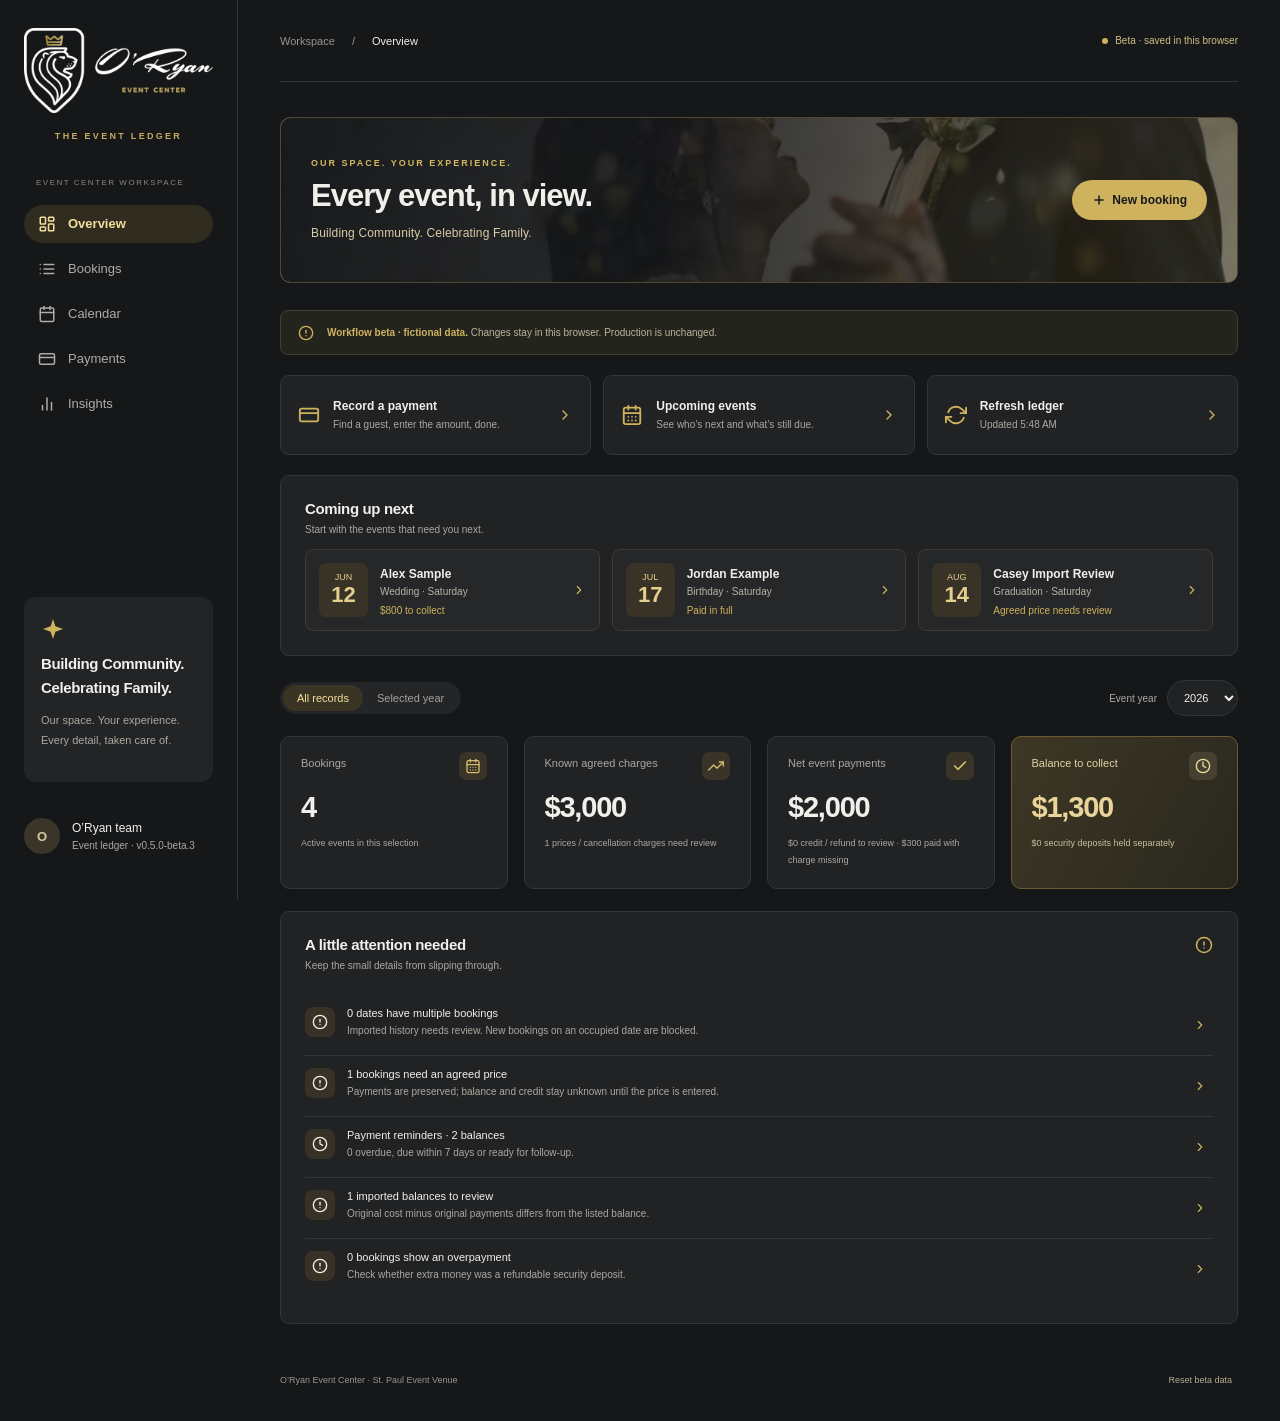
==== beta/index.html @ ee040f5f "Publish beta.3 payment reminders and calendar export" ====
<!doctype html><html lang="en"><head><meta http-equiv="Content-Security-Policy" content="default-src 'self' data: blob:; script-src 'self'; style-src 'self' 'unsafe-inline' https://fonts.googleapis.com; font-src 'self' https://fonts.gstatic.com; connect-src 'none'; base-uri 'none'; form-action 'none'"><meta charset="utf-8"><meta name="viewport" content="width=device-width,initial-scale=1"><meta name="theme-color" content="#151719"><meta name="robots" content="noindex,nofollow"><title>Beta · O’Ryan · Event Center Ledger</title><link rel="stylesheet" href="style.css?v=e9c4266588f3"></head><body>
<aside><a class="brand" href="https://www.oryaneventcenter.com" target="_blank" rel="noopener noreferrer" aria-label="O’Ryan Event Center website"><img src="assets/oryan-logo.png" alt="O’Ryan Event Center"><span class="brand-label">THE EVENT LEDGER</span></a><div class="workspace">EVENT CENTER WORKSPACE</div><nav><button class="active" data-view="overview"><svg class="icon" viewBox="0 0 24 24" width="18" height="18" fill="none" stroke="currentColor" stroke-width="2" stroke-linecap="round" stroke-linejoin="round" aria-hidden="true"><rect x="3" y="3" width="7" height="9" rx="1"/><rect x="14" y="3" width="7" height="5" rx="1"/><rect x="14" y="12" width="7" height="9" rx="1"/><rect x="3" y="16" width="7" height="5" rx="1"/></svg><span>Overview</span></button><button data-view="bookings"><svg class="icon" viewBox="0 0 24 24" width="18" height="18" fill="none" stroke="currentColor" stroke-width="2" stroke-linecap="round" stroke-linejoin="round" aria-hidden="true"><line x1="8" y1="6" x2="21" y2="6"/><line x1="8" y1="12" x2="21" y2="12"/><line x1="8" y1="18" x2="21" y2="18"/><line x1="3" y1="6" x2="3.01" y2="6"/><line x1="3" y1="12" x2="3.01" y2="12"/><line x1="3" y1="18" x2="3.01" y2="18"/></svg><span>Bookings</span></button><button data-view="calendar"><svg class="icon" viewBox="0 0 24 24" width="18" height="18" fill="none" stroke="currentColor" stroke-width="2" stroke-linecap="round" stroke-linejoin="round" aria-hidden="true"><rect x="3" y="4" width="18" height="18" rx="2" ry="2"/><line x1="16" y1="2" x2="16" y2="6"/><line x1="8" y1="2" x2="8" y2="6"/><line x1="3" y1="10" x2="21" y2="10"/></svg><span>Calendar</span></button><button data-view="payments"><svg class="icon" viewBox="0 0 24 24" width="18" height="18" fill="none" stroke="currentColor" stroke-width="2" stroke-linecap="round" stroke-linejoin="round" aria-hidden="true"><rect x="2" y="5" width="20" height="14" rx="2"/><line x1="2" y1="10" x2="22" y2="10"/></svg><span>Payments</span></button><button data-view="insights"><svg class="icon" viewBox="0 0 24 24" width="18" height="18" fill="none" stroke="currentColor" stroke-width="2" stroke-linecap="round" stroke-linejoin="round" aria-hidden="true"><line x1="18" y1="20" x2="18" y2="10"/><line x1="12" y1="20" x2="12" y2="4"/><line x1="6" y1="20" x2="6" y2="14"/></svg><span>Insights</span></button></nav><div class="sidebar-note"><span><svg class="icon" viewBox="0 0 24 24" width="24" height="24" fill="currentColor" aria-hidden="true"><path d="M12 2l2.4 7.2L22 12l-7.6 2.8L12 22l-2.4-7.2L2 12l7.6-2.8L12 2z"/></svg></span><strong>Building Community.<br>Celebrating Family.</strong><p>Our space. Your experience. Every detail, taken care of.</p></div><button type="button" class="account" id="accountButton" aria-haspopup="dialog"><b class="account-initial">O</b><span><span id="accountName">O’Ryan team</span><small>Event ledger · v0.5.0-beta.3</small></span></button></aside>
<main><header><img class="mobile-logo" src="assets/oryan-logo.png" alt="O’Ryan Event Center"><span class="breadcrumb">Workspace <span>/</span> <b id="crumb">Overview</b></span><span class="preview-dot" id="connectionStatus" role="status">Demo · saved on this device</span><button type="button" class="account-chip" id="accountChip" aria-label="Account" aria-haspopup="dialog"><b class="account-initial">O</b></button></header><div class="intro"><div><p class="eyebrow">OUR SPACE. YOUR EXPERIENCE.</p><h1 id="title">Every event, in view.</h1><p class="subtitle">Building Community. Celebrating Family.</p></div><button class="primary" id="newBooking"><svg class="icon" viewBox="0 0 24 24" width="14" height="14" fill="none" stroke="currentColor" stroke-width="2.5" stroke-linecap="round" stroke-linejoin="round" aria-hidden="true"><line x1="12" y1="5" x2="12" y2="19"/><line x1="5" y1="12" x2="19" y2="12"/></svg>New booking</button></div>
<div class="demo-banner" id="modeBanner"><span><svg class="icon" viewBox="0 0 24 24" width="20" height="20" fill="currentColor" aria-hidden="true"><path d="M12 2l2.4 7.2L22 12l-7.6 2.8L12 22l-2.4-7.2L2 12l7.6-2.8L12 2z"/></svg></span><div><b>Try the new flow.</b> Anonymous ledger sample. Demo changes stay on this device; your Google Sheet is unchanged.</div></div>
<div id="loadError" class="load-error" role="alert" hidden><p></p><button class="quiet" id="retryLoad">Try again</button></div>
<div class="quick-actions"><button id="quickPayment"><span><svg class="icon" viewBox="0 0 24 24" width="22" height="22" fill="none" stroke="currentColor" stroke-width="2" stroke-linecap="round" stroke-linejoin="round" aria-hidden="true"><rect x="2" y="5" width="20" height="14" rx="2"/><line x1="2" y1="10" x2="22" y2="10"/></svg></span><div><b>Record a payment</b><small>Find a guest, enter the amount, done.</small></div><span><svg class="icon" viewBox="0 0 24 24" width="16" height="16" fill="none" stroke="currentColor" stroke-width="2" stroke-linecap="round" stroke-linejoin="round" aria-hidden="true"><polyline points="9 18 15 12 9 6"/></svg></span></button><button id="quickUpcoming"><span><svg class="icon" viewBox="0 0 24 24" width="22" height="22" fill="none" stroke="currentColor" stroke-width="2" stroke-linecap="round" stroke-linejoin="round" aria-hidden="true"><rect x="3" y="4" width="18" height="18" rx="2" ry="2"/><line x1="16" y1="2" x2="16" y2="6"/><line x1="8" y1="2" x2="8" y2="6"/><line x1="3" y1="10" x2="21" y2="10"/><path d="M8 14h.01M12 14h.01M16 14h.01M8 18h.01M12 18h.01M16 18h.01"/></svg></span><div><b>Upcoming events</b><small>See who’s next and what’s still due.</small></div><span><svg class="icon" viewBox="0 0 24 24" width="16" height="16" fill="none" stroke="currentColor" stroke-width="2" stroke-linecap="round" stroke-linejoin="round" aria-hidden="true"><polyline points="9 18 15 12 9 6"/></svg></span></button><button id="refresh"><span><svg class="icon" viewBox="0 0 24 24" width="22" height="22" fill="none" stroke="currentColor" stroke-width="2" stroke-linecap="round" stroke-linejoin="round" aria-hidden="true"><polyline points="23 4 23 10 17 10"/><polyline points="1 20 1 14 7 14"/><path d="M3.51 9a9 9 0 0 1 14.85-3.36L23 10M1 14l4.64 4.36A9 9 0 0 0 20.49 15"/></svg></span><div><b>Refresh ledger</b><small id="lastUpdated">Your latest records, in one place.</small></div><span><svg class="icon" viewBox="0 0 24 24" width="16" height="16" fill="none" stroke="currentColor" stroke-width="2" stroke-linecap="round" stroke-linejoin="round" aria-hidden="true"><polyline points="9 18 15 12 9 6"/></svg></span></button></div>
<section class="card next-events" id="nextEvents"><div class="card-heading"><div><h2>Coming up next</h2><p>Start with the events that need you next.</p></div></div><div id="upcomingCards"></div></section>
<div class="toolbar"><div class="segmented"><button class="selected" id="all">All records</button><button id="yearButton">Selected year</button></div><label class="year-label">Event year <select id="year" aria-label="Event year"></select></label></div>
<div id="metrics" class="metrics"></div>
<section id="dashboard"><div class="chart-grid"><article class="card"><div class="card-heading"><div><h2>Bookings through the year</h2><p>Events by month · <span id="chartYear"></span></p></div><span class="legend"><i></i> Bookings</span></div><div id="monthly" class="monthly"></div></article><article class="card"><div class="card-heading"><div><h2>Days worth celebrating</h2><p>Which days do guests choose?</p></div><span><svg class="icon" viewBox="0 0 24 24" width="18" height="18" fill="none" stroke="currentColor" stroke-width="2" stroke-linecap="round" stroke-linejoin="round" aria-hidden="true"><polyline points="23 6 13.5 15.5 8.5 10.5 1 18"/><polyline points="17 6 23 6 23 12"/></svg></span></div><div id="weekdays" class="weekdays"></div><div class="insight" id="bestDay"></div></article></div><div class="detail-grid"><article class="card" id="typesCard"><div class="card-heading"><div><h2>Your celebration mix</h2><p>Bookings by event type</p></div></div><div id="types"></div></article><article class="card attention"><div class="card-heading"><div><h2>A little attention needed</h2><p>Keep the small details from slipping through.</p></div><span><svg class="icon" viewBox="0 0 24 24" width="18" height="18" fill="none" stroke="currentColor" stroke-width="2" stroke-linecap="round" stroke-linejoin="round" aria-hidden="true"><circle cx="12" cy="12" r="10"/><line x1="12" y1="8" x2="12" y2="12"/><line x1="12" y1="16" x2="12.01" y2="16"/></svg></span></div><div id="attention"></div></article></div></section>
<section class="card calendar-view" id="calendarSection" hidden><div class="card-heading"><div><h2 id="calMonthTitle">October 2026</h2><p id="calMonthSubtitle">Select a date to view reservations or check date availability.</p></div><div class="calendar-controls"><button class="quiet" id="calPrevMonth" aria-label="Previous month" title="Previous month"><svg class="icon" viewBox="0 0 24 24" width="14" height="14" fill="none" stroke="currentColor" stroke-width="2" stroke-linecap="round" stroke-linejoin="round" aria-hidden="true"><polyline points="15 18 9 12 15 6"/></svg>Prev</button><button class="quiet" id="calToday">Today</button><button class="quiet" id="calNextMonth" aria-label="Next month" title="Next month">Next<svg class="icon" viewBox="0 0 24 24" width="14" height="14" fill="none" stroke="currentColor" stroke-width="2" stroke-linecap="round" stroke-linejoin="round" aria-hidden="true"><polyline points="9 18 15 12 9 6"/></svg></button><button class="quiet cal-jump-btn" id="calNextEvent" title="Jump to next upcoming event">Next booking<svg class="icon" viewBox="0 0 24 24" width="13" height="13" fill="none" stroke="currentColor" stroke-width="2" stroke-linecap="round" stroke-linejoin="round" aria-hidden="true"><polyline points="9 18 15 12 9 6"/></svg></button></div></div><div class="calendar-layout"><div class="calendar-month-pane"><div class="calendar-weekdays" id="calWeekdaysRow"><span data-day="0">Sun</span><span data-day="1">Mon</span><span data-day="2">Tue</span><span data-day="3">Wed</span><span data-day="4">Thu</span><span data-day="5">Fri</span><span data-day="6">Sat</span></div><div class="calendar-month-grid" id="calendarGrid"></div><div class="calendar-legend"><span><i class="legend-dot paid"></i> Paid in full</span><span><i class="legend-dot due"></i> Balance due</span><span><i class="legend-dot review"></i> Needs review</span><span><i class="legend-dot blackout"></i> Blocked</span><span><i class="legend-dot today"></i> Today</span></div></div><div class="calendar-day-pane" id="calDaySchedule"><div class="day-pane-header"><div><h3 id="calSelectedDayTitle">Thursday, October 29, 2026</h3><p id="calSelectedDaySubtitle">Day schedule</p></div><span class="badge" id="calSelectedDayBadge">Available</span></div><div id="calSelectedDayEvents" class="day-events-list"></div><div class="calendar-agenda-container" id="calendarAgendaList" hidden></div></div></div></section>
<section class="card ledger"><div class="card-heading"><div><h2 id="tableTitle">The booking book</h2><p id="tableSubtitle">All the details, without the spreadsheet shuffle.</p></div><button class="quiet" id="export"><svg class="icon" viewBox="0 0 24 24" width="14" height="14" fill="none" stroke="currentColor" stroke-width="2" stroke-linecap="round" stroke-linejoin="round" aria-hidden="true"><path d="M21 15v4a2 2 0 0 1-2 2H5a2 2 0 0 1-2-2v-4"/><polyline points="7 10 12 15 17 10"/><line x1="12" y1="15" x2="12" y2="3"/></svg>Export CSV</button></div><div class="filters"><label class="search"><span><svg class="icon" viewBox="0 0 24 24" width="16" height="16" fill="none" stroke="currentColor" stroke-width="2" stroke-linecap="round" stroke-linejoin="round" aria-hidden="true"><circle cx="11" cy="11" r="8"/><line x1="21" y1="21" x2="16.65" y2="16.65"/></svg></span><input id="search" type="search" placeholder="Find a guest, event, or contract…" aria-label="Search bookings"></label><select id="status" aria-label="Payment status"><option value="all">All payments</option><option value="cancelled">Cancelled bookings</option><option value="balance">Balance due</option><option value="paid">Paid in full</option><option value="review">Needs review</option><option value="balanceReview">Imported balance mismatch</option><option value="price">Agreed price missing</option><option value="duplicate">Multiple bookings on date</option><option value="overdue">Past due date</option><option value="credit">Overpayments</option></select><select id="dateRange" aria-label="Event dates"><option value="all">All event dates</option><option value="upcoming">Upcoming events</option><option value="past">Past events</option></select><select id="sort" aria-label="Sort bookings"><option value="newest">Latest event first</option><option value="soonest">Earliest event first</option><option value="balance">Largest balance first</option></select><span id="count"></span></div><div class="table-wrap"><table><thead><tr><th>GUEST / EVENT</th><th>EVENT DATE</th><th>TOTAL</th><th>PAID</th><th>BALANCE</th><th>STATUS</th><th></th></tr></thead><tbody id="rows"></tbody></table></div><div class="table-footer"><span id="pageInfo"></span><div><button class="quiet" id="prev"><svg class="icon" viewBox="0 0 24 24" width="14" height="14" fill="none" stroke="currentColor" stroke-width="2" stroke-linecap="round" stroke-linejoin="round" aria-hidden="true"><polyline points="15 18 9 12 15 6"/></svg>Previous</button><button class="quiet" id="next">Next <svg class="icon" viewBox="0 0 24 24" width="14" height="14" fill="none" stroke="currentColor" stroke-width="2" stroke-linecap="round" stroke-linejoin="round" aria-hidden="true"><polyline points="9 18 15 12 9 6"/></svg></button></div></div></section><footer><span>O’Ryan Event Center · St. Paul Event Venue</span><button class="text-button" id="reset">Reset demo changes</button></footer></main>
<div class="mobile-nav"><button class="active" data-view="overview" aria-label="Overview"><svg class="icon" viewBox="0 0 24 24" width="20" height="20" fill="none" stroke="currentColor" stroke-width="2" stroke-linecap="round" stroke-linejoin="round" aria-hidden="true"><rect x="3" y="3" width="7" height="9" rx="1"/><rect x="14" y="3" width="7" height="5" rx="1"/><rect x="14" y="12" width="7" height="9" rx="1"/><rect x="3" y="16" width="7" height="5" rx="1"/></svg><small>Overview</small></button><button data-view="bookings" aria-label="Bookings"><svg class="icon" viewBox="0 0 24 24" width="20" height="20" fill="none" stroke="currentColor" stroke-width="2" stroke-linecap="round" stroke-linejoin="round" aria-hidden="true"><line x1="8" y1="6" x2="21" y2="6"/><line x1="8" y1="12" x2="21" y2="12"/><line x1="8" y1="18" x2="21" y2="18"/><line x1="3" y1="6" x2="3.01" y2="6"/><line x1="3" y1="12" x2="3.01" y2="12"/><line x1="3" y1="18" x2="3.01" y2="18"/></svg><small>Bookings</small></button><button id="mobileAdd" aria-label="Add booking"><svg class="icon" viewBox="0 0 24 24" width="20" height="20" fill="none" stroke="currentColor" stroke-width="2.5" stroke-linecap="round" stroke-linejoin="round" aria-hidden="true"><line x1="12" y1="5" x2="12" y2="19"/><line x1="5" y1="12" x2="19" y2="12"/></svg><small>Add booking</small></button><button data-view="calendar" aria-label="Calendar"><svg class="icon" viewBox="0 0 24 24" width="20" height="20" fill="none" stroke="currentColor" stroke-width="2" stroke-linecap="round" stroke-linejoin="round" aria-hidden="true"><rect x="3" y="4" width="18" height="18" rx="2" ry="2"/><line x1="16" y1="2" x2="16" y2="6"/><line x1="8" y1="2" x2="8" y2="6"/><line x1="3" y1="10" x2="21" y2="10"/></svg><small>Calendar</small></button><button data-view="payments" aria-label="Payments"><svg class="icon" viewBox="0 0 24 24" width="20" height="20" fill="none" stroke="currentColor" stroke-width="2" stroke-linecap="round" stroke-linejoin="round" aria-hidden="true"><rect x="2" y="5" width="20" height="14" rx="2"/><line x1="2" y1="10" x2="22" y2="10"/></svg><small>Payments</small></button></div>
<dialog id="bookingDialog" aria-labelledby="bookingTitle"><form id="bookingForm"><div class="modal-heading"><div><p class="eyebrow">LET’S GET IT ON THE BOOKS</p><h2 id="bookingTitle">New booking</h2></div><button type="button" class="close" aria-label="Close"><svg class="icon" viewBox="0 0 24 24" width="18" height="18" fill="none" stroke="currentColor" stroke-width="2" stroke-linecap="round" stroke-linejoin="round" aria-hidden="true"><line x1="18" y1="6" x2="6" y2="18"/><line x1="6" y1="6" x2="18" y2="18"/></svg></button></div>
<div class="stepper"><span id="stepOne" class="current">1 · Guest & event</span><i></i><span id="stepTwo">2 · Price & payment</span></div>
<section data-step="1"><p class="modal-sub">Start with who’s celebrating and when. Each booking reserves the whole event date.</p><div class="form-grid"><label class="wide">Guest name <span class="required">Required</span><input name="client" required maxlength="150" placeholder="First and last name" autocomplete="name"></label><label class="wide">Phone number <span class="optional">Optional</span><input name="phone" type="tel" maxlength="40" autocomplete="tel" placeholder="(555) 000-0000"></label><label>Event date <span class="required">Required</span><input name="date" type="date" required></label><label>Event type<select name="type"><option>Wedding</option><option>Birthday</option><option>Baby Shower</option><option>Bridal Shower</option><option>Graduation</option><option>Engagement</option><option>Business</option><option>Quinceañera</option><option>Baptism</option><option>Other</option></select></label></div><p class="conflict" id="conflict" role="status"></p></section>
<section data-step="2" hidden><p class="modal-sub" id="bookingReview"></p><div class="form-grid"><label class="wide">Total agreed price ($) <span class="required">Required</span><input name="total" type="number" min="0" max="1000000" step="0.01" inputmode="decimal" required placeholder="0.00"></label><label>Initial event payment ($)<input name="paid" type="number" min="0" max="1000000" step="0.01" inputmode="decimal" value="0" required></label><label>Balance due date <span class="optional">Optional</span><input name="due" type="date"></label><label data-initial-payment hidden>Payment received on<input name="paymentDate" type="date"></label><label data-initial-payment hidden>Payment method<select name="method"><option>Cash</option><option>Card</option><option>Zelle</option><option>CashApp</option><option>Venmo</option><option>Check</option><option>Other</option></select></label></div>
<details class="optional-details"><summary>Extras, deposit status & notes <span>Optional</span></summary><div class="form-grid"><label class="wide">Contract number<input name="contract" maxlength="60" placeholder="Leave blank to assign automatically"></label><fieldset class="wide"><legend>Included in the agreed price</legend><label><input type="checkbox" name="covers"> Covers+</label><label><input type="checkbox" name="projector"> Projector</label><label><input type="checkbox" name="audio"> Audio</label><label><input type="checkbox" name="bar"> Bar</label><label><input type="checkbox" name="security"> Security</label></fieldset><label class="wide">Refundable security deposit status<select name="deposit"><option>Unknown</option><option>Owed</option><option>Not Refunded</option><option>Refunded</option></select></label><label class="wide">Notes<textarea name="notes" rows="2" maxlength="2000" placeholder="Anything the team should know?"></textarea></label></div></details>
<div class="balance-preview"><span>Remaining event balance</span><strong id="liveBalance">$0</strong></div><p class="form-note">Include extras in the agreed price. Refundable security deposits are separate and should not be added to event payments.</p></section>
<p class="form-error" id="bookingError" role="alert" hidden></p><div class="modal-actions"><button type="button" class="quiet" id="bookingBack">Cancel</button><button class="primary" type="button" id="bookingNext">Continue <svg class="icon" viewBox="0 0 24 24" width="14" height="14" fill="none" stroke="currentColor" stroke-width="2" stroke-linecap="round" stroke-linejoin="round" aria-hidden="true"><polyline points="9 18 15 12 9 6"/></svg></button><button class="primary" type="submit" id="bookingSave" hidden>Save booking</button></div></form></dialog>
<dialog id="accountDialog" aria-labelledby="accountTitle"><div class="modal-heading"><div><p class="eyebrow">YOUR ACCOUNT</p><h2 id="accountTitle">Signed in</h2></div><button type="button" class="close" aria-label="Close"><svg class="icon" viewBox="0 0 24 24" width="18" height="18" fill="none" stroke="currentColor" stroke-width="2" stroke-linecap="round" stroke-linejoin="round" aria-hidden="true"><line x1="18" y1="6" x2="6" y2="18"/><line x1="6" y1="6" x2="18" y2="18"/></svg></button></div><p class="account-email" id="accountEmail"></p><p class="account-note" id="accountNote"></p><p class="account-note" id="accountVersion"></p><div class="modal-actions"><button type="button" class="quiet" id="accountDone">Close</button><button type="button" class="primary" id="signOut">Sign out</button></div></dialog>
<dialog id="pickerDialog" aria-labelledby="pickerTitle"><div class="modal-heading"><div><p class="eyebrow">ONE QUICK UPDATE</p><h2 id="pickerTitle">Who’s the payment for?</h2></div><button class="close" aria-label="Close"><svg class="icon" viewBox="0 0 24 24" width="18" height="18" fill="none" stroke="currentColor" stroke-width="2" stroke-linecap="round" stroke-linejoin="round" aria-hidden="true"><line x1="18" y1="6" x2="6" y2="18"/><line x1="6" y1="6" x2="18" y2="18"/></svg></button></div><p class="modal-sub">Choose a booking with an event balance due.</p><label class="search picker-search"><span><svg class="icon" viewBox="0 0 24 24" width="16" height="16" fill="none" stroke="currentColor" stroke-width="2" stroke-linecap="round" stroke-linejoin="round" aria-hidden="true"><circle cx="11" cy="11" r="8"/><line x1="21" y1="21" x2="16.65" y2="16.65"/></svg></span><input id="paymentSearch" type="search" placeholder="Guest name, phone, or contract" aria-label="Find a booking for payment"></label><div id="paymentChoices"></div></dialog>
<dialog id="paymentDialog" aria-labelledby="paymentTitle"><form id="paymentForm"><div class="modal-heading"><div><p class="eyebrow">ONE QUICK UPDATE</p><h2 id="paymentTitle">Record a payment</h2></div><button type="button" class="close" aria-label="Close"><svg class="icon" viewBox="0 0 24 24" width="18" height="18" fill="none" stroke="currentColor" stroke-width="2" stroke-linecap="round" stroke-linejoin="round" aria-hidden="true"><line x1="18" y1="6" x2="6" y2="18"/><line x1="6" y1="6" x2="18" y2="18"/></svg></button></div><p id="paymentGuest" class="modal-sub"></p><div id="paymentSummary" class="payment-summary"></div><div class="form-grid"><label class="wide">Amount received ($)<div class="amount-entry"><input name="amount" required type="number" min="0.01" max="1000000" step="0.01" inputmode="decimal" placeholder="0.00"><button type="button" class="quiet" id="payRemaining">Pay remaining</button></div></label><label>Date received<input name="date" required type="date"></label><label>Payment method<select name="method"><option>Cash</option><option>Card</option><option>Zelle</option><option>CashApp</option><option>Venmo</option><option>Check</option><option>Other</option></select></label><label class="wide">Note <span class="optional">Optional</span><input name="note" maxlength="500" placeholder="Receipt number or a short note"></label></div><div class="balance-preview"><span>Balance after this payment</span><strong id="afterPayment">—</strong></div><p class="form-note">Records money already received. It does not charge the guest. Keep refundable security deposits separate.</p><p class="form-error" id="paymentError" role="alert" hidden></p><div class="modal-actions"><span class="save-destination">Saved on this device</span><button class="primary" type="submit">Save payment</button></div></form></dialog>
<dialog id="detailDialog" aria-labelledby="detailTitle"><div class="modal-heading"><div><p class="eyebrow">EVERY DETAIL, TOGETHER</p><h2 id="detailTitle">Booking details</h2></div><button class="close" aria-label="Close"><svg class="icon" viewBox="0 0 24 24" width="18" height="18" fill="none" stroke="currentColor" stroke-width="2" stroke-linecap="round" stroke-linejoin="round" aria-hidden="true"><line x1="18" y1="6" x2="6" y2="18"/><line x1="6" y1="6" x2="18" y2="18"/></svg></button></div><div id="detailContent"></div><p id="cancelBookingAction"><button type="button" class="quiet" id="detailCancelBooking">Cancel booking</button></p><div class="modal-actions"><button class="quiet" id="detailClose">Close</button><button type="button" class="quiet" id="detailContract" hidden>Prepare contract</button><button class="primary" id="detailPayment"><svg class="icon" viewBox="0 0 24 24" width="14" height="14" fill="none" stroke="currentColor" stroke-width="2.5" stroke-linecap="round" stroke-linejoin="round" aria-hidden="true"><line x1="12" y1="5" x2="12" y2="19"/><line x1="5" y1="12" x2="19" y2="12"/></svg>Record payment</button></div></dialog>
<dialog id="contractDialog" aria-labelledby="contractTitle"><form id="contractForm" novalidate><div class="modal-heading"><div><p class="eyebrow">PDF ONLY</p><h2 id="contractTitle">Prepare contract</h2></div><button type="button" class="close" aria-label="Close"><svg class="icon" viewBox="0 0 24 24" width="18" height="18" fill="none" stroke="currentColor" stroke-width="2" stroke-linecap="round" stroke-linejoin="round" aria-hidden="true"><line x1="18" y1="6" x2="6" y2="18"/><line x1="6" y1="6" x2="18" y2="18"/></svg></button></div><p id="contractGuest" class="modal-sub"></p><p class="form-note">These details are used only for this PDF. The ledger will not change. Signatures, initials and signing dates stay blank.</p><div id="contractInputs"><div id="contractSummary" class="payment-summary"></div><p id="contractPriceNote" class="review-note" hidden>The ledger has no agreed price. Enter it for this PDF only.</p><div class="form-grid"><label>Rental start <span class="required">Required</span><input name="start" type="time" required></label><label>Rental end <span class="required">Required</span><input name="end" type="time" required></label><label id="contractPriceLabel" class="wide" hidden>Agreed price for this PDF ($) <span class="required">Required</span><input name="missingPrice" type="number" min="0" max="1000000" step="0.01" inputmode="decimal"></label><label class="wide">Phone <span class="optional">Optional</span><input name="phone" type="tel" maxlength="40"></label><label class="wide">Customer address <span class="optional">Optional</span><textarea name="address" maxlength="180" rows="2"></textarea></label><label>Staff name <span class="optional">Optional</span><input name="staff" maxlength="80"></label><label>Staff title <span class="optional">Optional</span><input name="title" maxlength="60"></label><label id="contractSecurityLabel" class="wide" hidden>Security hours <span class="required">Required</span><input name="securityHours" type="number" min="0.01" max="24" step="0.01" inputmode="decimal"></label><label>Initial amount due ($) <span class="required">Required</span><input name="initial" type="number" min="0" max="1000000" step="0.01" required inputmode="decimal"></label><label>Initial payment method <span class="optional">Optional</span><select name="method"><option value="">Leave blank</option><option>Cash</option><option>Card</option><option>Check</option><option>CashApp</option><option>Venmo</option><option>Zelle</option></select></label></div><p id="contractSchedule" class="form-note"></p><p class="form-note">The schedule is separate from payments already recorded. Selected extras are included in the agreed price, except Bar, which adds $100 to the contract total. The refundable damage deposit stays separate.</p><fieldset id="contractConfirmLabel" hidden><label><input name="confirmSchedule" type="checkbox">I have reviewed the payment schedule and its past deadline for this event.</label></fieldset></div><p id="contractFile" class="modal-sub" hidden></p><p class="form-error" id="contractError" role="alert" hidden></p><div class="modal-actions"><button type="button" class="quiet" id="contractCancel">Cancel</button><button type="submit" class="primary" id="contractCreate">Create PDF</button><button type="button" class="primary" id="contractShare" hidden>Share or save PDF</button></div></form></dialog>
<dialog id="blackoutDialog" aria-labelledby="blackoutTitle"><form id="blackoutForm"><div class="modal-heading"><div><p class="eyebrow">DATE AVAILABILITY</p><h2 id="blackoutTitle">Block a date</h2></div><button type="button" class="close" aria-label="Close"><svg class="icon" viewBox="0 0 24 24" width="18" height="18" fill="none" stroke="currentColor" stroke-width="2" stroke-linecap="round" stroke-linejoin="round" aria-hidden="true"><line x1="18" y1="6" x2="6" y2="18"/><line x1="6" y1="6" x2="18" y2="18"/></svg></button></div><p class="modal-sub">Block a date on the calendar so no bookings or events can be scheduled on this day.</p><div class="form-grid"><label class="wide">Name of person blocking this date <span class="required">Required</span><input name="blockedBy" required maxlength="150" placeholder="Your name and role" autocomplete="name"></label><label>Date to block <span class="required">Required</span><input name="date" type="date" required></label><label>Block reason<select name="reason"><option value="Venue maintenance">Venue maintenance</option><option value="Private hold">Private hold</option><option value="Owner reservation">Owner reservation</option><option value="Holiday closure">Holiday closure</option><option value="Staff holiday">Staff holiday</option><option value="Other">Other</option></select></label><label class="wide">Notes <span class="optional">Optional</span><textarea name="notes" rows="2" maxlength="500" placeholder="Additional details or notes about this blocked date"></textarea></label></div><p class="conflict" id="blackoutConflict" role="status"></p><p class="form-error" id="blackoutError" role="alert" hidden></p><div class="modal-actions"><button type="button" class="quiet" id="blackoutCancel">Cancel</button><button class="primary" type="submit" id="blackoutSave">Block date</button></div></form></dialog>
<dialog id="cancelBookingDialog" aria-labelledby="cancelBookingTitle"><form id="cancelBookingForm"><div class="modal-heading"><div><p class="eyebrow">BOOKING</p><h2 id="cancelBookingTitle">Cancel this booking?</h2></div><button type="button" class="close" aria-label="Close"><svg class="icon" viewBox="0 0 24 24" width="18" height="18" fill="none" stroke="currentColor" stroke-width="2" stroke-linecap="round" stroke-linejoin="round" aria-hidden="true"><line x1="18" y1="6" x2="6" y2="18"/><line x1="6" y1="6" x2="18" y2="18"/></svg></button></div><p class="modal-sub" id="cancelBookingGuest"></p><p>This releases the date and removes the booking from active totals and reminders. Booking details and payment history are kept under Cancelled bookings.</p><p>No money is refunded or changed. Reconcile any refund, security deposit or cancellation charge separately. Existing downloaded contracts are unchanged.</p><p class="form-error" id="cancelBookingError" role="alert" hidden></p><div class="modal-actions"><button type="button" class="quiet" id="cancelBookingBack">Keep booking</button><button type="submit" class="primary">Cancel booking</button></div></form></dialog><div id="toast" role="status"></div><script src="beta-config.js?v=e13ade9fcd91"></script><script src="domain.js?v=5fbe3be64008"></script><script src="beta-engine.js?v=67742f2a3132"></script><script src="beta-calendar.js?v=458b545b7ff1"></script><script src="beta-fixtures.js?v=9489dff6706e"></script><script src="beta-client.js?v=0a439fc79ed8"></script><script src="beta-ui.js?v=2d5353a370d6"></script><script src="app.js?v=5c787eeaad31"></script></body></html>
---- beta/style.css ----
@import url('https://fonts.googleapis.com/css2?family=Open+Sans:wght@400;500;600;700;800&display=swap');
:root{--green:#cfb25d;--ink:#f1efea;--muted:#aaa99f;--paper:#151719;--line:#343537;--lime:#ebdba1}*{box-sizing:border-box}body{margin:0;background:var(--paper);color:var(--ink);font:14px 'Open Sans',sans-serif}.icon{display:inline-block;vertical-align:-2px;flex-shrink:0}button .icon{vertical-align:-2px}button,input,select,textarea{font:inherit}button{cursor:pointer}button:focus-visible,input:focus-visible,select:focus-visible,textarea:focus-visible{outline:3px solid #cfb25d;outline-offset:3px}aside{position:fixed;inset:0 auto 0 0;width:238px;background:#202224;border-right:1px solid var(--line);padding:38px 24px;display:flex;flex-direction:column}.brand{display:flex;gap:12px;text-decoration:none;color:var(--ink);align-items:center;letter-spacing:3px;font-size:23px;font-weight:700}.brand small{display:block;font-size:8px;letter-spacing:2.5px;margin-top:4px}.mark{width:44px;height:48px;border:1.5px solid var(--green);border-radius:22px 22px 4px 4px;display:grid;place-items:center;font:32px Georgia;position:relative}.mark span{position:absolute;font-size:20px;right:-7px;top:-9px;background:#202224}.workspace{font-size:9px;letter-spacing:2px;color:#898983;margin:58px 12px 18px}nav{display:grid;gap:7px}nav button{border:0;background:transparent;color:#adada5;text-align:left;border-radius:8px;padding:12px 14px;font-size:13px;display:flex;gap:12px;align-items:center}nav button span{font-size:13px}nav button.active{background:var(--green);color:#faf9f5}.sidebar-note{background:#222426;margin-top:auto;border-radius:12px;padding:20px 17px}.sidebar-note>span{display:inline-block;color:#cfb25d}.sidebar-note strong{display:block;font:20px/1.35 Georgia;margin:10px 0}.sidebar-note p{color:var(--muted);font-size:11px;line-height:1.8}.account{display:flex;gap:12px;align-items:center;margin-top:28px;font-size:12px}.account b{background:#3a3528;border-radius:50%;padding:12px}.account small{display:block;font-size:9px;color:var(--muted);margin-top:5px}main{margin-left:238px;padding:0 42px;max-width:1750px}header{height:82px;border-bottom:1px solid var(--line);display:flex;align-items:center;justify-content:space-between;font-size:11px}.breadcrumb{color:#96958d}.breadcrumb span{margin:0 14px}.breadcrumb b{color:var(--ink);font-weight:500}.preview-dot{font-size:10px;color:#c6b67d}.preview-dot:before{content:'';display:inline-block;width:6px;height:6px;border-radius:100%;background:#cfb25d;margin-right:7px}.intro{display:flex;justify-content:space-between;align-items:center;margin:35px 0 27px}.eyebrow{font-size:9px;letter-spacing:2px;color:#c6aa60;font-weight:700}h1{font-family:'Open Sans',sans-serif;font-size:34px;letter-spacing:-1.4px;margin:10px 0}h2{font-family:'Open Sans',sans-serif;font-size:15px;margin:0;font-weight:700;letter-spacing:-.35px}.subtitle{color:var(--muted);font-size:12px}.primary{background:var(--green);color:#faf9f5;border:0;padding:14px 20px;border-radius:7px;font-size:12px;font-weight:600;min-height:46px}.primary:hover{background:#e0c578}.demo-banner{display:flex;align-items:center;gap:13px;background:#24241f;border:1px solid #45402e;border-radius:8px;padding:13px 17px;font-size:10px;line-height:1.7;color:#bcb49a}.demo-banner>span{display:inline-flex;align-items:center;color:#cfb25d}.demo-banner b{color:var(--green)}.demo-banner strong{font-weight:500}.toolbar{display:flex;justify-content:space-between;align-items:center;margin:24px 0 20px}.segmented{background:#232527;border-radius:6px;padding:3px;display:flex}.segmented button{border:0;background:transparent;padding:8px 13px;font-size:10px;color:#a3a298;border-radius:4px}.segmented .selected{background:#202224;box-shadow:0 1px 3px #0001;color:var(--green)}select{background:#202224;border:1px solid var(--line);padding:10px;border-radius:6px;color:var(--ink);font-size:11px}.year-label{font-size:10px;color:var(--muted);display:flex;align-items:center;gap:10px}.metrics{display:grid;grid-template-columns:repeat(4,1fr);gap:16px;margin-bottom:22px}.metric{background:#202224;border:1px solid var(--line);padding:20px;border-radius:10px}.metric-top{display:flex;justify-content:space-between;color:var(--muted);font-size:11px}.metric-icon{color:#d5bb71;background:#393427;width:28px;height:28px;display:grid;place-items:center;border-radius:7px;margin-top:-5px}.metric-value{font:700 29px 'Open Sans',sans-serif;letter-spacing:-1.2px;margin:11px 0 9px}.metric-note{font-size:9px;color:#aaa99f}.metric:last-child{background:var(--green);color:#faf9f5}.metric:last-child .metric-top,.metric:last-child .metric-note{color:#c8bd9f}.metric:last-child .metric-icon{background:#454030;color:var(--lime)}.card{background:#202224;border:1px solid var(--line);border-radius:9px;padding:24px}.card-heading{display:flex;justify-content:space-between;align-items:flex-start;gap:12px;margin-bottom:24px}.card-heading>span{color:var(--green);display:flex;align-items:center}.card-heading p{color:var(--muted);font-size:10px;margin:7px 0 0}.legend{font-size:9px;color:var(--muted);white-space:nowrap}.legend i{display:inline-block;background:var(--green);width:7px;height:7px;margin-right:6px;border-radius:2px}.chart-grid{display:grid;grid-template-columns:1.35fr 1fr;gap:20px;margin-bottom:20px}.monthly{display:flex;height:190px;gap:10px;align-items:flex-end;padding-top:20px;background:repeating-linear-gradient(to top,transparent 0,transparent 39px,#303234 40px);border-bottom:1px solid var(--line)}.month{flex:1;display:flex;flex-direction:column;align-items:center;height:100%;justify-content:flex-end;position:relative}.month .bar{width:70%;max-width:29px;background:#7f7349;border-radius:4px 4px 0 0;min-height:2px}.month.peak .bar{background:var(--green)}.month small{position:absolute;bottom:-22px;font-size:9px;color:#aaa99f}.month .amount{font-size:9px;margin-bottom:5px;color:#c4b78f}.monthly{margin-bottom:30px}.weekdays{display:grid;gap:11px}.day{display:grid;grid-template-columns:27px 1fr 22px;align-items:center;gap:10px;font-size:10px;color:#aaa99f}.track{height:9px;background:#303234;border-radius:3px;overflow:hidden}.track span{display:block;height:100%;border-radius:3px;background:#80744f}.day.best{color:var(--green);font-weight:700}.day.best .track span{background:var(--green)}.insight{background:#302d23;padding:12px;margin-top:18px;border-radius:6px;font-size:10px;color:#d8c898}.detail-grid{display:grid;grid-template-columns:1fr 1.35fr;gap:20px;margin-bottom:24px}#types{display:grid;gap:14px}.type{display:grid;grid-template-columns:110px 1fr 30px;gap:15px;font-size:10px;align-items:center}.type .track{height:6px}.attention{background:#202224}.attention-item{display:flex;gap:12px;padding:12px 0;border-bottom:1px solid var(--line);font-size:11px}.attention-item:last-child{border:0}.attention-item>span{background:#373225;min-width:30px;height:30px;border-radius:8px;display:grid;place-items:center}.attention-item b{display:block;font-size:11px;font-weight:500}.attention-item p{font-size:10px;color:var(--muted);line-height:1.6;margin:4px 0}.attention-item button{border:0;background:transparent;color:var(--green);margin-left:auto;display:grid;place-items:center}.quiet{background:#202224;border:1px solid var(--line);padding:9px 12px;border-radius:6px;color:#d8c898;font-size:10px}.filters{display:flex;gap:12px;align-items:center;margin-bottom:15px}.search{display:flex;align-items:center;gap:10px;flex:1;max-width:360px;border:1px solid var(--line);border-radius:6px;padding:0 12px}.search span{display:flex;align-items:center;justify-content:center;color:#a9a695}.search input{border:0;background:transparent;padding:11px 0;width:100%;outline-offset:0;font-size:11px}.filters>span{margin-left:auto;color:var(--muted);font-size:10px}.table-wrap{overflow:auto}table{width:100%;border-collapse:collapse;text-align:left;white-space:nowrap}th{font-size:8px;font-weight:500;letter-spacing:1px;color:#b7b3a7;padding:12px 10px;background:#282a2c}td{font-size:11px;padding:16px 10px;border-bottom:1px solid #303234}td small{display:block;color:#b0ad9f;font-size:9px;margin-top:5px}.guest{display:flex;gap:10px;align-items:center}.avatar{display:grid;place-items:center;background:#383326;border-radius:50%;width:32px;height:32px;font-size:10px;color:#d6c38a}.badge{font-size:9px;padding:5px 8px;background:#2c392e;color:#b7cba6;border-radius:4px}.badge.due{background:#3d3423;color:#e2c681}.badge.review{background:#402c26;color:#e8b19c}.table-footer{display:flex;justify-content:space-between;align-items:center;margin-top:20px;font-size:10px;color:var(--muted)}button:disabled{opacity:.35;cursor:default}footer{font-size:9px;color:#96958d;display:flex;justify-content:space-between;align-items:center;padding:26px 0 35px}.text-button{border:0;background:transparent;color:#b4ab91;font-size:9px}.mobile-nav{display:none}dialog{border:1px solid var(--line);border-radius:16px;padding:28px;max-width:570px;width:calc(100% - 24px);max-height:92vh;color:var(--ink)}dialog::backdrop{background:#152e26a3;backdrop-filter:blur(4px)}.modal-heading{display:flex;justify-content:space-between;align-items:center}.modal-heading h2{font-size:26px}.close{display:inline-flex;align-items:center;justify-content:center;border:0;background:transparent;color:#c6b67d;padding:6px 10px}.modal-sub{font-size:12px;color:var(--muted);line-height:1.6}.form-grid{display:grid;grid-template-columns:1fr 1fr;gap:16px;margin-top:24px}.form-grid label{display:grid;gap:7px;font-size:11px}.form-grid input,.form-grid select,.form-grid textarea{padding:12px;border:1px solid #555348;border-radius:6px;width:100%;font-size:14px;min-width:0}.wide{grid-column:1/-1}fieldset{border:1px solid var(--line);border-radius:6px;display:flex;flex-wrap:wrap;gap:16px;padding:14px;font-size:11px}fieldset label{display:flex!important;align-items:center}fieldset input{width:16px!important;accent-color:var(--green)}.form-note{font-size:10px;line-height:1.7;color:var(--muted)}.modal-actions{display:flex;justify-content:space-between;align-items:center;border-top:1px solid var(--line);padding-top:20px;margin-top:22px;font-size:12px}.modal-actions span{color:#cfbc83}#toast{position:fixed;bottom:25px;left:50%;transform:translateX(-50%);background:var(--green);color:#faf9f5;border-radius:10px;padding:16px 25px;display:none;z-index:5;box-shadow:0 5px 20px #0002;font-size:12px}
@media(min-width:1500px){main{padding:0 65px}.monthly{height:230px}}@media(max-width:1100px){aside{width:190px;padding:28px 18px}main{margin-left:190px;padding:0 24px}.metrics{gap:10px}.metric{padding:17px}.metric-value{font-size:24px}.chart-grid,.detail-grid{gap:14px}.card{padding:20px}.brand{font-size:19px}.type{grid-template-columns:90px 1fr 20px}}
@media(max-width:760px){aside{display:none}main{margin-left:0;padding:0 17px}.intro{margin:23px 0 20px;align-items:flex-start}.intro .primary{font-size:11px;padding:12px;white-space:nowrap;margin-top:20px}h1{font-size:26px;letter-spacing:-1px}.eyebrow{font-size:8px;letter-spacing:1.2px}.subtitle{font-size:11px;max-width:220px;line-height:1.6}.demo-banner{font-size:10px;padding:11px}.demo-banner>span{display:none}.metrics{grid-template-columns:1fr 1fr;gap:10px}.metric{padding:17px}.metric-value{font-size:26px}.metric-top{font-size:10px}.chart-grid,.detail-grid{grid-template-columns:1fr}.card{padding:19px}.monthly{height:160px}.toolbar{gap:8px}.segmented button{font-size:9px;padding:8px 10px}.year-label{font-size:9px;gap:5px}.filters{flex-wrap:wrap}.filters .search{flex:1 1 100%;max-width:none}.filters select{flex:1}.ledger .card-heading{align-items:center}.card-heading h2{font-size:14px}.ledger .quiet{white-space:nowrap}.table-wrap{margin:0 -19px;padding:0 9px}th,td{padding:13px 9px}.table-footer{font-size:9px;gap:7px}.table-footer .quiet{font-size:9px;padding:8px}footer{padding-bottom:104px;font-size:8px;gap:12px}.mobile-nav{position:fixed;bottom:0;left:0;right:0;padding:9px 10px max(10px,env(safe-area-inset-bottom));background:#202224;border-top:1px solid var(--line);display:flex;justify-content:space-around;z-index:3;box-shadow:0 -2px 18px #00000005}.mobile-nav button{border:0;background:#202224;color:var(--green);font-size:22px;min-width:65px;min-height:48px}.mobile-nav small{display:block;font-size:9px;margin-top:4px}.mobile-nav #mobileAdd{background:var(--green);color:#faf9f5;border-radius:8px;width:94px}.form-grid input,.form-grid select,.form-grid textarea{font-size:16px;min-height:46px}dialog{padding:22px 18px;max-height:94dvh}#toast{bottom:95px;width:85%;text-align:center}.modal-actions .primary{padding:14px}.preview-dot{font-size:9px}}

/* O’Ryan website branding: charcoal, crest, and antique gold. */
.brand{display:flex;flex-direction:column;align-items:center;gap:18px;letter-spacing:2.8px}
.brand img{display:block;width:100%;height:auto;max-width:190px}
.brand-label{font-size:9px;color:#c6aa60;font-weight:700;letter-spacing:2.3px}
aside{background:#151719;padding-top:28px}.workspace{margin-top:37px;font-size:8px;letter-spacing:1.5px}
nav button.active{background:#cfb25d;color:#17191a;font-weight:700}
.sidebar-note strong{font:600 15px/1.6 'Open Sans',sans-serif;letter-spacing:-.35px}.sidebar-note>span{color:#cfb25d}
.account b{color:#d8c898}.intro{position:relative;isolation:isolate;padding:30px;border:1px solid #51462e;border-radius:10px;overflow:hidden;min-height:166px;gap:15px;background:#22221d}
.intro:before{content:'';position:absolute;inset:0;z-index:-1;background:linear-gradient(90deg,rgba(21,23,25,.98) 0%,rgba(21,23,25,.9) 40%,rgba(62,52,27,.6) 100%),url('assets/celebration.jpg') center 45%/cover}
.intro h1{font-size:31px;font-weight:700;letter-spacing:-1px}.intro .subtitle{color:#d7cda8;letter-spacing:.15px}.intro .eyebrow{color:#d4b763;letter-spacing:2px}
.primary{background:#cfb25d;color:#17191a;font-weight:700}.primary:hover{background:#e0c578}.metric:last-child{background:linear-gradient(120deg,#3e3725,#29271e);border-color:#6b5b35}.metric:last-child .metric-value{color:#ead499}.metric:last-child .metric-top{color:#e2d3a6}
.segmented .selected{background:#49402a;color:#f0dfa9;box-shadow:none}.metric{box-shadow:0 3px 10px #00000008}.quiet:hover{background:#383326;border-color:#8e7c49}
.legend i{background:#cfb25d}.mobile-logo{display:none}.monthly{background:repeating-linear-gradient(to top,transparent 0,transparent 39px,#303234 40px)}
#toast{background:#cfb25d;color:#17191a;font-weight:600}input,textarea{background:#17191a;color:#f1efea;color-scheme:dark}select{color-scheme:dark}::placeholder{color:#9c9b91}dialog{background:#202224}dialog::backdrop{background:#060707bd}.form-grid input{accent-color:#cfb25d}fieldset input{accent-color:#cfb25d!important}
.mobile-nav{background:#151719;border-top-color:#49402a}.mobile-nav button{background:#151719;color:#cfb25d;display:flex;flex-direction:column;align-items:center;justify-content:center}.mobile-nav button .icon{margin-bottom:3px}.mobile-nav #mobileAdd{background:#cfb25d;color:#17191a}.preview-dot{color:#d1bf86}.demo-banner strong{color:#d1bf86}.day.best{color:#e5cf8d}.type .track span{background:#8c7b47}.search input{background:transparent}.text-button:hover{color:#e5cf8d}
@media(max-width:1100px){.brand img{max-width:150px}.intro{padding:24px}.intro h1{font-size:27px}}
@media(max-width:760px){header{height:84px;gap:12px}.mobile-logo{display:block;width:122px;height:auto}.breadcrumb{display:none}.intro{padding:20px;min-height:188px;flex-wrap:wrap;gap:8px}.intro h1{font-size:26px;letter-spacing:-1px}.intro .primary{margin-top:0;padding:13px 16px;font-size:12px}.intro .subtitle{max-width:none;margin:10px 0;font-size:10px}.intro .eyebrow{font-size:8px;letter-spacing:1.6px}.intro:before{background:linear-gradient(90deg,rgba(21,23,25,.96),rgba(21,23,25,.75)),url('assets/celebration.jpg') center/cover}.primary{min-height:46px}.metric-value{font-size:24px}.metric-top{line-height:1.6;gap:5px}.preview-dot{font-size:8px}.mobile-nav small{font-size:9px}}
/* Entry and review flows, v0.2.0 */
[hidden]{display:none!important}.quick-actions{display:grid;grid-template-columns:repeat(3,1fr);gap:12px;margin:20px 0}.quick-actions>button{display:flex;align-items:center;gap:13px;text-align:left;background:#202224;border:1px solid #343537;border-radius:9px;padding:17px;color:#f1efea;min-height:80px}.quick-actions>button:hover{border-color:#b69c56;background:#292820}.quick-actions>button>span:first-child{display:flex;align-items:center;justify-content:center;color:#cfb25d;flex-shrink:0}.quick-actions>button>span:last-child{display:flex;align-items:center;justify-content:center;margin-left:auto;color:#cfb25d;flex-shrink:0}.quick-actions b{font-size:12px;font-weight:600}.quick-actions small{display:block;font-size:10px;line-height:1.6;color:#aaa99f;margin-top:4px}.next-events{margin:20px 0}.next-events .card-heading{margin-bottom:14px}#upcomingCards{display:grid;grid-template-columns:repeat(3,1fr);gap:12px}.upcoming-card{display:flex;align-items:center;gap:12px;text-align:left;background:#262729;color:#f1efea;border:1px solid #3c3b34;border-radius:8px;padding:13px;min-width:0}.upcoming-card>span:nth-child(2){min-width:0;overflow-wrap:anywhere}.upcoming-card>span:last-child{margin-left:auto;color:#cfb25d;display:flex;align-items:center}.upcoming-card b{font-size:12px}.upcoming-card small{display:block;font-size:10px;color:#b6b3a8;margin-top:5px}.upcoming-card em{display:block;color:#cfb25d;font-size:10px;font-style:normal;margin-top:8px}.date-tile{background:#383326;border-radius:7px;padding:9px 11px;min-width:49px;text-align:center;flex-shrink:0}.date-tile b{font-size:22px;display:block;color:#e5cf8d}.date-tile small{text-transform:uppercase;font-size:9px;margin:0;color:#e5cf8d}.filters{flex-wrap:wrap}.filters .search{min-width:220px;max-width:none}.filters select{font-size:10px;max-width:160px;min-height:40px}.filters>span{white-space:nowrap}.guest-button{border:0;background:transparent;color:#f1efea;text-align:left;padding:0}.guest-button:hover b{color:#cfb25d}.guest-button b{font-weight:600}.actions-cell .quiet{margin:3px}.payment-action{color:#ead499;border-color:#75633a}.table-wrap th{font-size:8px;letter-spacing:.5px}td{font-size:11px}.empty-copy{color:#aaa99f;font-size:11px;line-height:1.7}.stepper{display:flex;align-items:center;gap:14px;margin:22px 0;color:#a4a299;font-size:11px}.stepper i{height:1px;flex:1;background:#4a4535}.stepper .current{color:#ead499;font-weight:700}.optional,.required{font-size:9px;font-weight:400;color:#aaa99f}.optional-details{margin-top:24px;border:1px solid #454238;padding:15px;border-radius:8px}.optional-details summary{cursor:pointer;font-size:11px;color:#e2d3a6;min-height:24px}.optional-details summary span{float:right;font-size:9px;color:#aaa99f}.balance-preview{display:flex;justify-content:space-between;align-items:center;padding:17px;background:#302d23;border:1px solid #50452c;border-radius:8px;margin-top:22px;font-size:11px;color:#d8c898}.balance-preview strong{font-size:22px;color:#ead499}.form-error,.review-note,.conflict:not(:empty){padding:13px;background:#3b2923;border:1px solid #785240;border-radius:7px;color:#efc3ac;font-size:11px;line-height:1.7}.form-error{margin-top:18px}.payment-summary{display:grid;grid-template-columns:repeat(3,1fr);gap:10px;margin:20px 0;padding:16px;background:#292820;border-radius:8px}.payment-summary span{font-size:10px;color:#bfb8a5}.payment-summary b{display:block;font-size:19px;font-weight:600;margin-top:7px;color:#f1efea}.payment-summary span:last-child b{color:#e5cf8d}.amount-entry{display:flex;gap:9px}.amount-entry input{width:100%;min-width:0}.amount-entry .quiet{flex-shrink:0}.payment-choice{display:flex;align-items:center;justify-content:space-between;gap:15px;width:100%;padding:17px 5px;border:0;border-bottom:1px solid #393a36;background:transparent;color:#f1efea;text-align:left;min-height:75px}.payment-choice:hover{background:#2c2a22}.payment-choice b{font-size:12px}.payment-choice strong{color:#e5cf8d}.payment-choice small{display:block;color:#aaa99f;font-size:10px;margin-top:7px}.payment-choice>span:last-child{text-align:right;white-space:nowrap}.picker-search{max-width:none;width:100%;margin-top:22px}.booking-facts{display:grid;grid-template-columns:1fr 1.3fr;gap:14px;font-size:11px;line-height:1.7;margin:25px 0}.booking-facts dt{color:#aaa99f}.booking-facts dd{margin:0;text-align:right}.booking-notes{font-size:12px;line-height:1.8;white-space:pre-wrap;overflow-wrap:anywhere}.payment-history>div{display:flex;justify-content:space-between;gap:20px;border-bottom:1px solid #3b3b34;padding:15px 0}.payment-history b{font-size:12px;font-weight:500}.payment-history small{display:block;font-size:10px;color:#aaa99f;line-height:1.7;max-width:320px;margin-top:5px}.payment-history strong{color:#ead499;white-space:nowrap}dialog h3{font-size:13px;margin:25px 0 5px}.phone-link{color:#ead499;text-decoration:none;font-size:13px}.load-error{padding:20px;border:1px solid #9b6550;border-radius:8px;background:#362720;font-size:12px}.empty-row td{text-align:center;padding:30px}.empty-row p{color:#aaa99f}.modal-actions .quiet{min-height:46px;padding:12px 18px;font-size:12px}.form-grid label{position:relative}.form-grid .optional,.form-grid .required{position:absolute;right:0;top:0}.form-grid input,.form-grid select{min-height:46px}.mobile-nav button.active{color:#f3df9c;background:#302c20;border-radius:8px}.account small{font-size:10px}.metric-note{line-height:1.6}.preview-dot{line-height:1.6}
@media(max-width:1100px){.quick-actions{grid-template-columns:1fr 1fr}.quick-actions>button:last-child{grid-column:1/-1;min-height:60px}.quick-actions>button:last-child small{display:inline;margin-left:8px}#upcomingCards{grid-template-columns:1fr}.upcoming-card{padding:12px}.table-wrap{overflow:auto}.quick-actions small{font-size:10px}}
@media(max-width:760px){body{font-size:14px}.quick-actions{grid-template-columns:1fr;gap:10px}.quick-actions>button{min-height:72px;padding:16px}.quick-actions>button:last-child{min-height:58px}.quick-actions b{font-size:13px}.quick-actions small{font-size:11px}.next-events{padding:17px}.intro{min-height:164px}.intro h1{font-size:24px}.intro .subtitle{font-size:11px}.demo-banner{font-size:11px;line-height:1.7}.demo-banner>div{padding:2px}.metric-note{font-size:10px}.metric-top{font-size:11px}.filters .search{min-width:100%;width:100%}.filters input{font-size:16px;min-height:46px}.filters select{flex:1 1 42%;max-width:none;min-height:44px;font-size:14px}.filters>span{margin:3px 0}.table-wrap{overflow:visible;margin:0;padding:0}.table-wrap table,.table-wrap tbody{display:block;width:100%;white-space:normal}.table-wrap thead{display:none}.table-wrap tr{display:grid;grid-template-columns:1fr 1fr;gap:16px 14px;margin:14px 0;padding:17px;border:1px solid #424035;background:#252729;border-radius:9px}.table-wrap td{border:0;padding:0;display:block;font-size:13px;min-width:0}.table-wrap td:before{content:attr(data-label);display:block;font-size:10px;color:#aaa99f;margin-bottom:6px}.table-wrap .guest-cell{grid-column:1/-1}.table-wrap .guest-cell:before,.table-wrap .status-cell:before,.table-wrap .actions-cell:before{display:none}.guest-button{min-height:44px;width:100%;overflow-wrap:anywhere}.guest-button b{font-size:14px}.guest-button small{font-size:11px;line-height:1.6}.table-wrap .event-cell{grid-column:1/-1}.table-wrap .event-cell small{display:inline;margin-left:8px;font-size:11px}.table-wrap .balance-cell{font-weight:700;font-size:17px;color:#ead499}.table-wrap .balance-cell:before{font-weight:400}.table-wrap .status-cell{align-self:center}.table-wrap .actions-cell{grid-column:1/-1;display:flex;gap:8px;justify-content:space-between}.actions-cell .quiet{min-height:44px;font-size:11px;margin:0;padding:12px;flex:1}.actions-cell .payment-action{background:#cfb25d;color:#17191a;font-weight:700;border-color:#cfb25d}.badge{font-size:10px;line-height:1.6;display:inline-block}.table-wrap .empty-row{display:block}.table-wrap .empty-row td{display:block}.table-footer{font-size:11px}.table-footer .quiet{min-height:44px;font-size:11px}.card-heading p{font-size:11px;line-height:1.6}.legend{font-size:9px}.attention-item b{font-size:12px}.attention-item p{font-size:11px}.attention-item button{min-width:44px;min-height:44px}dialog{max-height:94dvh;overflow-y:auto;-webkit-overflow-scrolling:touch}.modal-heading h2{font-size:23px}.stepper{font-size:11px}.modal-sub{font-size:13px}.form-grid label{font-size:12px}.form-grid .optional,.form-grid .required{font-size:10px}.form-grid{gap:20px 12px}.optional-details summary{font-size:12px}.form-note{font-size:11px}.modal-actions{position:sticky;bottom:-22px;background:#202224;padding:17px 0;z-index:2;margin-bottom:-14px}.modal-actions .primary{font-size:13px;padding:14px 20px}.close{min-width:44px;min-height:44px}.payment-summary{padding:13px;gap:8px}.payment-summary b{font-size:19px}.amount-entry{flex-wrap:wrap}.amount-entry .quiet{width:100%;min-height:44px;font-size:12px}.payment-choice b{font-size:14px}.payment-choice small{font-size:11px}.payment-history small{font-size:11px}.preview-dot{font-size:9px;max-width:150px;text-align:right}.type{font-size:11px}footer{font-size:10px;line-height:1.6}.text-button{font-size:10px;min-height:44px}.next-events .quiet{min-height:44px}.toolbar{margin-top:24px;flex-wrap:wrap;gap:12px}.segmented button{font-size:11px;min-height:44px;display:inline-flex;align-items:center;justify-content:center}.year-label{font-size:10px}.year-label select{font-size:14px;min-height:44px}.mobile-nav small{font-size:10px}.mobile-nav button{min-height:52px}}
@media(prefers-reduced-motion:reduce){*{scroll-behavior:auto!important}}

/* Calendar view, v0.3.0 */
.calendar-view{margin:20px 0}
.calendar-header{display:flex;justify-content:space-between;align-items:center;flex-wrap:wrap;gap:14px;margin-bottom:20px;padding-bottom:18px;border-bottom:1px solid var(--line)}
.calendar-title-group h2{font-size:20px;font-weight:700;letter-spacing:-.4px;margin:0}
.calendar-subtitle{display:block;font-size:11px;color:var(--muted);margin-top:4px}
.calendar-controls{display:flex;align-items:center;flex-wrap:wrap;gap:8px}
.calendar-controls .quiet{display:inline-flex;align-items:center;justify-content:center;min-height:36px;padding:6px 12px;font-size:11px}
.calendar-controls .primary{min-height:36px;padding:8px 14px;font-size:11px}
.cal-jump-btn{color:#f0dfa9!important;border-color:#5c5034!important}
.cal-jump-btn:hover{background:#383326;border-color:#8e7c49}
.calendar-layout{display:grid;grid-template-columns:1.1fr 1fr;gap:24px;margin-top:14px}
.calendar-main, .calendar-month-pane{background:#1a1c1e;border:1px solid var(--line);border-radius:8px;padding:18px;display:flex;flex-direction:column}
.calendar-weekdays{display:grid;grid-template-columns:repeat(7,1fr);text-align:center;font-size:11px;font-weight:600;color:#c6aa60;letter-spacing:.8px;text-transform:uppercase;margin-bottom:12px;padding-bottom:8px;border-bottom:1px solid #282a2e}
.calendar-weekdays span.is-today-col{color:#f0dfa9;font-weight:700}
.calendar-grid, .calendar-month-grid{display:grid;grid-template-columns:repeat(7,1fr);row-gap:6px;column-gap:4px}
.cal-date-cell{background:transparent;border:0;color:#f1efea;display:flex;flex-direction:column;align-items:center;padding:6px 0;border-radius:8px;cursor:pointer;min-height:52px;position:relative;transition:background .15s ease}
.cal-date-cell:hover:not(.empty){background:#26282b}
.cal-date-cell.empty{cursor:default}
.cal-date-num{font-size:14px;font-weight:500;width:30px;height:30px;display:grid;place-items:center;border-radius:50%;transition:all .15s ease}
.cal-date-cell.is-today:not(.is-selected) .cal-date-num{color:#e5cf8d;font-weight:700;box-shadow:0 0 0 1.5px #cfb25d inset}
.cal-date-cell.is-selected .cal-date-num{background:#cfb25d;color:#17191a;font-weight:700}
.cal-date-dots{display:flex;align-items:center;justify-content:center;gap:3px;margin-top:4px;height:5px}
.cal-dot{height:4px;border-radius:2px;display:inline-block}
.cal-dot.capsule{width:14px}
.cal-dot.dot{width:5px}
.cal-dot.paid{background:#8fb879}
.cal-dot.due{background:#cfb25d}
.cal-dot.review{background:#e88d72}
.cal-dot.blackout{background:#8b8e96;width:14px}
.calendar-legend{display:flex;gap:18px;align-items:center;margin-top:16px;font-size:11px;color:var(--muted);padding-top:14px;border-top:1px solid #282a2e}
.legend-dot{display:inline-block;width:8px;height:8px;border-radius:2px;margin-right:6px;vertical-align:-1px}
.legend-dot.booked{background:#cfb25d}
.legend-dot.blackout{background:#8b8e96}
.legend-dot.available{background:#282a2e;border:1px dashed #757163}
.legend-dot.today{background:transparent;border:1.5px solid #cfb25d}
.calendar-day-pane{background:#1a1c1e;border:1px solid var(--line);border-radius:8px;padding:18px;display:flex;flex-direction:column}
.day-pane-header{display:flex;justify-content:space-between;align-items:flex-start;gap:12px;margin-bottom:16px;padding-bottom:12px;border-bottom:1px solid #282a2e}
.day-pane-header h3{margin:0;font-size:15px;font-weight:700;color:#f1efea}
.day-pane-header p{margin:4px 0 0;font-size:10px;color:var(--muted)}
.day-events-list{display:flex;flex-direction:column;gap:12px;flex:1}
.day-event-card{display:flex;align-items:stretch;gap:14px;background:#202224;border:1px solid #34373b;border-radius:8px;padding:14px;text-align:left;color:#f1efea;cursor:pointer;transition:border-color .15s ease}
.day-event-card:hover{border-color:#cfb25d;background:#25272a}
.day-event-card.blackout-card{background:#1c1e22;border-color:#40434a}
.day-event-bar{width:4px;border-radius:2px;flex-shrink:0}
.day-event-bar.paid{background:#8fb879}
.day-event-bar.due{background:#cfb25d}
.day-event-bar.review{background:#e88d72}
.day-event-bar.blackout{background:#8b8e96}
.badge.blackout{background:#2b2e34;color:#cfd2d6;border:1px solid #4a4d55}
.blackout-notice{padding:14px;background:#26282d;border:1px solid #40434a;border-radius:8px;margin:18px 0;font-size:11px;line-height:1.6;color:#cfd2d6}
.blackout-notice b{display:block;font-size:12px;color:#f1efea;margin-bottom:4px}
.cal-empty-actions{display:flex;justify-content:center;gap:10px;flex-wrap:wrap}
.day-event-info{flex:1;min-width:0}
.day-event-title{font-size:13px;font-weight:600;color:#f1efea}
.day-event-sub{font-size:11px;color:var(--muted);margin-top:3px}
.day-event-notes{font-size:11px;color:#cfbc83;margin-top:5px;line-height:1.5}
.day-event-actions{display:flex;flex-direction:column;align-items:flex-end;justify-content:space-between;gap:8px;flex-shrink:0}
.day-event-actions .badge{font-size:10px}
.day-event-actions .quiet{font-size:10px;padding:5px 8px;min-height:auto}
.cal-empty-day{text-align:center;padding:32px 18px;background:#202224;border-radius:8px;border:1px dashed #3a3b3e;margin:auto 0}
.cal-empty-day p{margin:0 0 14px;font-size:12px;color:var(--muted);line-height:1.6}
.cal-empty-day .primary{padding:10px 18px;min-height:40px;font-size:11px}
.cal-day{min-height:92px;background:#25272a;border:1px solid #34373b;border-radius:8px;padding:8px;display:flex;flex-direction:column;gap:5px}
.cal-day.other-month{background:#1d1f22;border-color:#2a2d30;opacity:.4}
.cal-day.is-today{border-color:#cfb25d;box-shadow:0 0 0 1px #cfb25d inset;background:#262723}
.cal-day.is-available:hover{border-color:#564e37;background:#272725;cursor:pointer}
.cal-event-pill{background:#333128;border:1px solid #5e5132;border-radius:6px;padding:5px 6px;text-align:left;color:#f1efea;cursor:pointer;display:flex;flex-direction:column;gap:2px}
.cal-event-status{font-size:9px;font-weight:600;display:inline-block;padding:1px 4px;border-radius:3px}
.calendar-sidebar{background:#1d1f22;border:1px solid var(--line);border-radius:8px;padding:18px}
.calendar-agenda-list{display:flex;flex-direction:column;gap:10px;overflow-y:auto;max-height:680px}
.agenda-card{display:flex;align-items:center;gap:12px;background:#252729;border:1px solid #3c3a32;border-radius:8px;padding:12px;text-align:left;color:#f1efea;cursor:pointer}
@media(max-width:1000px){
  .calendar-layout{grid-template-columns:1fr;gap:20px}
}
@media(max-width:760px){
  .calendar-controls{width:100%;justify-content:space-between}
  .calendar-controls .cal-jump-btn,.calendar-controls .primary{flex:1 1 100%}
  .cal-date-cell{min-height:46px;padding:4px 0}
  .cal-date-num{font-size:13px;width:26px;height:26px}
  .day-event-card{flex-direction:column;gap:10px}
  .day-event-actions{flex-direction:row;align-items:center;justify-content:space-between;width:100%;border-top:1px solid #2d3034;padding-top:8px}
  .mobile-nav button{min-width:52px}
  .mobile-nav #mobileAdd{width:76px;min-width:76px}
}
/* UI consistency pass, v0.3.1 */
.primary,.quiet{display:inline-flex;align-items:center;justify-content:center;gap:6px}
.heading-actions,.day-event-buttons{display:flex;gap:8px;flex-shrink:0}
.day-event-buttons{gap:6px}
.heading-actions .quiet{white-space:nowrap}
aside{overflow-y:auto}
@media(max-height:820px){.sidebar-note{display:none}
.account{margin-top:auto}
}
.legend-dot.paid{background:#8fb879}
.legend-dot.due{background:#cfb25d}
.legend-dot.review{background:#e88d72}
.calendar-legend{flex-wrap:wrap;row-gap:8px}
.calendar-legend span{white-space:nowrap}
@media(max-width:760px){.next-events .card-heading{flex-wrap:wrap}
.next-events .heading-actions{width:100%}
.next-events .heading-actions .quiet{flex:1}
.calendar-view .card-heading{flex-direction:column;align-items:stretch}
.calendar-controls{display:grid;grid-template-columns:repeat(6,1fr);gap:8px}
.calendar-controls .quiet,.calendar-controls .primary{min-height:44px;grid-column:span 2}
.calendar-controls #calNextEvent{grid-column:1/-1}
.calendar-month-pane,.calendar-day-pane{padding:12px;border:0;background:transparent}
.calendar-layout{margin-top:0;gap:12px}
.calendar-legend{gap:8px 14px}
}
.amount-entry .quiet{min-height:46px;font-size:12px;padding:0 16px}
.actions-cell .quiet{vertical-align:middle}
.detail-grid{grid-template-columns:1fr}
#dashboard .detail-grid{margin-bottom:24px}
@media(max-width:760px){.intro .primary{display:none}
}
.form-grid{grid-template-columns:repeat(2,minmax(0,1fr))}.form-grid label{min-width:0}
.form-grid select{background-color:#17191a}
.form-grid input[type=date]{display:block;max-width:100%}
.table-footer>div{display:flex;align-items:center;gap:8px}
@media(max-width:760px){.form-grid input:not([type=checkbox]):not([type=radio]),.form-grid select{height:48px;min-height:48px}}
@supports(-webkit-touch-callout:none){.form-grid input[type=date]{-webkit-appearance:none;appearance:none;padding-right:40px;background:#17191a url("data:image/svg+xml,%3Csvg xmlns='http://www.w3.org/2000/svg' width='18' height='18' viewBox='0 0 24 24' fill='none' stroke='%23cfb25d' stroke-width='2' stroke-linecap='round' stroke-linejoin='round'%3E%3Crect x='3' y='5' width='18' height='16' rx='2'/%3E%3Cpath d='M16 3v4M8 3v4M3 11h18'/%3E%3C/svg%3E") no-repeat right 12px center}.form-grid input[type=date]::-webkit-date-and-time-value{text-align:left;min-height:1.4em}}
.primary,.quiet,.segmented,.segmented button,nav button,.mobile-nav #mobileAdd,.mobile-nav button.active{border-radius:999px}
.quiet,.table-footer .quiet,.actions-cell .quiet{padding-left:16px;padding-right:16px}
.mobile-nav #mobileAdd,.mobile-nav button.active{border-radius:20px}
body{padding-top:env(safe-area-inset-top)}
body::before{content:"";position:fixed;top:0;left:0;right:0;height:env(safe-area-inset-top);background:#151719;z-index:4}
nav button{padding:10px 14px}nav button.active{background:#302c20;color:#f3df9c;font-weight:600}
.primary{min-height:40px;padding:10px 20px}
.segmented{padding:3px}.segmented button{padding:7px 14px;font-size:11px}.segmented .selected{background:#3a3424;color:#f3df9c}
.year-label select{height:36px;min-height:36px;padding:0 12px;border-radius:999px}
.badge{padding:4px 10px;font-size:10px;border-radius:999px}
.quick-actions>button:last-child small{display:block;margin-left:0}
button:focus-visible{outline-width:2px;outline-offset:2px}
input:focus-visible,select:focus-visible,textarea:focus-visible{outline:0;border-color:#cfb25d;box-shadow:0 0 0 1px #cfb25d}
fieldset input:focus-visible{outline:2px solid #cfb25d;outline-offset:2px;box-shadow:none}
.search input:focus-visible{box-shadow:none}.search:focus-within{border-color:#cfb25d}
@media(max-width:760px){
.primary,.intro .primary,.modal-actions .primary{min-height:42px;padding:10px 20px;font-size:13px}
.quiet,.actions-cell .quiet,.table-footer .quiet,.modal-actions .quiet{min-height:40px;padding:8px 16px;font-size:12px}
.intro{min-height:0}
.quick-actions>button,.quick-actions>button:last-child{min-height:68px;padding:14px 16px}
.segmented button{min-height:32px;padding:6px 14px}
.mobile-nav{padding:6px 4px max(8px,env(safe-area-inset-bottom))}
.mobile-nav button,.mobile-nav button.active,.mobile-nav #mobileAdd{flex:1;width:auto;min-width:0;min-height:0;padding:0;background:transparent;border-radius:0;color:#a9a89e}
.mobile-nav small{font-size:10px;margin-top:2px}
.mobile-nav button .icon{box-sizing:content-box;padding:4px 16px;margin-bottom:0;border-radius:999px}
.mobile-nav button.active{color:#f3df9c}.mobile-nav button.active .icon{background:#3a3424}
.mobile-nav #mobileAdd{color:#e2c681}.mobile-nav #mobileAdd .icon{background:#cfb25d;color:#17191a}
}
@media(max-width:760px){.calendar-controls{display:flex;flex-wrap:nowrap;gap:6px}.calendar-controls .quiet,.calendar-controls .cal-jump-btn{flex:0 1 auto;min-width:0;min-height:38px;padding:6px 11px;font-size:11px;white-space:nowrap}.calendar-controls .cal-jump-btn{margin-left:auto}}
@media(max-width:340px){.calendar-controls{flex-wrap:wrap}}
.account{width:calc(100% + 16px);margin-left:-8px;margin-right:-8px;padding:8px;border:0;border-radius:12px;background:transparent;color:inherit;text-align:left;font:inherit;font-size:12px;cursor:pointer}
.account:hover{background:#2a2a26}.account>span{min-width:0}
.account b,.account-chip b{display:grid;place-items:center;flex-shrink:0;width:36px;height:36px;padding:0;border-radius:50%;background:#3a3528;color:#d8c898;font-size:13px}
#accountName{display:block;overflow:hidden;text-overflow:ellipsis;white-space:nowrap}
.account-chip{display:none}
#accountDialog{max-width:420px}
.account-email{margin:18px 0 6px;font-size:14px;color:#f1efea;overflow-wrap:anywhere}
.account-note{margin:8px 0 0;font-size:12px;line-height:1.6;color:#aaa99f}
#signOut[hidden]{display:none}
@media(max-width:760px){.preview-dot{margin-left:auto}.account-chip{display:flex;align-items:center;justify-content:center;flex-shrink:0;width:44px;height:44px;padding:0;border:0;background:transparent;border-radius:50%}.account-chip b{width:32px;height:32px;font-size:12px}}
@media(max-width:760px){input:not([type=checkbox]):not([type=radio]),select,textarea,.search input,.filters select,.year-label select{font-size:16px}}

/* Fit the new action in the existing gap on phones without moving Close or Record payment. */
@media(max-width:760px){#detailContract{max-width:90px;padding:0 6px}}
#contractSummary span:last-child b{font-size:14px;line-height:1.35;color:inherit}
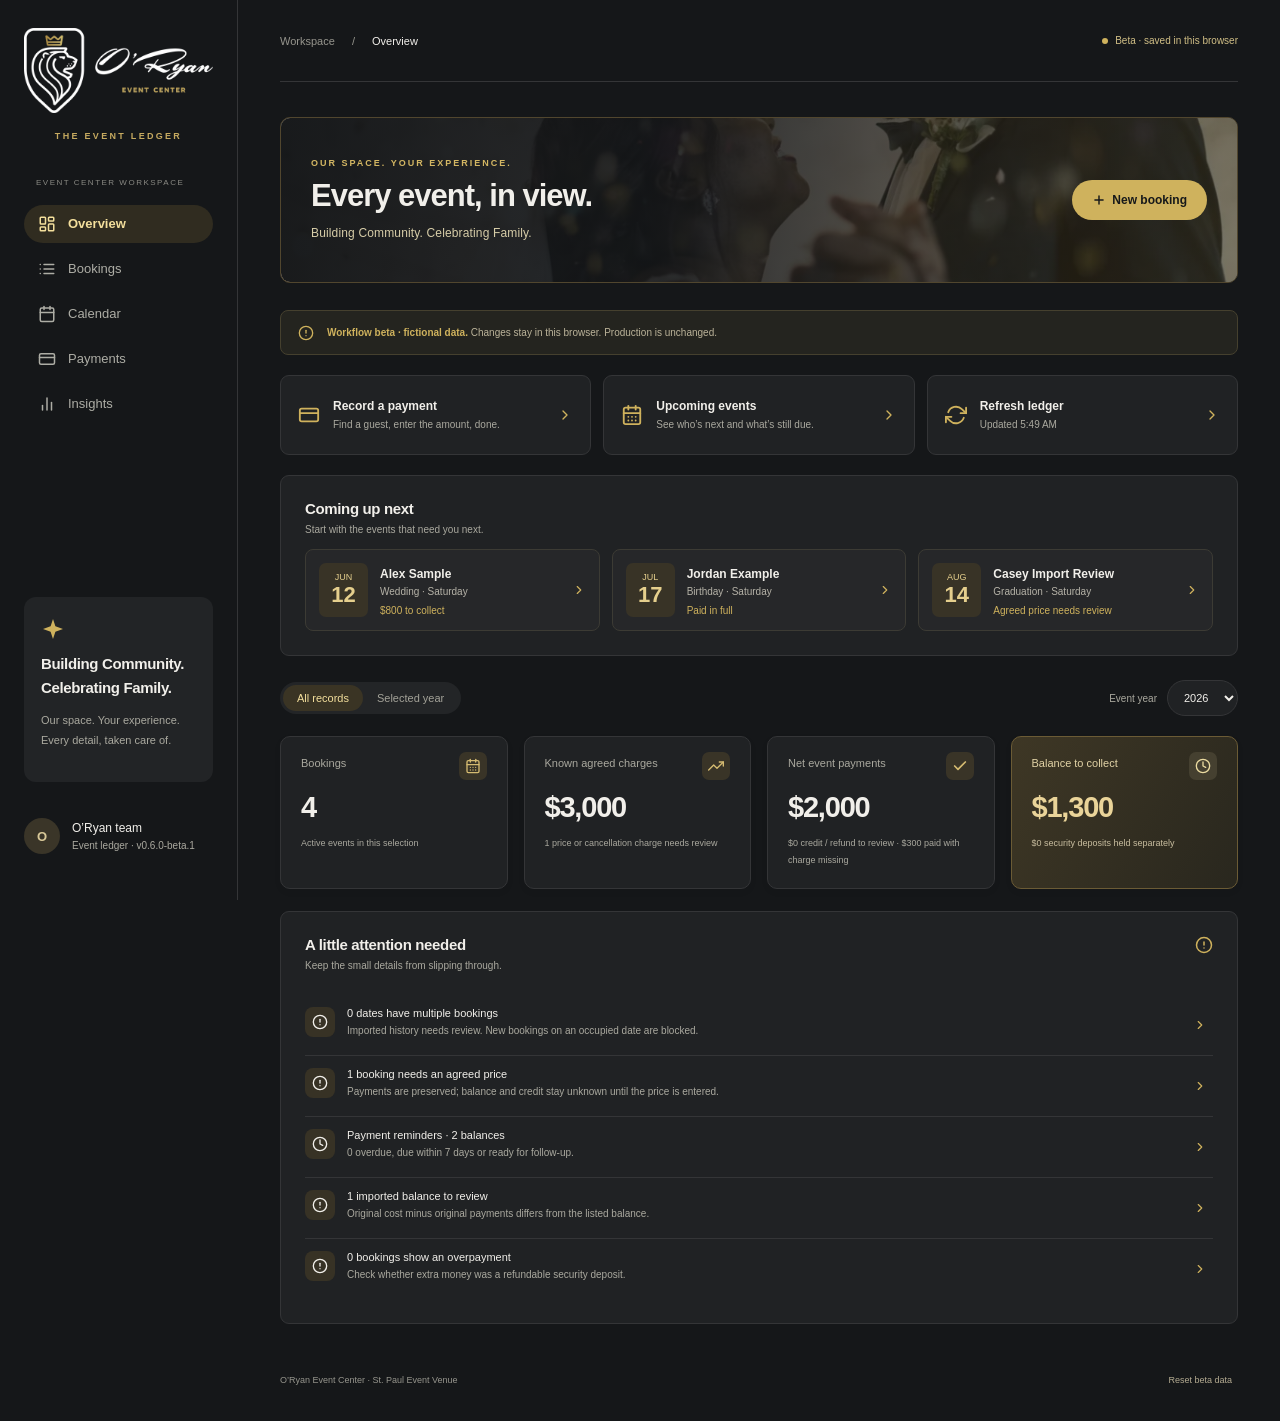
==== commit 2b970983: "Publish beta 0.6.0-beta.1 pricing and saved fictional copies" ====
--- a/beta/index.html
+++ b/beta/index.html
@@ -1,5 +1,5 @@
-<!doctype html><html lang="en"><head><meta http-equiv="Content-Security-Policy" content="default-src 'self' data: blob:; script-src 'self'; style-src 'self' 'unsafe-inline' https://fonts.googleapis.com; font-src 'self' https://fonts.gstatic.com; connect-src 'none'; base-uri 'none'; form-action 'none'"><meta charset="utf-8"><meta name="viewport" content="width=device-width,initial-scale=1"><meta name="theme-color" content="#151719"><meta name="robots" content="noindex,nofollow"><title>Beta · O’Ryan · Event Center Ledger</title><link rel="stylesheet" href="style.css?v=e9c4266588f3"></head><body>
-<aside><a class="brand" href="https://www.oryaneventcenter.com" target="_blank" rel="noopener noreferrer" aria-label="O’Ryan Event Center website"><img src="assets/oryan-logo.png" alt="O’Ryan Event Center"><span class="brand-label">THE EVENT LEDGER</span></a><div class="workspace">EVENT CENTER WORKSPACE</div><nav><button class="active" data-view="overview"><svg class="icon" viewBox="0 0 24 24" width="18" height="18" fill="none" stroke="currentColor" stroke-width="2" stroke-linecap="round" stroke-linejoin="round" aria-hidden="true"><rect x="3" y="3" width="7" height="9" rx="1"/><rect x="14" y="3" width="7" height="5" rx="1"/><rect x="14" y="12" width="7" height="9" rx="1"/><rect x="3" y="16" width="7" height="5" rx="1"/></svg><span>Overview</span></button><button data-view="bookings"><svg class="icon" viewBox="0 0 24 24" width="18" height="18" fill="none" stroke="currentColor" stroke-width="2" stroke-linecap="round" stroke-linejoin="round" aria-hidden="true"><line x1="8" y1="6" x2="21" y2="6"/><line x1="8" y1="12" x2="21" y2="12"/><line x1="8" y1="18" x2="21" y2="18"/><line x1="3" y1="6" x2="3.01" y2="6"/><line x1="3" y1="12" x2="3.01" y2="12"/><line x1="3" y1="18" x2="3.01" y2="18"/></svg><span>Bookings</span></button><button data-view="calendar"><svg class="icon" viewBox="0 0 24 24" width="18" height="18" fill="none" stroke="currentColor" stroke-width="2" stroke-linecap="round" stroke-linejoin="round" aria-hidden="true"><rect x="3" y="4" width="18" height="18" rx="2" ry="2"/><line x1="16" y1="2" x2="16" y2="6"/><line x1="8" y1="2" x2="8" y2="6"/><line x1="3" y1="10" x2="21" y2="10"/></svg><span>Calendar</span></button><button data-view="payments"><svg class="icon" viewBox="0 0 24 24" width="18" height="18" fill="none" stroke="currentColor" stroke-width="2" stroke-linecap="round" stroke-linejoin="round" aria-hidden="true"><rect x="2" y="5" width="20" height="14" rx="2"/><line x1="2" y1="10" x2="22" y2="10"/></svg><span>Payments</span></button><button data-view="insights"><svg class="icon" viewBox="0 0 24 24" width="18" height="18" fill="none" stroke="currentColor" stroke-width="2" stroke-linecap="round" stroke-linejoin="round" aria-hidden="true"><line x1="18" y1="20" x2="18" y2="10"/><line x1="12" y1="20" x2="12" y2="4"/><line x1="6" y1="20" x2="6" y2="14"/></svg><span>Insights</span></button></nav><div class="sidebar-note"><span><svg class="icon" viewBox="0 0 24 24" width="24" height="24" fill="currentColor" aria-hidden="true"><path d="M12 2l2.4 7.2L22 12l-7.6 2.8L12 22l-2.4-7.2L2 12l7.6-2.8L12 2z"/></svg></span><strong>Building Community.<br>Celebrating Family.</strong><p>Our space. Your experience. Every detail, taken care of.</p></div><button type="button" class="account" id="accountButton" aria-haspopup="dialog"><b class="account-initial">O</b><span><span id="accountName">O’Ryan team</span><small>Event ledger · v0.5.0-beta.3</small></span></button></aside>
+<!doctype html><html lang="en"><head><meta http-equiv="Content-Security-Policy" content="default-src 'self' data: blob:; script-src 'self'; style-src 'self' 'unsafe-inline' https://fonts.googleapis.com; font-src 'self' https://fonts.gstatic.com; connect-src 'none'; base-uri 'none'; form-action 'none'"><meta charset="utf-8"><meta name="viewport" content="width=device-width,initial-scale=1"><meta name="theme-color" content="#151719"><meta name="robots" content="noindex,nofollow"><title>Beta · O’Ryan · Event Center Ledger</title><link rel="stylesheet" href="style.css?v=ebe18a1b5262"></head><body>
+<aside><a class="brand" href="https://www.oryaneventcenter.com" target="_blank" rel="noopener noreferrer" aria-label="O’Ryan Event Center website"><img src="assets/oryan-logo.png" alt="O’Ryan Event Center"><span class="brand-label">THE EVENT LEDGER</span></a><div class="workspace">EVENT CENTER WORKSPACE</div><nav><button class="active" data-view="overview"><svg class="icon" viewBox="0 0 24 24" width="18" height="18" fill="none" stroke="currentColor" stroke-width="2" stroke-linecap="round" stroke-linejoin="round" aria-hidden="true"><rect x="3" y="3" width="7" height="9" rx="1"/><rect x="14" y="3" width="7" height="5" rx="1"/><rect x="14" y="12" width="7" height="9" rx="1"/><rect x="3" y="16" width="7" height="5" rx="1"/></svg><span>Overview</span></button><button data-view="bookings"><svg class="icon" viewBox="0 0 24 24" width="18" height="18" fill="none" stroke="currentColor" stroke-width="2" stroke-linecap="round" stroke-linejoin="round" aria-hidden="true"><line x1="8" y1="6" x2="21" y2="6"/><line x1="8" y1="12" x2="21" y2="12"/><line x1="8" y1="18" x2="21" y2="18"/><line x1="3" y1="6" x2="3.01" y2="6"/><line x1="3" y1="12" x2="3.01" y2="12"/><line x1="3" y1="18" x2="3.01" y2="18"/></svg><span>Bookings</span></button><button data-view="calendar"><svg class="icon" viewBox="0 0 24 24" width="18" height="18" fill="none" stroke="currentColor" stroke-width="2" stroke-linecap="round" stroke-linejoin="round" aria-hidden="true"><rect x="3" y="4" width="18" height="18" rx="2" ry="2"/><line x1="16" y1="2" x2="16" y2="6"/><line x1="8" y1="2" x2="8" y2="6"/><line x1="3" y1="10" x2="21" y2="10"/></svg><span>Calendar</span></button><button data-view="payments"><svg class="icon" viewBox="0 0 24 24" width="18" height="18" fill="none" stroke="currentColor" stroke-width="2" stroke-linecap="round" stroke-linejoin="round" aria-hidden="true"><rect x="2" y="5" width="20" height="14" rx="2"/><line x1="2" y1="10" x2="22" y2="10"/></svg><span>Payments</span></button><button data-view="insights"><svg class="icon" viewBox="0 0 24 24" width="18" height="18" fill="none" stroke="currentColor" stroke-width="2" stroke-linecap="round" stroke-linejoin="round" aria-hidden="true"><line x1="18" y1="20" x2="18" y2="10"/><line x1="12" y1="20" x2="12" y2="4"/><line x1="6" y1="20" x2="6" y2="14"/></svg><span>Insights</span></button></nav><div class="sidebar-note"><span><svg class="icon" viewBox="0 0 24 24" width="24" height="24" fill="currentColor" aria-hidden="true"><path d="M12 2l2.4 7.2L22 12l-7.6 2.8L12 22l-2.4-7.2L2 12l7.6-2.8L12 2z"/></svg></span><strong>Building Community.<br>Celebrating Family.</strong><p>Our space. Your experience. Every detail, taken care of.</p></div><button type="button" class="account" id="accountButton" aria-haspopup="dialog"><b class="account-initial">O</b><span><span id="accountName">O’Ryan team</span><small>Event ledger · v0.6.0-beta.1</small></span></button></aside>
 <main><header><img class="mobile-logo" src="assets/oryan-logo.png" alt="O’Ryan Event Center"><span class="breadcrumb">Workspace <span>/</span> <b id="crumb">Overview</b></span><span class="preview-dot" id="connectionStatus" role="status">Demo · saved on this device</span><button type="button" class="account-chip" id="accountChip" aria-label="Account" aria-haspopup="dialog"><b class="account-initial">O</b></button></header><div class="intro"><div><p class="eyebrow">OUR SPACE. YOUR EXPERIENCE.</p><h1 id="title">Every event, in view.</h1><p class="subtitle">Building Community. Celebrating Family.</p></div><button class="primary" id="newBooking"><svg class="icon" viewBox="0 0 24 24" width="14" height="14" fill="none" stroke="currentColor" stroke-width="2.5" stroke-linecap="round" stroke-linejoin="round" aria-hidden="true"><line x1="12" y1="5" x2="12" y2="19"/><line x1="5" y1="12" x2="19" y2="12"/></svg>New booking</button></div>
 <div class="demo-banner" id="modeBanner"><span><svg class="icon" viewBox="0 0 24 24" width="20" height="20" fill="currentColor" aria-hidden="true"><path d="M12 2l2.4 7.2L22 12l-7.6 2.8L12 22l-2.4-7.2L2 12l7.6-2.8L12 2z"/></svg></span><div><b>Try the new flow.</b> Anonymous ledger sample. Demo changes stay on this device; your Google Sheet is unchanged.</div></div>
 <div id="loadError" class="load-error" role="alert" hidden><p></p><button class="quiet" id="retryLoad">Try again</button></div>
@@ -22,6 +22,6 @@
 <dialog id="pickerDialog" aria-labelledby="pickerTitle"><div class="modal-heading"><div><p class="eyebrow">ONE QUICK UPDATE</p><h2 id="pickerTitle">Who’s the payment for?</h2></div><button class="close" aria-label="Close"><svg class="icon" viewBox="0 0 24 24" width="18" height="18" fill="none" stroke="currentColor" stroke-width="2" stroke-linecap="round" stroke-linejoin="round" aria-hidden="true"><line x1="18" y1="6" x2="6" y2="18"/><line x1="6" y1="6" x2="18" y2="18"/></svg></button></div><p class="modal-sub">Choose a booking with an event balance due.</p><label class="search picker-search"><span><svg class="icon" viewBox="0 0 24 24" width="16" height="16" fill="none" stroke="currentColor" stroke-width="2" stroke-linecap="round" stroke-linejoin="round" aria-hidden="true"><circle cx="11" cy="11" r="8"/><line x1="21" y1="21" x2="16.65" y2="16.65"/></svg></span><input id="paymentSearch" type="search" placeholder="Guest name, phone, or contract" aria-label="Find a booking for payment"></label><div id="paymentChoices"></div></dialog>
 <dialog id="paymentDialog" aria-labelledby="paymentTitle"><form id="paymentForm"><div class="modal-heading"><div><p class="eyebrow">ONE QUICK UPDATE</p><h2 id="paymentTitle">Record a payment</h2></div><button type="button" class="close" aria-label="Close"><svg class="icon" viewBox="0 0 24 24" width="18" height="18" fill="none" stroke="currentColor" stroke-width="2" stroke-linecap="round" stroke-linejoin="round" aria-hidden="true"><line x1="18" y1="6" x2="6" y2="18"/><line x1="6" y1="6" x2="18" y2="18"/></svg></button></div><p id="paymentGuest" class="modal-sub"></p><div id="paymentSummary" class="payment-summary"></div><div class="form-grid"><label class="wide">Amount received ($)<div class="amount-entry"><input name="amount" required type="number" min="0.01" max="1000000" step="0.01" inputmode="decimal" placeholder="0.00"><button type="button" class="quiet" id="payRemaining">Pay remaining</button></div></label><label>Date received<input name="date" required type="date"></label><label>Payment method<select name="method"><option>Cash</option><option>Card</option><option>Zelle</option><option>CashApp</option><option>Venmo</option><option>Check</option><option>Other</option></select></label><label class="wide">Note <span class="optional">Optional</span><input name="note" maxlength="500" placeholder="Receipt number or a short note"></label></div><div class="balance-preview"><span>Balance after this payment</span><strong id="afterPayment">—</strong></div><p class="form-note">Records money already received. It does not charge the guest. Keep refundable security deposits separate.</p><p class="form-error" id="paymentError" role="alert" hidden></p><div class="modal-actions"><span class="save-destination">Saved on this device</span><button class="primary" type="submit">Save payment</button></div></form></dialog>
 <dialog id="detailDialog" aria-labelledby="detailTitle"><div class="modal-heading"><div><p class="eyebrow">EVERY DETAIL, TOGETHER</p><h2 id="detailTitle">Booking details</h2></div><button class="close" aria-label="Close"><svg class="icon" viewBox="0 0 24 24" width="18" height="18" fill="none" stroke="currentColor" stroke-width="2" stroke-linecap="round" stroke-linejoin="round" aria-hidden="true"><line x1="18" y1="6" x2="6" y2="18"/><line x1="6" y1="6" x2="18" y2="18"/></svg></button></div><div id="detailContent"></div><p id="cancelBookingAction"><button type="button" class="quiet" id="detailCancelBooking">Cancel booking</button></p><div class="modal-actions"><button class="quiet" id="detailClose">Close</button><button type="button" class="quiet" id="detailContract" hidden>Prepare contract</button><button class="primary" id="detailPayment"><svg class="icon" viewBox="0 0 24 24" width="14" height="14" fill="none" stroke="currentColor" stroke-width="2.5" stroke-linecap="round" stroke-linejoin="round" aria-hidden="true"><line x1="12" y1="5" x2="12" y2="19"/><line x1="5" y1="12" x2="19" y2="12"/></svg>Record payment</button></div></dialog>
-<dialog id="contractDialog" aria-labelledby="contractTitle"><form id="contractForm" novalidate><div class="modal-heading"><div><p class="eyebrow">PDF ONLY</p><h2 id="contractTitle">Prepare contract</h2></div><button type="button" class="close" aria-label="Close"><svg class="icon" viewBox="0 0 24 24" width="18" height="18" fill="none" stroke="currentColor" stroke-width="2" stroke-linecap="round" stroke-linejoin="round" aria-hidden="true"><line x1="18" y1="6" x2="6" y2="18"/><line x1="6" y1="6" x2="18" y2="18"/></svg></button></div><p id="contractGuest" class="modal-sub"></p><p class="form-note">These details are used only for this PDF. The ledger will not change. Signatures, initials and signing dates stay blank.</p><div id="contractInputs"><div id="contractSummary" class="payment-summary"></div><p id="contractPriceNote" class="review-note" hidden>The ledger has no agreed price. Enter it for this PDF only.</p><div class="form-grid"><label>Rental start <span class="required">Required</span><input name="start" type="time" required></label><label>Rental end <span class="required">Required</span><input name="end" type="time" required></label><label id="contractPriceLabel" class="wide" hidden>Agreed price for this PDF ($) <span class="required">Required</span><input name="missingPrice" type="number" min="0" max="1000000" step="0.01" inputmode="decimal"></label><label class="wide">Phone <span class="optional">Optional</span><input name="phone" type="tel" maxlength="40"></label><label class="wide">Customer address <span class="optional">Optional</span><textarea name="address" maxlength="180" rows="2"></textarea></label><label>Staff name <span class="optional">Optional</span><input name="staff" maxlength="80"></label><label>Staff title <span class="optional">Optional</span><input name="title" maxlength="60"></label><label id="contractSecurityLabel" class="wide" hidden>Security hours <span class="required">Required</span><input name="securityHours" type="number" min="0.01" max="24" step="0.01" inputmode="decimal"></label><label>Initial amount due ($) <span class="required">Required</span><input name="initial" type="number" min="0" max="1000000" step="0.01" required inputmode="decimal"></label><label>Initial payment method <span class="optional">Optional</span><select name="method"><option value="">Leave blank</option><option>Cash</option><option>Card</option><option>Check</option><option>CashApp</option><option>Venmo</option><option>Zelle</option></select></label></div><p id="contractSchedule" class="form-note"></p><p class="form-note">The schedule is separate from payments already recorded. Selected extras are included in the agreed price, except Bar, which adds $100 to the contract total. The refundable damage deposit stays separate.</p><fieldset id="contractConfirmLabel" hidden><label><input name="confirmSchedule" type="checkbox">I have reviewed the payment schedule and its past deadline for this event.</label></fieldset></div><p id="contractFile" class="modal-sub" hidden></p><p class="form-error" id="contractError" role="alert" hidden></p><div class="modal-actions"><button type="button" class="quiet" id="contractCancel">Cancel</button><button type="submit" class="primary" id="contractCreate">Create PDF</button><button type="button" class="primary" id="contractShare" hidden>Share or save PDF</button></div></form></dialog>
+<dialog id="contractDialog" aria-labelledby="contractTitle"><form id="contractForm" novalidate><div class="modal-heading"><div><p class="eyebrow">PDF ONLY</p><h2 id="contractTitle">Prepare contract</h2></div><button type="button" class="close" aria-label="Close"><svg class="icon" viewBox="0 0 24 24" width="18" height="18" fill="none" stroke="currentColor" stroke-width="2" stroke-linecap="round" stroke-linejoin="round" aria-hidden="true"><line x1="18" y1="6" x2="6" y2="18"/><line x1="6" y1="6" x2="18" y2="18"/></svg></button></div><p id="contractGuest" class="modal-sub"></p><p class="form-note">These details are used only for this PDF. The ledger will not change. Signatures, initials and signing dates stay blank.</p><div id="contractInputs"><div id="contractSummary" class="payment-summary"></div><p id="contractPriceNote" class="review-note" hidden>The ledger has no agreed price. Enter it for this PDF only.</p><div class="form-grid"><label>Rental start <span class="required">Required</span><input name="start" type="time" required></label><label>Rental end <span class="required">Required</span><input name="end" type="time" required></label><label id="contractPriceLabel" class="wide" hidden>Agreed price for this PDF ($) <span class="required">Required</span><input name="missingPrice" type="number" min="0" max="1000000" step="0.01" inputmode="decimal"></label><label class="wide">Phone <span class="optional">Optional</span><input name="phone" type="tel" maxlength="40"></label><label class="wide">Customer address <span class="optional">Optional</span><textarea name="address" maxlength="180" rows="2"></textarea></label><label>Staff name <span class="optional">Optional</span><input name="staff" maxlength="80"></label><label>Staff title <span class="optional">Optional</span><input name="title" maxlength="60"></label><label id="contractSecurityLabel" class="wide" hidden>Security hours <span class="required">Required</span><input name="securityHours" type="number" min="0.01" max="24" step="0.01" inputmode="decimal"></label><label>Initial amount due ($) <span class="required">Required</span><input name="initial" type="number" min="0" max="1000000" step="0.01" required inputmode="decimal"></label><label>Initial payment method <span class="optional">Optional</span><select name="method"><option value="">Leave blank</option><option>Cash</option><option>Card</option><option>Check</option><option>CashApp</option><option>Venmo</option><option>Zelle</option></select></label></div><p id="contractSchedule" class="form-note"></p><p class="form-note">The schedule is separate from payments already recorded. Selected extras, including Bar, are part of the agreed price. The refundable damage deposit stays separate.</p><fieldset id="contractConfirmLabel" hidden><label><input name="confirmSchedule" type="checkbox">I have reviewed the payment schedule and its past deadline for this event.</label></fieldset></div><p id="contractFile" class="modal-sub" hidden></p><p class="form-error" id="contractError" role="alert" hidden></p><div class="modal-actions"><button type="button" class="quiet" id="contractCancel">Cancel</button><button type="submit" class="primary" id="contractCreate">Create PDF</button><button type="button" class="primary" id="contractShare" hidden>Share or save PDF</button></div></form></dialog>
 <dialog id="blackoutDialog" aria-labelledby="blackoutTitle"><form id="blackoutForm"><div class="modal-heading"><div><p class="eyebrow">DATE AVAILABILITY</p><h2 id="blackoutTitle">Block a date</h2></div><button type="button" class="close" aria-label="Close"><svg class="icon" viewBox="0 0 24 24" width="18" height="18" fill="none" stroke="currentColor" stroke-width="2" stroke-linecap="round" stroke-linejoin="round" aria-hidden="true"><line x1="18" y1="6" x2="6" y2="18"/><line x1="6" y1="6" x2="18" y2="18"/></svg></button></div><p class="modal-sub">Block a date on the calendar so no bookings or events can be scheduled on this day.</p><div class="form-grid"><label class="wide">Name of person blocking this date <span class="required">Required</span><input name="blockedBy" required maxlength="150" placeholder="Your name and role" autocomplete="name"></label><label>Date to block <span class="required">Required</span><input name="date" type="date" required></label><label>Block reason<select name="reason"><option value="Venue maintenance">Venue maintenance</option><option value="Private hold">Private hold</option><option value="Owner reservation">Owner reservation</option><option value="Holiday closure">Holiday closure</option><option value="Staff holiday">Staff holiday</option><option value="Other">Other</option></select></label><label class="wide">Notes <span class="optional">Optional</span><textarea name="notes" rows="2" maxlength="500" placeholder="Additional details or notes about this blocked date"></textarea></label></div><p class="conflict" id="blackoutConflict" role="status"></p><p class="form-error" id="blackoutError" role="alert" hidden></p><div class="modal-actions"><button type="button" class="quiet" id="blackoutCancel">Cancel</button><button class="primary" type="submit" id="blackoutSave">Block date</button></div></form></dialog>
-<dialog id="cancelBookingDialog" aria-labelledby="cancelBookingTitle"><form id="cancelBookingForm"><div class="modal-heading"><div><p class="eyebrow">BOOKING</p><h2 id="cancelBookingTitle">Cancel this booking?</h2></div><button type="button" class="close" aria-label="Close"><svg class="icon" viewBox="0 0 24 24" width="18" height="18" fill="none" stroke="currentColor" stroke-width="2" stroke-linecap="round" stroke-linejoin="round" aria-hidden="true"><line x1="18" y1="6" x2="6" y2="18"/><line x1="6" y1="6" x2="18" y2="18"/></svg></button></div><p class="modal-sub" id="cancelBookingGuest"></p><p>This releases the date and removes the booking from active totals and reminders. Booking details and payment history are kept under Cancelled bookings.</p><p>No money is refunded or changed. Reconcile any refund, security deposit or cancellation charge separately. Existing downloaded contracts are unchanged.</p><p class="form-error" id="cancelBookingError" role="alert" hidden></p><div class="modal-actions"><button type="button" class="quiet" id="cancelBookingBack">Keep booking</button><button type="submit" class="primary">Cancel booking</button></div></form></dialog><div id="toast" role="status"></div><script src="beta-config.js?v=e13ade9fcd91"></script><script src="domain.js?v=5fbe3be64008"></script><script src="beta-engine.js?v=67742f2a3132"></script><script src="beta-calendar.js?v=458b545b7ff1"></script><script src="beta-fixtures.js?v=9489dff6706e"></script><script src="beta-client.js?v=0a439fc79ed8"></script><script src="beta-ui.js?v=2d5353a370d6"></script><script src="app.js?v=5c787eeaad31"></script></body></html>
+<dialog id="cancelBookingDialog" aria-labelledby="cancelBookingTitle"><form id="cancelBookingForm"><div class="modal-heading"><div><p class="eyebrow">BOOKING</p><h2 id="cancelBookingTitle">Cancel this booking?</h2></div><button type="button" class="close" aria-label="Close"><svg class="icon" viewBox="0 0 24 24" width="18" height="18" fill="none" stroke="currentColor" stroke-width="2" stroke-linecap="round" stroke-linejoin="round" aria-hidden="true"><line x1="18" y1="6" x2="6" y2="18"/><line x1="6" y1="6" x2="18" y2="18"/></svg></button></div><p class="modal-sub" id="cancelBookingGuest"></p><p>This releases the date and removes the booking from active totals and reminders. Booking details and payment history are kept under Cancelled bookings.</p><p>No money is refunded or changed. Reconcile any refund, security deposit or cancellation charge separately. Existing downloaded contracts are unchanged.</p><p class="form-error" id="cancelBookingError" role="alert" hidden></p><div class="modal-actions"><button type="button" class="quiet" id="cancelBookingBack">Keep booking</button><button type="submit" class="primary">Cancel booking</button></div></form></dialog><dialog id="confirmDialog" aria-labelledby="confirmTitle" aria-describedby="confirmMessage"><form method="dialog"><h2 id="confirmTitle"></h2><p id="confirmMessage"></p><div class="modal-actions"><button class="quiet" id="confirmNo" value="no"></button><button class="primary" id="confirmYes" value="yes"></button></div></form></dialog><div id="toast" role="status"></div><script src="beta-config.js?v=e13ade9fcd91"></script><script src="domain.js?v=7da5d2864c23"></script><script src="beta-engine.js?v=1b6bd6ef80a3"></script><script src="beta-calendar.js?v=1e66faf47a67"></script><script src="beta-fixtures.js?v=9489dff6706e"></script><script src="beta-contracts.js?v=a9f5f4b725ba"></script><script src="beta-client.js?v=62cbbd2d3e1e"></script><script src="beta-ui.js?v=3b90b5766fc2"></script><script src="beta-features.js?v=ecbc3a439f57"></script><script src="app.js?v=feb55c000a60"></script></body></html>
--- a/beta/style.css
+++ b/beta/style.css
@@ -192,3 +192,29 @@
 /* Fit the new action in the existing gap on phones without moving Close or Record payment. */
 @media(max-width:760px){#detailContract{max-width:90px;padding:0 6px}}
 #contractSummary span:last-child b{font-size:14px;line-height:1.35;color:inherit}
+/* Dialog polish: matching heights, tidy phone actions, no colliding labels. */
+dialog .modal-actions{gap:10px}
+dialog .modal-actions .primary,dialog .modal-actions .quiet{min-height:44px;padding-top:0;padding-bottom:0;white-space:nowrap}
+.form-grid input:not([type=checkbox]):not([type=radio]),.form-grid select{height:46px}
+.payment-summary span{display:flex;flex-direction:column;justify-content:space-between;gap:4px}
+.payment-summary b.summary-text{font-size:14px;line-height:1.35}
+#contractSummary span:last-child b{display:flex;align-items:center;min-height:30px}
+.payment-history>div>span:last-child{display:flex;align-items:center;justify-content:flex-end;gap:12px;flex-shrink:0}
+#cancelBookingForm .wide{display:block;position:relative;margin-top:16px;font-size:12px}
+#cancelBookingForm .required{position:absolute;right:0;top:0;font-size:10px}
+#cancelBookingForm textarea{display:block;width:100%;margin-top:8px;padding:12px;min-height:76px;border:1px solid #555348;border-radius:6px;font-size:14px;resize:vertical}
+fieldset{gap:6px 16px}
+fieldset input{min-height:0!important;height:16px;padding:0;margin:0 8px 0 0}
+fieldset label{min-height:32px}
+#confirmDialog{max-width:420px}
+#confirmDialog h2{margin:0 0 10px;font-size:20px}
+#confirmDialog p{margin:0;color:var(--muted);font-size:13px;line-height:1.6}
+#confirmDialog .modal-actions{position:static;margin:20px 0 0;padding:18px 0 0;background:none}
+@media(max-width:480px){
+  #all,#yearButton{min-height:36px}
+  #detailDialog .modal-actions{flex-wrap:wrap}
+  #detailClose,#detailContract{flex:1 1 0;max-width:none;padding-left:10px;padding-right:10px}
+  #detailPayment{flex:1 1 100%}
+  #contractForm label:has([name=initial]),#contractForm label:has([name=method]){grid-column:1/-1}
+  #cancelBookingForm textarea{font-size:16px}
+}
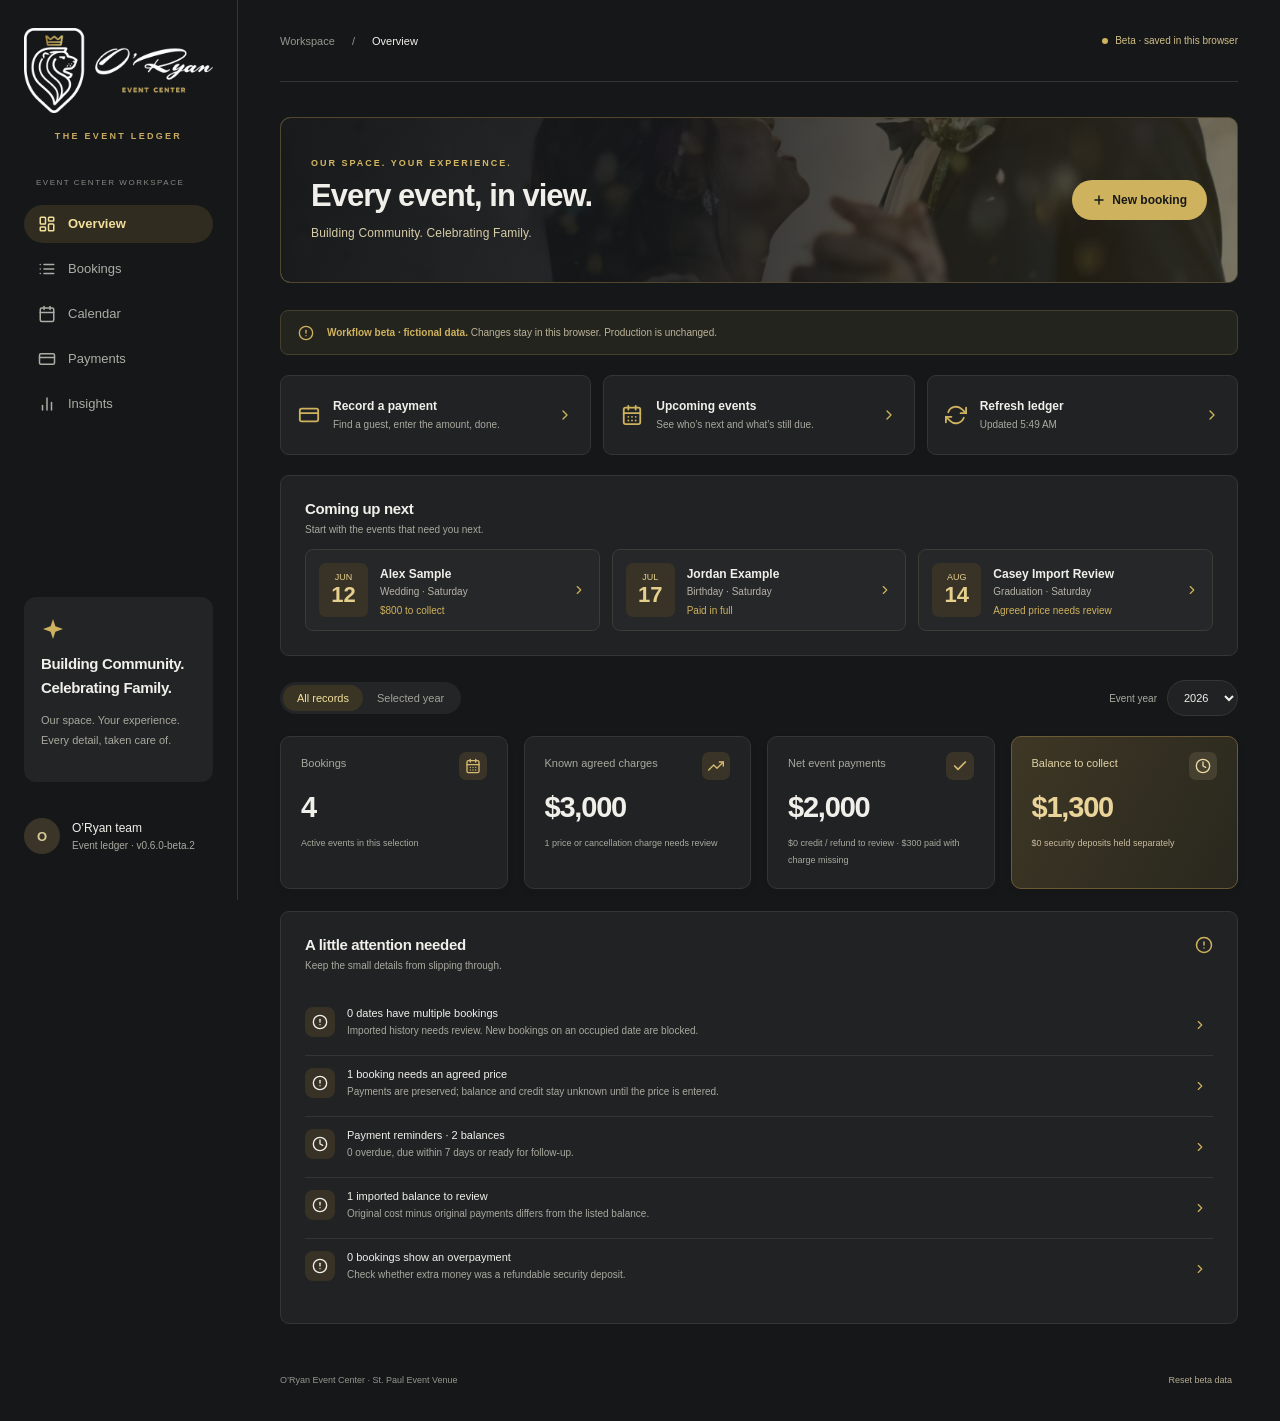
==== commit d533f14f: "Publish beta 0.6.0-beta.2 fixed hours and phone formatting" ====
--- a/beta/index.html
+++ b/beta/index.html
@@ -1,5 +1,5 @@
 <!doctype html><html lang="en"><head><meta http-equiv="Content-Security-Policy" content="default-src 'self' data: blob:; script-src 'self'; style-src 'self' 'unsafe-inline' https://fonts.googleapis.com; font-src 'self' https://fonts.gstatic.com; connect-src 'none'; base-uri 'none'; form-action 'none'"><meta charset="utf-8"><meta name="viewport" content="width=device-width,initial-scale=1"><meta name="theme-color" content="#151719"><meta name="robots" content="noindex,nofollow"><title>Beta · O’Ryan · Event Center Ledger</title><link rel="stylesheet" href="style.css?v=ebe18a1b5262"></head><body>
-<aside><a class="brand" href="https://www.oryaneventcenter.com" target="_blank" rel="noopener noreferrer" aria-label="O’Ryan Event Center website"><img src="assets/oryan-logo.png" alt="O’Ryan Event Center"><span class="brand-label">THE EVENT LEDGER</span></a><div class="workspace">EVENT CENTER WORKSPACE</div><nav><button class="active" data-view="overview"><svg class="icon" viewBox="0 0 24 24" width="18" height="18" fill="none" stroke="currentColor" stroke-width="2" stroke-linecap="round" stroke-linejoin="round" aria-hidden="true"><rect x="3" y="3" width="7" height="9" rx="1"/><rect x="14" y="3" width="7" height="5" rx="1"/><rect x="14" y="12" width="7" height="9" rx="1"/><rect x="3" y="16" width="7" height="5" rx="1"/></svg><span>Overview</span></button><button data-view="bookings"><svg class="icon" viewBox="0 0 24 24" width="18" height="18" fill="none" stroke="currentColor" stroke-width="2" stroke-linecap="round" stroke-linejoin="round" aria-hidden="true"><line x1="8" y1="6" x2="21" y2="6"/><line x1="8" y1="12" x2="21" y2="12"/><line x1="8" y1="18" x2="21" y2="18"/><line x1="3" y1="6" x2="3.01" y2="6"/><line x1="3" y1="12" x2="3.01" y2="12"/><line x1="3" y1="18" x2="3.01" y2="18"/></svg><span>Bookings</span></button><button data-view="calendar"><svg class="icon" viewBox="0 0 24 24" width="18" height="18" fill="none" stroke="currentColor" stroke-width="2" stroke-linecap="round" stroke-linejoin="round" aria-hidden="true"><rect x="3" y="4" width="18" height="18" rx="2" ry="2"/><line x1="16" y1="2" x2="16" y2="6"/><line x1="8" y1="2" x2="8" y2="6"/><line x1="3" y1="10" x2="21" y2="10"/></svg><span>Calendar</span></button><button data-view="payments"><svg class="icon" viewBox="0 0 24 24" width="18" height="18" fill="none" stroke="currentColor" stroke-width="2" stroke-linecap="round" stroke-linejoin="round" aria-hidden="true"><rect x="2" y="5" width="20" height="14" rx="2"/><line x1="2" y1="10" x2="22" y2="10"/></svg><span>Payments</span></button><button data-view="insights"><svg class="icon" viewBox="0 0 24 24" width="18" height="18" fill="none" stroke="currentColor" stroke-width="2" stroke-linecap="round" stroke-linejoin="round" aria-hidden="true"><line x1="18" y1="20" x2="18" y2="10"/><line x1="12" y1="20" x2="12" y2="4"/><line x1="6" y1="20" x2="6" y2="14"/></svg><span>Insights</span></button></nav><div class="sidebar-note"><span><svg class="icon" viewBox="0 0 24 24" width="24" height="24" fill="currentColor" aria-hidden="true"><path d="M12 2l2.4 7.2L22 12l-7.6 2.8L12 22l-2.4-7.2L2 12l7.6-2.8L12 2z"/></svg></span><strong>Building Community.<br>Celebrating Family.</strong><p>Our space. Your experience. Every detail, taken care of.</p></div><button type="button" class="account" id="accountButton" aria-haspopup="dialog"><b class="account-initial">O</b><span><span id="accountName">O’Ryan team</span><small>Event ledger · v0.6.0-beta.1</small></span></button></aside>
+<aside><a class="brand" href="https://www.oryaneventcenter.com" target="_blank" rel="noopener noreferrer" aria-label="O’Ryan Event Center website"><img src="assets/oryan-logo.png" alt="O’Ryan Event Center"><span class="brand-label">THE EVENT LEDGER</span></a><div class="workspace">EVENT CENTER WORKSPACE</div><nav><button class="active" data-view="overview"><svg class="icon" viewBox="0 0 24 24" width="18" height="18" fill="none" stroke="currentColor" stroke-width="2" stroke-linecap="round" stroke-linejoin="round" aria-hidden="true"><rect x="3" y="3" width="7" height="9" rx="1"/><rect x="14" y="3" width="7" height="5" rx="1"/><rect x="14" y="12" width="7" height="9" rx="1"/><rect x="3" y="16" width="7" height="5" rx="1"/></svg><span>Overview</span></button><button data-view="bookings"><svg class="icon" viewBox="0 0 24 24" width="18" height="18" fill="none" stroke="currentColor" stroke-width="2" stroke-linecap="round" stroke-linejoin="round" aria-hidden="true"><line x1="8" y1="6" x2="21" y2="6"/><line x1="8" y1="12" x2="21" y2="12"/><line x1="8" y1="18" x2="21" y2="18"/><line x1="3" y1="6" x2="3.01" y2="6"/><line x1="3" y1="12" x2="3.01" y2="12"/><line x1="3" y1="18" x2="3.01" y2="18"/></svg><span>Bookings</span></button><button data-view="calendar"><svg class="icon" viewBox="0 0 24 24" width="18" height="18" fill="none" stroke="currentColor" stroke-width="2" stroke-linecap="round" stroke-linejoin="round" aria-hidden="true"><rect x="3" y="4" width="18" height="18" rx="2" ry="2"/><line x1="16" y1="2" x2="16" y2="6"/><line x1="8" y1="2" x2="8" y2="6"/><line x1="3" y1="10" x2="21" y2="10"/></svg><span>Calendar</span></button><button data-view="payments"><svg class="icon" viewBox="0 0 24 24" width="18" height="18" fill="none" stroke="currentColor" stroke-width="2" stroke-linecap="round" stroke-linejoin="round" aria-hidden="true"><rect x="2" y="5" width="20" height="14" rx="2"/><line x1="2" y1="10" x2="22" y2="10"/></svg><span>Payments</span></button><button data-view="insights"><svg class="icon" viewBox="0 0 24 24" width="18" height="18" fill="none" stroke="currentColor" stroke-width="2" stroke-linecap="round" stroke-linejoin="round" aria-hidden="true"><line x1="18" y1="20" x2="18" y2="10"/><line x1="12" y1="20" x2="12" y2="4"/><line x1="6" y1="20" x2="6" y2="14"/></svg><span>Insights</span></button></nav><div class="sidebar-note"><span><svg class="icon" viewBox="0 0 24 24" width="24" height="24" fill="currentColor" aria-hidden="true"><path d="M12 2l2.4 7.2L22 12l-7.6 2.8L12 22l-2.4-7.2L2 12l7.6-2.8L12 2z"/></svg></span><strong>Building Community.<br>Celebrating Family.</strong><p>Our space. Your experience. Every detail, taken care of.</p></div><button type="button" class="account" id="accountButton" aria-haspopup="dialog"><b class="account-initial">O</b><span><span id="accountName">O’Ryan team</span><small>Event ledger · v0.6.0-beta.2</small></span></button></aside>
 <main><header><img class="mobile-logo" src="assets/oryan-logo.png" alt="O’Ryan Event Center"><span class="breadcrumb">Workspace <span>/</span> <b id="crumb">Overview</b></span><span class="preview-dot" id="connectionStatus" role="status">Demo · saved on this device</span><button type="button" class="account-chip" id="accountChip" aria-label="Account" aria-haspopup="dialog"><b class="account-initial">O</b></button></header><div class="intro"><div><p class="eyebrow">OUR SPACE. YOUR EXPERIENCE.</p><h1 id="title">Every event, in view.</h1><p class="subtitle">Building Community. Celebrating Family.</p></div><button class="primary" id="newBooking"><svg class="icon" viewBox="0 0 24 24" width="14" height="14" fill="none" stroke="currentColor" stroke-width="2.5" stroke-linecap="round" stroke-linejoin="round" aria-hidden="true"><line x1="12" y1="5" x2="12" y2="19"/><line x1="5" y1="12" x2="19" y2="12"/></svg>New booking</button></div>
 <div class="demo-banner" id="modeBanner"><span><svg class="icon" viewBox="0 0 24 24" width="20" height="20" fill="currentColor" aria-hidden="true"><path d="M12 2l2.4 7.2L22 12l-7.6 2.8L12 22l-2.4-7.2L2 12l7.6-2.8L12 2z"/></svg></span><div><b>Try the new flow.</b> Anonymous ledger sample. Demo changes stay on this device; your Google Sheet is unchanged.</div></div>
 <div id="loadError" class="load-error" role="alert" hidden><p></p><button class="quiet" id="retryLoad">Try again</button></div>
@@ -13,7 +13,7 @@
 <div class="mobile-nav"><button class="active" data-view="overview" aria-label="Overview"><svg class="icon" viewBox="0 0 24 24" width="20" height="20" fill="none" stroke="currentColor" stroke-width="2" stroke-linecap="round" stroke-linejoin="round" aria-hidden="true"><rect x="3" y="3" width="7" height="9" rx="1"/><rect x="14" y="3" width="7" height="5" rx="1"/><rect x="14" y="12" width="7" height="9" rx="1"/><rect x="3" y="16" width="7" height="5" rx="1"/></svg><small>Overview</small></button><button data-view="bookings" aria-label="Bookings"><svg class="icon" viewBox="0 0 24 24" width="20" height="20" fill="none" stroke="currentColor" stroke-width="2" stroke-linecap="round" stroke-linejoin="round" aria-hidden="true"><line x1="8" y1="6" x2="21" y2="6"/><line x1="8" y1="12" x2="21" y2="12"/><line x1="8" y1="18" x2="21" y2="18"/><line x1="3" y1="6" x2="3.01" y2="6"/><line x1="3" y1="12" x2="3.01" y2="12"/><line x1="3" y1="18" x2="3.01" y2="18"/></svg><small>Bookings</small></button><button id="mobileAdd" aria-label="Add booking"><svg class="icon" viewBox="0 0 24 24" width="20" height="20" fill="none" stroke="currentColor" stroke-width="2.5" stroke-linecap="round" stroke-linejoin="round" aria-hidden="true"><line x1="12" y1="5" x2="12" y2="19"/><line x1="5" y1="12" x2="19" y2="12"/></svg><small>Add booking</small></button><button data-view="calendar" aria-label="Calendar"><svg class="icon" viewBox="0 0 24 24" width="20" height="20" fill="none" stroke="currentColor" stroke-width="2" stroke-linecap="round" stroke-linejoin="round" aria-hidden="true"><rect x="3" y="4" width="18" height="18" rx="2" ry="2"/><line x1="16" y1="2" x2="16" y2="6"/><line x1="8" y1="2" x2="8" y2="6"/><line x1="3" y1="10" x2="21" y2="10"/></svg><small>Calendar</small></button><button data-view="payments" aria-label="Payments"><svg class="icon" viewBox="0 0 24 24" width="20" height="20" fill="none" stroke="currentColor" stroke-width="2" stroke-linecap="round" stroke-linejoin="round" aria-hidden="true"><rect x="2" y="5" width="20" height="14" rx="2"/><line x1="2" y1="10" x2="22" y2="10"/></svg><small>Payments</small></button></div>
 <dialog id="bookingDialog" aria-labelledby="bookingTitle"><form id="bookingForm"><div class="modal-heading"><div><p class="eyebrow">LET’S GET IT ON THE BOOKS</p><h2 id="bookingTitle">New booking</h2></div><button type="button" class="close" aria-label="Close"><svg class="icon" viewBox="0 0 24 24" width="18" height="18" fill="none" stroke="currentColor" stroke-width="2" stroke-linecap="round" stroke-linejoin="round" aria-hidden="true"><line x1="18" y1="6" x2="6" y2="18"/><line x1="6" y1="6" x2="18" y2="18"/></svg></button></div>
 <div class="stepper"><span id="stepOne" class="current">1 · Guest & event</span><i></i><span id="stepTwo">2 · Price & payment</span></div>
-<section data-step="1"><p class="modal-sub">Start with who’s celebrating and when. Each booking reserves the whole event date.</p><div class="form-grid"><label class="wide">Guest name <span class="required">Required</span><input name="client" required maxlength="150" placeholder="First and last name" autocomplete="name"></label><label class="wide">Phone number <span class="optional">Optional</span><input name="phone" type="tel" maxlength="40" autocomplete="tel" placeholder="(555) 000-0000"></label><label>Event date <span class="required">Required</span><input name="date" type="date" required></label><label>Event type<select name="type"><option>Wedding</option><option>Birthday</option><option>Baby Shower</option><option>Bridal Shower</option><option>Graduation</option><option>Engagement</option><option>Business</option><option>Quinceañera</option><option>Baptism</option><option>Other</option></select></label></div><p class="conflict" id="conflict" role="status"></p></section>
+<section data-step="1"><p class="modal-sub">Start with who’s celebrating and when. Each booking reserves the whole event date.</p><div class="form-grid"><label class="wide">Guest name <span class="required">Required</span><input name="client" required maxlength="150" placeholder="First and last name" autocomplete="name"></label><label class="wide">Phone number <span class="optional">Optional</span><input name="phone" type="tel" maxlength="40" autocomplete="tel" placeholder="(123)234-2343"></label><label>Event date <span class="required">Required</span><input name="date" type="date" required></label><label>Event type<select name="type"><option>Wedding</option><option>Birthday</option><option>Baby Shower</option><option>Bridal Shower</option><option>Graduation</option><option>Engagement</option><option>Business</option><option>Quinceañera</option><option>Baptism</option><option>Other</option></select></label></div><p class="conflict" id="conflict" role="status"></p></section>
 <section data-step="2" hidden><p class="modal-sub" id="bookingReview"></p><div class="form-grid"><label class="wide">Total agreed price ($) <span class="required">Required</span><input name="total" type="number" min="0" max="1000000" step="0.01" inputmode="decimal" required placeholder="0.00"></label><label>Initial event payment ($)<input name="paid" type="number" min="0" max="1000000" step="0.01" inputmode="decimal" value="0" required></label><label>Balance due date <span class="optional">Optional</span><input name="due" type="date"></label><label data-initial-payment hidden>Payment received on<input name="paymentDate" type="date"></label><label data-initial-payment hidden>Payment method<select name="method"><option>Cash</option><option>Card</option><option>Zelle</option><option>CashApp</option><option>Venmo</option><option>Check</option><option>Other</option></select></label></div>
 <details class="optional-details"><summary>Extras, deposit status & notes <span>Optional</span></summary><div class="form-grid"><label class="wide">Contract number<input name="contract" maxlength="60" placeholder="Leave blank to assign automatically"></label><fieldset class="wide"><legend>Included in the agreed price</legend><label><input type="checkbox" name="covers"> Covers+</label><label><input type="checkbox" name="projector"> Projector</label><label><input type="checkbox" name="audio"> Audio</label><label><input type="checkbox" name="bar"> Bar</label><label><input type="checkbox" name="security"> Security</label></fieldset><label class="wide">Refundable security deposit status<select name="deposit"><option>Unknown</option><option>Owed</option><option>Not Refunded</option><option>Refunded</option></select></label><label class="wide">Notes<textarea name="notes" rows="2" maxlength="2000" placeholder="Anything the team should know?"></textarea></label></div></details>
 <div class="balance-preview"><span>Remaining event balance</span><strong id="liveBalance">$0</strong></div><p class="form-note">Include extras in the agreed price. Refundable security deposits are separate and should not be added to event payments.</p></section>
@@ -22,6 +22,6 @@
 <dialog id="pickerDialog" aria-labelledby="pickerTitle"><div class="modal-heading"><div><p class="eyebrow">ONE QUICK UPDATE</p><h2 id="pickerTitle">Who’s the payment for?</h2></div><button class="close" aria-label="Close"><svg class="icon" viewBox="0 0 24 24" width="18" height="18" fill="none" stroke="currentColor" stroke-width="2" stroke-linecap="round" stroke-linejoin="round" aria-hidden="true"><line x1="18" y1="6" x2="6" y2="18"/><line x1="6" y1="6" x2="18" y2="18"/></svg></button></div><p class="modal-sub">Choose a booking with an event balance due.</p><label class="search picker-search"><span><svg class="icon" viewBox="0 0 24 24" width="16" height="16" fill="none" stroke="currentColor" stroke-width="2" stroke-linecap="round" stroke-linejoin="round" aria-hidden="true"><circle cx="11" cy="11" r="8"/><line x1="21" y1="21" x2="16.65" y2="16.65"/></svg></span><input id="paymentSearch" type="search" placeholder="Guest name, phone, or contract" aria-label="Find a booking for payment"></label><div id="paymentChoices"></div></dialog>
 <dialog id="paymentDialog" aria-labelledby="paymentTitle"><form id="paymentForm"><div class="modal-heading"><div><p class="eyebrow">ONE QUICK UPDATE</p><h2 id="paymentTitle">Record a payment</h2></div><button type="button" class="close" aria-label="Close"><svg class="icon" viewBox="0 0 24 24" width="18" height="18" fill="none" stroke="currentColor" stroke-width="2" stroke-linecap="round" stroke-linejoin="round" aria-hidden="true"><line x1="18" y1="6" x2="6" y2="18"/><line x1="6" y1="6" x2="18" y2="18"/></svg></button></div><p id="paymentGuest" class="modal-sub"></p><div id="paymentSummary" class="payment-summary"></div><div class="form-grid"><label class="wide">Amount received ($)<div class="amount-entry"><input name="amount" required type="number" min="0.01" max="1000000" step="0.01" inputmode="decimal" placeholder="0.00"><button type="button" class="quiet" id="payRemaining">Pay remaining</button></div></label><label>Date received<input name="date" required type="date"></label><label>Payment method<select name="method"><option>Cash</option><option>Card</option><option>Zelle</option><option>CashApp</option><option>Venmo</option><option>Check</option><option>Other</option></select></label><label class="wide">Note <span class="optional">Optional</span><input name="note" maxlength="500" placeholder="Receipt number or a short note"></label></div><div class="balance-preview"><span>Balance after this payment</span><strong id="afterPayment">—</strong></div><p class="form-note">Records money already received. It does not charge the guest. Keep refundable security deposits separate.</p><p class="form-error" id="paymentError" role="alert" hidden></p><div class="modal-actions"><span class="save-destination">Saved on this device</span><button class="primary" type="submit">Save payment</button></div></form></dialog>
 <dialog id="detailDialog" aria-labelledby="detailTitle"><div class="modal-heading"><div><p class="eyebrow">EVERY DETAIL, TOGETHER</p><h2 id="detailTitle">Booking details</h2></div><button class="close" aria-label="Close"><svg class="icon" viewBox="0 0 24 24" width="18" height="18" fill="none" stroke="currentColor" stroke-width="2" stroke-linecap="round" stroke-linejoin="round" aria-hidden="true"><line x1="18" y1="6" x2="6" y2="18"/><line x1="6" y1="6" x2="18" y2="18"/></svg></button></div><div id="detailContent"></div><p id="cancelBookingAction"><button type="button" class="quiet" id="detailCancelBooking">Cancel booking</button></p><div class="modal-actions"><button class="quiet" id="detailClose">Close</button><button type="button" class="quiet" id="detailContract" hidden>Prepare contract</button><button class="primary" id="detailPayment"><svg class="icon" viewBox="0 0 24 24" width="14" height="14" fill="none" stroke="currentColor" stroke-width="2.5" stroke-linecap="round" stroke-linejoin="round" aria-hidden="true"><line x1="12" y1="5" x2="12" y2="19"/><line x1="5" y1="12" x2="19" y2="12"/></svg>Record payment</button></div></dialog>
-<dialog id="contractDialog" aria-labelledby="contractTitle"><form id="contractForm" novalidate><div class="modal-heading"><div><p class="eyebrow">PDF ONLY</p><h2 id="contractTitle">Prepare contract</h2></div><button type="button" class="close" aria-label="Close"><svg class="icon" viewBox="0 0 24 24" width="18" height="18" fill="none" stroke="currentColor" stroke-width="2" stroke-linecap="round" stroke-linejoin="round" aria-hidden="true"><line x1="18" y1="6" x2="6" y2="18"/><line x1="6" y1="6" x2="18" y2="18"/></svg></button></div><p id="contractGuest" class="modal-sub"></p><p class="form-note">These details are used only for this PDF. The ledger will not change. Signatures, initials and signing dates stay blank.</p><div id="contractInputs"><div id="contractSummary" class="payment-summary"></div><p id="contractPriceNote" class="review-note" hidden>The ledger has no agreed price. Enter it for this PDF only.</p><div class="form-grid"><label>Rental start <span class="required">Required</span><input name="start" type="time" required></label><label>Rental end <span class="required">Required</span><input name="end" type="time" required></label><label id="contractPriceLabel" class="wide" hidden>Agreed price for this PDF ($) <span class="required">Required</span><input name="missingPrice" type="number" min="0" max="1000000" step="0.01" inputmode="decimal"></label><label class="wide">Phone <span class="optional">Optional</span><input name="phone" type="tel" maxlength="40"></label><label class="wide">Customer address <span class="optional">Optional</span><textarea name="address" maxlength="180" rows="2"></textarea></label><label>Staff name <span class="optional">Optional</span><input name="staff" maxlength="80"></label><label>Staff title <span class="optional">Optional</span><input name="title" maxlength="60"></label><label id="contractSecurityLabel" class="wide" hidden>Security hours <span class="required">Required</span><input name="securityHours" type="number" min="0.01" max="24" step="0.01" inputmode="decimal"></label><label>Initial amount due ($) <span class="required">Required</span><input name="initial" type="number" min="0" max="1000000" step="0.01" required inputmode="decimal"></label><label>Initial payment method <span class="optional">Optional</span><select name="method"><option value="">Leave blank</option><option>Cash</option><option>Card</option><option>Check</option><option>CashApp</option><option>Venmo</option><option>Zelle</option></select></label></div><p id="contractSchedule" class="form-note"></p><p class="form-note">The schedule is separate from payments already recorded. Selected extras, including Bar, are part of the agreed price. The refundable damage deposit stays separate.</p><fieldset id="contractConfirmLabel" hidden><label><input name="confirmSchedule" type="checkbox">I have reviewed the payment schedule and its past deadline for this event.</label></fieldset></div><p id="contractFile" class="modal-sub" hidden></p><p class="form-error" id="contractError" role="alert" hidden></p><div class="modal-actions"><button type="button" class="quiet" id="contractCancel">Cancel</button><button type="submit" class="primary" id="contractCreate">Create PDF</button><button type="button" class="primary" id="contractShare" hidden>Share or save PDF</button></div></form></dialog>
+<dialog id="contractDialog" aria-labelledby="contractTitle"><form id="contractForm" novalidate><div class="modal-heading"><div><p class="eyebrow">PDF ONLY</p><h2 id="contractTitle">Prepare contract</h2></div><button type="button" class="close" aria-label="Close"><svg class="icon" viewBox="0 0 24 24" width="18" height="18" fill="none" stroke="currentColor" stroke-width="2" stroke-linecap="round" stroke-linejoin="round" aria-hidden="true"><line x1="18" y1="6" x2="6" y2="18"/><line x1="6" y1="6" x2="18" y2="18"/></svg></button></div><p id="contractGuest" class="modal-sub"></p><p class="form-note">These details are used only for this PDF. The ledger will not change. Signatures, initials and signing dates stay blank.</p><div id="contractInputs"><div id="contractSummary" class="payment-summary"></div><p id="contractPriceNote" class="review-note" hidden>The ledger has no agreed price. Enter it for this PDF only.</p><div class="form-grid"><p class="form-note wide">Rental hours: 10:00 AM – 12:00 AM</p><label id="contractPriceLabel" class="wide" hidden>Agreed price for this PDF ($) <span class="required">Required</span><input name="missingPrice" type="number" min="0" max="1000000" step="0.01" inputmode="decimal"></label><label class="wide">Phone <span class="optional">Optional</span><input name="phone" type="tel" maxlength="40"></label><label class="wide">Customer address <span class="optional">Optional</span><textarea name="address" maxlength="180" rows="2"></textarea></label><label>Staff name <span class="optional">Optional</span><input name="staff" maxlength="80"></label><label>Staff title <span class="optional">Optional</span><input name="title" maxlength="60"></label><label id="contractSecurityLabel" class="wide" hidden>Security hours <span class="required">Required</span><input name="securityHours" type="number" min="0.01" max="24" step="0.01" inputmode="decimal"></label><label>Initial amount due ($) <span class="required">Required</span><input name="initial" type="number" min="0" max="1000000" step="0.01" required inputmode="decimal"></label><label>Initial payment method <span class="optional">Optional</span><select name="method"><option value="">Leave blank</option><option>Cash</option><option>Card</option><option>Check</option><option>CashApp</option><option>Venmo</option><option>Zelle</option></select></label></div><p id="contractSchedule" class="form-note"></p><p class="form-note">The schedule is separate from payments already recorded. Selected extras, including Bar, are part of the agreed price. The refundable damage deposit stays separate.</p><fieldset id="contractConfirmLabel" hidden><label><input name="confirmSchedule" type="checkbox">I have reviewed the payment schedule and its past deadline for this event.</label></fieldset></div><p id="contractFile" class="modal-sub" hidden></p><p class="form-error" id="contractError" role="alert" hidden></p><div class="modal-actions"><button type="button" class="quiet" id="contractCancel">Cancel</button><button type="submit" class="primary" id="contractCreate">Create PDF</button><button type="button" class="primary" id="contractShare" hidden>Share or save PDF</button></div></form></dialog>
 <dialog id="blackoutDialog" aria-labelledby="blackoutTitle"><form id="blackoutForm"><div class="modal-heading"><div><p class="eyebrow">DATE AVAILABILITY</p><h2 id="blackoutTitle">Block a date</h2></div><button type="button" class="close" aria-label="Close"><svg class="icon" viewBox="0 0 24 24" width="18" height="18" fill="none" stroke="currentColor" stroke-width="2" stroke-linecap="round" stroke-linejoin="round" aria-hidden="true"><line x1="18" y1="6" x2="6" y2="18"/><line x1="6" y1="6" x2="18" y2="18"/></svg></button></div><p class="modal-sub">Block a date on the calendar so no bookings or events can be scheduled on this day.</p><div class="form-grid"><label class="wide">Name of person blocking this date <span class="required">Required</span><input name="blockedBy" required maxlength="150" placeholder="Your name and role" autocomplete="name"></label><label>Date to block <span class="required">Required</span><input name="date" type="date" required></label><label>Block reason<select name="reason"><option value="Venue maintenance">Venue maintenance</option><option value="Private hold">Private hold</option><option value="Owner reservation">Owner reservation</option><option value="Holiday closure">Holiday closure</option><option value="Staff holiday">Staff holiday</option><option value="Other">Other</option></select></label><label class="wide">Notes <span class="optional">Optional</span><textarea name="notes" rows="2" maxlength="500" placeholder="Additional details or notes about this blocked date"></textarea></label></div><p class="conflict" id="blackoutConflict" role="status"></p><p class="form-error" id="blackoutError" role="alert" hidden></p><div class="modal-actions"><button type="button" class="quiet" id="blackoutCancel">Cancel</button><button class="primary" type="submit" id="blackoutSave">Block date</button></div></form></dialog>
-<dialog id="cancelBookingDialog" aria-labelledby="cancelBookingTitle"><form id="cancelBookingForm"><div class="modal-heading"><div><p class="eyebrow">BOOKING</p><h2 id="cancelBookingTitle">Cancel this booking?</h2></div><button type="button" class="close" aria-label="Close"><svg class="icon" viewBox="0 0 24 24" width="18" height="18" fill="none" stroke="currentColor" stroke-width="2" stroke-linecap="round" stroke-linejoin="round" aria-hidden="true"><line x1="18" y1="6" x2="6" y2="18"/><line x1="6" y1="6" x2="18" y2="18"/></svg></button></div><p class="modal-sub" id="cancelBookingGuest"></p><p>This releases the date and removes the booking from active totals and reminders. Booking details and payment history are kept under Cancelled bookings.</p><p>No money is refunded or changed. Reconcile any refund, security deposit or cancellation charge separately. Existing downloaded contracts are unchanged.</p><p class="form-error" id="cancelBookingError" role="alert" hidden></p><div class="modal-actions"><button type="button" class="quiet" id="cancelBookingBack">Keep booking</button><button type="submit" class="primary">Cancel booking</button></div></form></dialog><dialog id="confirmDialog" aria-labelledby="confirmTitle" aria-describedby="confirmMessage"><form method="dialog"><h2 id="confirmTitle"></h2><p id="confirmMessage"></p><div class="modal-actions"><button class="quiet" id="confirmNo" value="no"></button><button class="primary" id="confirmYes" value="yes"></button></div></form></dialog><div id="toast" role="status"></div><script src="beta-config.js?v=e13ade9fcd91"></script><script src="domain.js?v=7da5d2864c23"></script><script src="beta-engine.js?v=1b6bd6ef80a3"></script><script src="beta-calendar.js?v=1e66faf47a67"></script><script src="beta-fixtures.js?v=9489dff6706e"></script><script src="beta-contracts.js?v=a9f5f4b725ba"></script><script src="beta-client.js?v=62cbbd2d3e1e"></script><script src="beta-ui.js?v=3b90b5766fc2"></script><script src="beta-features.js?v=ecbc3a439f57"></script><script src="app.js?v=feb55c000a60"></script></body></html>
+<dialog id="cancelBookingDialog" aria-labelledby="cancelBookingTitle"><form id="cancelBookingForm"><div class="modal-heading"><div><p class="eyebrow">BOOKING</p><h2 id="cancelBookingTitle">Cancel this booking?</h2></div><button type="button" class="close" aria-label="Close"><svg class="icon" viewBox="0 0 24 24" width="18" height="18" fill="none" stroke="currentColor" stroke-width="2" stroke-linecap="round" stroke-linejoin="round" aria-hidden="true"><line x1="18" y1="6" x2="6" y2="18"/><line x1="6" y1="6" x2="18" y2="18"/></svg></button></div><p class="modal-sub" id="cancelBookingGuest"></p><p>This releases the date and removes the booking from active totals and reminders. Booking details and payment history are kept under Cancelled bookings.</p><p>No money is refunded or changed. Reconcile any refund, security deposit or cancellation charge separately. Existing downloaded contracts are unchanged.</p><p class="form-error" id="cancelBookingError" role="alert" hidden></p><div class="modal-actions"><button type="button" class="quiet" id="cancelBookingBack">Keep booking</button><button type="submit" class="primary">Cancel booking</button></div></form></dialog><dialog id="confirmDialog" aria-labelledby="confirmTitle" aria-describedby="confirmMessage"><form method="dialog"><h2 id="confirmTitle"></h2><p id="confirmMessage"></p><div class="modal-actions"><button class="quiet" id="confirmNo" value="no"></button><button class="primary" id="confirmYes" value="yes"></button></div></form></dialog><div id="toast" role="status"></div><script src="beta-config.js?v=e13ade9fcd91"></script><script src="domain.js?v=9dd263c90362"></script><script src="beta-engine.js?v=1b6bd6ef80a3"></script><script src="beta-calendar.js?v=1e66faf47a67"></script><script src="beta-fixtures.js?v=9489dff6706e"></script><script src="beta-contracts.js?v=fcfcb8b190cf"></script><script src="beta-client.js?v=62cbbd2d3e1e"></script><script src="beta-ui.js?v=3b90b5766fc2"></script><script src="beta-features.js?v=fc68cffaf4ee"></script><script src="app.js?v=7d49f48ab2a6"></script></body></html>
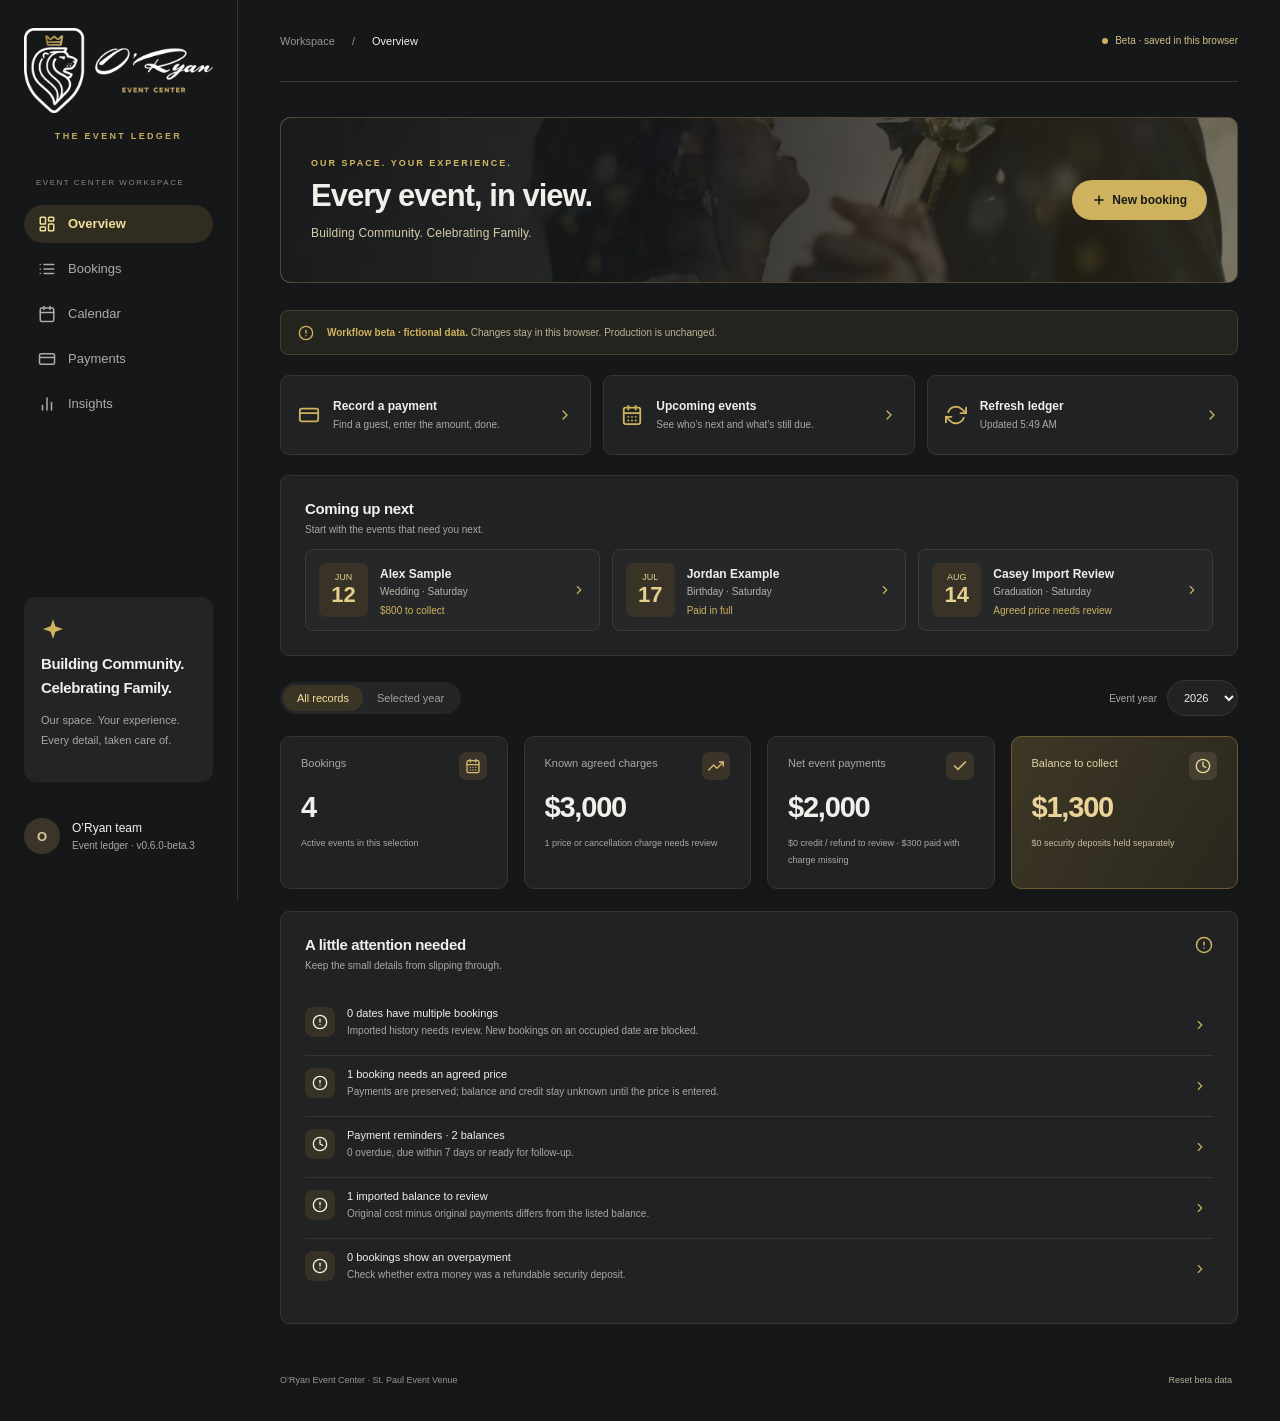
==== commit 0904b220: "Publish beta 0.6.0-beta.3 prefilled rental times Co-Authored-By: Claude Opus 5.5 <noreply@anthropic." ====
--- a/beta/index.html
+++ b/beta/index.html
@@ -1,5 +1,5 @@
 <!doctype html><html lang="en"><head><meta http-equiv="Content-Security-Policy" content="default-src 'self' data: blob:; script-src 'self'; style-src 'self' 'unsafe-inline' https://fonts.googleapis.com; font-src 'self' https://fonts.gstatic.com; connect-src 'none'; base-uri 'none'; form-action 'none'"><meta charset="utf-8"><meta name="viewport" content="width=device-width,initial-scale=1"><meta name="theme-color" content="#151719"><meta name="robots" content="noindex,nofollow"><title>Beta · O’Ryan · Event Center Ledger</title><link rel="stylesheet" href="style.css?v=ebe18a1b5262"></head><body>
-<aside><a class="brand" href="https://www.oryaneventcenter.com" target="_blank" rel="noopener noreferrer" aria-label="O’Ryan Event Center website"><img src="assets/oryan-logo.png" alt="O’Ryan Event Center"><span class="brand-label">THE EVENT LEDGER</span></a><div class="workspace">EVENT CENTER WORKSPACE</div><nav><button class="active" data-view="overview"><svg class="icon" viewBox="0 0 24 24" width="18" height="18" fill="none" stroke="currentColor" stroke-width="2" stroke-linecap="round" stroke-linejoin="round" aria-hidden="true"><rect x="3" y="3" width="7" height="9" rx="1"/><rect x="14" y="3" width="7" height="5" rx="1"/><rect x="14" y="12" width="7" height="9" rx="1"/><rect x="3" y="16" width="7" height="5" rx="1"/></svg><span>Overview</span></button><button data-view="bookings"><svg class="icon" viewBox="0 0 24 24" width="18" height="18" fill="none" stroke="currentColor" stroke-width="2" stroke-linecap="round" stroke-linejoin="round" aria-hidden="true"><line x1="8" y1="6" x2="21" y2="6"/><line x1="8" y1="12" x2="21" y2="12"/><line x1="8" y1="18" x2="21" y2="18"/><line x1="3" y1="6" x2="3.01" y2="6"/><line x1="3" y1="12" x2="3.01" y2="12"/><line x1="3" y1="18" x2="3.01" y2="18"/></svg><span>Bookings</span></button><button data-view="calendar"><svg class="icon" viewBox="0 0 24 24" width="18" height="18" fill="none" stroke="currentColor" stroke-width="2" stroke-linecap="round" stroke-linejoin="round" aria-hidden="true"><rect x="3" y="4" width="18" height="18" rx="2" ry="2"/><line x1="16" y1="2" x2="16" y2="6"/><line x1="8" y1="2" x2="8" y2="6"/><line x1="3" y1="10" x2="21" y2="10"/></svg><span>Calendar</span></button><button data-view="payments"><svg class="icon" viewBox="0 0 24 24" width="18" height="18" fill="none" stroke="currentColor" stroke-width="2" stroke-linecap="round" stroke-linejoin="round" aria-hidden="true"><rect x="2" y="5" width="20" height="14" rx="2"/><line x1="2" y1="10" x2="22" y2="10"/></svg><span>Payments</span></button><button data-view="insights"><svg class="icon" viewBox="0 0 24 24" width="18" height="18" fill="none" stroke="currentColor" stroke-width="2" stroke-linecap="round" stroke-linejoin="round" aria-hidden="true"><line x1="18" y1="20" x2="18" y2="10"/><line x1="12" y1="20" x2="12" y2="4"/><line x1="6" y1="20" x2="6" y2="14"/></svg><span>Insights</span></button></nav><div class="sidebar-note"><span><svg class="icon" viewBox="0 0 24 24" width="24" height="24" fill="currentColor" aria-hidden="true"><path d="M12 2l2.4 7.2L22 12l-7.6 2.8L12 22l-2.4-7.2L2 12l7.6-2.8L12 2z"/></svg></span><strong>Building Community.<br>Celebrating Family.</strong><p>Our space. Your experience. Every detail, taken care of.</p></div><button type="button" class="account" id="accountButton" aria-haspopup="dialog"><b class="account-initial">O</b><span><span id="accountName">O’Ryan team</span><small>Event ledger · v0.6.0-beta.2</small></span></button></aside>
+<aside><a class="brand" href="https://www.oryaneventcenter.com" target="_blank" rel="noopener noreferrer" aria-label="O’Ryan Event Center website"><img src="assets/oryan-logo.png" alt="O’Ryan Event Center"><span class="brand-label">THE EVENT LEDGER</span></a><div class="workspace">EVENT CENTER WORKSPACE</div><nav><button class="active" data-view="overview"><svg class="icon" viewBox="0 0 24 24" width="18" height="18" fill="none" stroke="currentColor" stroke-width="2" stroke-linecap="round" stroke-linejoin="round" aria-hidden="true"><rect x="3" y="3" width="7" height="9" rx="1"/><rect x="14" y="3" width="7" height="5" rx="1"/><rect x="14" y="12" width="7" height="9" rx="1"/><rect x="3" y="16" width="7" height="5" rx="1"/></svg><span>Overview</span></button><button data-view="bookings"><svg class="icon" viewBox="0 0 24 24" width="18" height="18" fill="none" stroke="currentColor" stroke-width="2" stroke-linecap="round" stroke-linejoin="round" aria-hidden="true"><line x1="8" y1="6" x2="21" y2="6"/><line x1="8" y1="12" x2="21" y2="12"/><line x1="8" y1="18" x2="21" y2="18"/><line x1="3" y1="6" x2="3.01" y2="6"/><line x1="3" y1="12" x2="3.01" y2="12"/><line x1="3" y1="18" x2="3.01" y2="18"/></svg><span>Bookings</span></button><button data-view="calendar"><svg class="icon" viewBox="0 0 24 24" width="18" height="18" fill="none" stroke="currentColor" stroke-width="2" stroke-linecap="round" stroke-linejoin="round" aria-hidden="true"><rect x="3" y="4" width="18" height="18" rx="2" ry="2"/><line x1="16" y1="2" x2="16" y2="6"/><line x1="8" y1="2" x2="8" y2="6"/><line x1="3" y1="10" x2="21" y2="10"/></svg><span>Calendar</span></button><button data-view="payments"><svg class="icon" viewBox="0 0 24 24" width="18" height="18" fill="none" stroke="currentColor" stroke-width="2" stroke-linecap="round" stroke-linejoin="round" aria-hidden="true"><rect x="2" y="5" width="20" height="14" rx="2"/><line x1="2" y1="10" x2="22" y2="10"/></svg><span>Payments</span></button><button data-view="insights"><svg class="icon" viewBox="0 0 24 24" width="18" height="18" fill="none" stroke="currentColor" stroke-width="2" stroke-linecap="round" stroke-linejoin="round" aria-hidden="true"><line x1="18" y1="20" x2="18" y2="10"/><line x1="12" y1="20" x2="12" y2="4"/><line x1="6" y1="20" x2="6" y2="14"/></svg><span>Insights</span></button></nav><div class="sidebar-note"><span><svg class="icon" viewBox="0 0 24 24" width="24" height="24" fill="currentColor" aria-hidden="true"><path d="M12 2l2.4 7.2L22 12l-7.6 2.8L12 22l-2.4-7.2L2 12l7.6-2.8L12 2z"/></svg></span><strong>Building Community.<br>Celebrating Family.</strong><p>Our space. Your experience. Every detail, taken care of.</p></div><button type="button" class="account" id="accountButton" aria-haspopup="dialog"><b class="account-initial">O</b><span><span id="accountName">O’Ryan team</span><small>Event ledger · v0.6.0-beta.3</small></span></button></aside>
 <main><header><img class="mobile-logo" src="assets/oryan-logo.png" alt="O’Ryan Event Center"><span class="breadcrumb">Workspace <span>/</span> <b id="crumb">Overview</b></span><span class="preview-dot" id="connectionStatus" role="status">Demo · saved on this device</span><button type="button" class="account-chip" id="accountChip" aria-label="Account" aria-haspopup="dialog"><b class="account-initial">O</b></button></header><div class="intro"><div><p class="eyebrow">OUR SPACE. YOUR EXPERIENCE.</p><h1 id="title">Every event, in view.</h1><p class="subtitle">Building Community. Celebrating Family.</p></div><button class="primary" id="newBooking"><svg class="icon" viewBox="0 0 24 24" width="14" height="14" fill="none" stroke="currentColor" stroke-width="2.5" stroke-linecap="round" stroke-linejoin="round" aria-hidden="true"><line x1="12" y1="5" x2="12" y2="19"/><line x1="5" y1="12" x2="19" y2="12"/></svg>New booking</button></div>
 <div class="demo-banner" id="modeBanner"><span><svg class="icon" viewBox="0 0 24 24" width="20" height="20" fill="currentColor" aria-hidden="true"><path d="M12 2l2.4 7.2L22 12l-7.6 2.8L12 22l-2.4-7.2L2 12l7.6-2.8L12 2z"/></svg></span><div><b>Try the new flow.</b> Anonymous ledger sample. Demo changes stay on this device; your Google Sheet is unchanged.</div></div>
 <div id="loadError" class="load-error" role="alert" hidden><p></p><button class="quiet" id="retryLoad">Try again</button></div>
@@ -22,6 +22,6 @@
 <dialog id="pickerDialog" aria-labelledby="pickerTitle"><div class="modal-heading"><div><p class="eyebrow">ONE QUICK UPDATE</p><h2 id="pickerTitle">Who’s the payment for?</h2></div><button class="close" aria-label="Close"><svg class="icon" viewBox="0 0 24 24" width="18" height="18" fill="none" stroke="currentColor" stroke-width="2" stroke-linecap="round" stroke-linejoin="round" aria-hidden="true"><line x1="18" y1="6" x2="6" y2="18"/><line x1="6" y1="6" x2="18" y2="18"/></svg></button></div><p class="modal-sub">Choose a booking with an event balance due.</p><label class="search picker-search"><span><svg class="icon" viewBox="0 0 24 24" width="16" height="16" fill="none" stroke="currentColor" stroke-width="2" stroke-linecap="round" stroke-linejoin="round" aria-hidden="true"><circle cx="11" cy="11" r="8"/><line x1="21" y1="21" x2="16.65" y2="16.65"/></svg></span><input id="paymentSearch" type="search" placeholder="Guest name, phone, or contract" aria-label="Find a booking for payment"></label><div id="paymentChoices"></div></dialog>
 <dialog id="paymentDialog" aria-labelledby="paymentTitle"><form id="paymentForm"><div class="modal-heading"><div><p class="eyebrow">ONE QUICK UPDATE</p><h2 id="paymentTitle">Record a payment</h2></div><button type="button" class="close" aria-label="Close"><svg class="icon" viewBox="0 0 24 24" width="18" height="18" fill="none" stroke="currentColor" stroke-width="2" stroke-linecap="round" stroke-linejoin="round" aria-hidden="true"><line x1="18" y1="6" x2="6" y2="18"/><line x1="6" y1="6" x2="18" y2="18"/></svg></button></div><p id="paymentGuest" class="modal-sub"></p><div id="paymentSummary" class="payment-summary"></div><div class="form-grid"><label class="wide">Amount received ($)<div class="amount-entry"><input name="amount" required type="number" min="0.01" max="1000000" step="0.01" inputmode="decimal" placeholder="0.00"><button type="button" class="quiet" id="payRemaining">Pay remaining</button></div></label><label>Date received<input name="date" required type="date"></label><label>Payment method<select name="method"><option>Cash</option><option>Card</option><option>Zelle</option><option>CashApp</option><option>Venmo</option><option>Check</option><option>Other</option></select></label><label class="wide">Note <span class="optional">Optional</span><input name="note" maxlength="500" placeholder="Receipt number or a short note"></label></div><div class="balance-preview"><span>Balance after this payment</span><strong id="afterPayment">—</strong></div><p class="form-note">Records money already received. It does not charge the guest. Keep refundable security deposits separate.</p><p class="form-error" id="paymentError" role="alert" hidden></p><div class="modal-actions"><span class="save-destination">Saved on this device</span><button class="primary" type="submit">Save payment</button></div></form></dialog>
 <dialog id="detailDialog" aria-labelledby="detailTitle"><div class="modal-heading"><div><p class="eyebrow">EVERY DETAIL, TOGETHER</p><h2 id="detailTitle">Booking details</h2></div><button class="close" aria-label="Close"><svg class="icon" viewBox="0 0 24 24" width="18" height="18" fill="none" stroke="currentColor" stroke-width="2" stroke-linecap="round" stroke-linejoin="round" aria-hidden="true"><line x1="18" y1="6" x2="6" y2="18"/><line x1="6" y1="6" x2="18" y2="18"/></svg></button></div><div id="detailContent"></div><p id="cancelBookingAction"><button type="button" class="quiet" id="detailCancelBooking">Cancel booking</button></p><div class="modal-actions"><button class="quiet" id="detailClose">Close</button><button type="button" class="quiet" id="detailContract" hidden>Prepare contract</button><button class="primary" id="detailPayment"><svg class="icon" viewBox="0 0 24 24" width="14" height="14" fill="none" stroke="currentColor" stroke-width="2.5" stroke-linecap="round" stroke-linejoin="round" aria-hidden="true"><line x1="12" y1="5" x2="12" y2="19"/><line x1="5" y1="12" x2="19" y2="12"/></svg>Record payment</button></div></dialog>
-<dialog id="contractDialog" aria-labelledby="contractTitle"><form id="contractForm" novalidate><div class="modal-heading"><div><p class="eyebrow">PDF ONLY</p><h2 id="contractTitle">Prepare contract</h2></div><button type="button" class="close" aria-label="Close"><svg class="icon" viewBox="0 0 24 24" width="18" height="18" fill="none" stroke="currentColor" stroke-width="2" stroke-linecap="round" stroke-linejoin="round" aria-hidden="true"><line x1="18" y1="6" x2="6" y2="18"/><line x1="6" y1="6" x2="18" y2="18"/></svg></button></div><p id="contractGuest" class="modal-sub"></p><p class="form-note">These details are used only for this PDF. The ledger will not change. Signatures, initials and signing dates stay blank.</p><div id="contractInputs"><div id="contractSummary" class="payment-summary"></div><p id="contractPriceNote" class="review-note" hidden>The ledger has no agreed price. Enter it for this PDF only.</p><div class="form-grid"><p class="form-note wide">Rental hours: 10:00 AM – 12:00 AM</p><label id="contractPriceLabel" class="wide" hidden>Agreed price for this PDF ($) <span class="required">Required</span><input name="missingPrice" type="number" min="0" max="1000000" step="0.01" inputmode="decimal"></label><label class="wide">Phone <span class="optional">Optional</span><input name="phone" type="tel" maxlength="40"></label><label class="wide">Customer address <span class="optional">Optional</span><textarea name="address" maxlength="180" rows="2"></textarea></label><label>Staff name <span class="optional">Optional</span><input name="staff" maxlength="80"></label><label>Staff title <span class="optional">Optional</span><input name="title" maxlength="60"></label><label id="contractSecurityLabel" class="wide" hidden>Security hours <span class="required">Required</span><input name="securityHours" type="number" min="0.01" max="24" step="0.01" inputmode="decimal"></label><label>Initial amount due ($) <span class="required">Required</span><input name="initial" type="number" min="0" max="1000000" step="0.01" required inputmode="decimal"></label><label>Initial payment method <span class="optional">Optional</span><select name="method"><option value="">Leave blank</option><option>Cash</option><option>Card</option><option>Check</option><option>CashApp</option><option>Venmo</option><option>Zelle</option></select></label></div><p id="contractSchedule" class="form-note"></p><p class="form-note">The schedule is separate from payments already recorded. Selected extras, including Bar, are part of the agreed price. The refundable damage deposit stays separate.</p><fieldset id="contractConfirmLabel" hidden><label><input name="confirmSchedule" type="checkbox">I have reviewed the payment schedule and its past deadline for this event.</label></fieldset></div><p id="contractFile" class="modal-sub" hidden></p><p class="form-error" id="contractError" role="alert" hidden></p><div class="modal-actions"><button type="button" class="quiet" id="contractCancel">Cancel</button><button type="submit" class="primary" id="contractCreate">Create PDF</button><button type="button" class="primary" id="contractShare" hidden>Share or save PDF</button></div></form></dialog>
+<dialog id="contractDialog" aria-labelledby="contractTitle"><form id="contractForm" novalidate><div class="modal-heading"><div><p class="eyebrow">PDF ONLY</p><h2 id="contractTitle">Prepare contract</h2></div><button type="button" class="close" aria-label="Close"><svg class="icon" viewBox="0 0 24 24" width="18" height="18" fill="none" stroke="currentColor" stroke-width="2" stroke-linecap="round" stroke-linejoin="round" aria-hidden="true"><line x1="18" y1="6" x2="6" y2="18"/><line x1="6" y1="6" x2="18" y2="18"/></svg></button></div><p id="contractGuest" class="modal-sub"></p><p class="form-note">These details are used only for this PDF. The ledger will not change. Signatures, initials and signing dates stay blank.</p><div id="contractInputs"><div id="contractSummary" class="payment-summary"></div><p id="contractPriceNote" class="review-note" hidden>The ledger has no agreed price. Enter it for this PDF only.</p><div class="form-grid"><label>Rental start <span class="required">Required</span><input name="start" type="time" value="10:00" required></label><label>Rental end <span class="required">Required</span><input name="end" type="time" value="00:00" required></label><label id="contractPriceLabel" class="wide" hidden>Agreed price for this PDF ($) <span class="required">Required</span><input name="missingPrice" type="number" min="0" max="1000000" step="0.01" inputmode="decimal"></label><label class="wide">Phone <span class="optional">Optional</span><input name="phone" type="tel" maxlength="40"></label><label class="wide">Customer address <span class="optional">Optional</span><textarea name="address" maxlength="180" rows="2"></textarea></label><label>Staff name <span class="optional">Optional</span><input name="staff" maxlength="80"></label><label>Staff title <span class="optional">Optional</span><input name="title" maxlength="60"></label><label id="contractSecurityLabel" class="wide" hidden>Security hours <span class="required">Required</span><input name="securityHours" type="number" min="0.01" max="24" step="0.01" inputmode="decimal"></label><label>Initial amount due ($) <span class="required">Required</span><input name="initial" type="number" min="0" max="1000000" step="0.01" required inputmode="decimal"></label><label>Initial payment method <span class="optional">Optional</span><select name="method"><option value="">Leave blank</option><option>Cash</option><option>Card</option><option>Check</option><option>CashApp</option><option>Venmo</option><option>Zelle</option></select></label></div><p id="contractSchedule" class="form-note"></p><p class="form-note">The schedule is separate from payments already recorded. Selected extras, including Bar, are part of the agreed price. The refundable damage deposit stays separate.</p><fieldset id="contractConfirmLabel" hidden><label><input name="confirmSchedule" type="checkbox">I have reviewed the payment schedule and its past deadline for this event.</label></fieldset></div><p id="contractFile" class="modal-sub" hidden></p><p class="form-error" id="contractError" role="alert" hidden></p><div class="modal-actions"><button type="button" class="quiet" id="contractCancel">Cancel</button><button type="submit" class="primary" id="contractCreate">Create PDF</button><button type="button" class="primary" id="contractShare" hidden>Share or save PDF</button></div></form></dialog>
 <dialog id="blackoutDialog" aria-labelledby="blackoutTitle"><form id="blackoutForm"><div class="modal-heading"><div><p class="eyebrow">DATE AVAILABILITY</p><h2 id="blackoutTitle">Block a date</h2></div><button type="button" class="close" aria-label="Close"><svg class="icon" viewBox="0 0 24 24" width="18" height="18" fill="none" stroke="currentColor" stroke-width="2" stroke-linecap="round" stroke-linejoin="round" aria-hidden="true"><line x1="18" y1="6" x2="6" y2="18"/><line x1="6" y1="6" x2="18" y2="18"/></svg></button></div><p class="modal-sub">Block a date on the calendar so no bookings or events can be scheduled on this day.</p><div class="form-grid"><label class="wide">Name of person blocking this date <span class="required">Required</span><input name="blockedBy" required maxlength="150" placeholder="Your name and role" autocomplete="name"></label><label>Date to block <span class="required">Required</span><input name="date" type="date" required></label><label>Block reason<select name="reason"><option value="Venue maintenance">Venue maintenance</option><option value="Private hold">Private hold</option><option value="Owner reservation">Owner reservation</option><option value="Holiday closure">Holiday closure</option><option value="Staff holiday">Staff holiday</option><option value="Other">Other</option></select></label><label class="wide">Notes <span class="optional">Optional</span><textarea name="notes" rows="2" maxlength="500" placeholder="Additional details or notes about this blocked date"></textarea></label></div><p class="conflict" id="blackoutConflict" role="status"></p><p class="form-error" id="blackoutError" role="alert" hidden></p><div class="modal-actions"><button type="button" class="quiet" id="blackoutCancel">Cancel</button><button class="primary" type="submit" id="blackoutSave">Block date</button></div></form></dialog>
-<dialog id="cancelBookingDialog" aria-labelledby="cancelBookingTitle"><form id="cancelBookingForm"><div class="modal-heading"><div><p class="eyebrow">BOOKING</p><h2 id="cancelBookingTitle">Cancel this booking?</h2></div><button type="button" class="close" aria-label="Close"><svg class="icon" viewBox="0 0 24 24" width="18" height="18" fill="none" stroke="currentColor" stroke-width="2" stroke-linecap="round" stroke-linejoin="round" aria-hidden="true"><line x1="18" y1="6" x2="6" y2="18"/><line x1="6" y1="6" x2="18" y2="18"/></svg></button></div><p class="modal-sub" id="cancelBookingGuest"></p><p>This releases the date and removes the booking from active totals and reminders. Booking details and payment history are kept under Cancelled bookings.</p><p>No money is refunded or changed. Reconcile any refund, security deposit or cancellation charge separately. Existing downloaded contracts are unchanged.</p><p class="form-error" id="cancelBookingError" role="alert" hidden></p><div class="modal-actions"><button type="button" class="quiet" id="cancelBookingBack">Keep booking</button><button type="submit" class="primary">Cancel booking</button></div></form></dialog><dialog id="confirmDialog" aria-labelledby="confirmTitle" aria-describedby="confirmMessage"><form method="dialog"><h2 id="confirmTitle"></h2><p id="confirmMessage"></p><div class="modal-actions"><button class="quiet" id="confirmNo" value="no"></button><button class="primary" id="confirmYes" value="yes"></button></div></form></dialog><div id="toast" role="status"></div><script src="beta-config.js?v=e13ade9fcd91"></script><script src="domain.js?v=9dd263c90362"></script><script src="beta-engine.js?v=1b6bd6ef80a3"></script><script src="beta-calendar.js?v=1e66faf47a67"></script><script src="beta-fixtures.js?v=9489dff6706e"></script><script src="beta-contracts.js?v=fcfcb8b190cf"></script><script src="beta-client.js?v=62cbbd2d3e1e"></script><script src="beta-ui.js?v=3b90b5766fc2"></script><script src="beta-features.js?v=fc68cffaf4ee"></script><script src="app.js?v=7d49f48ab2a6"></script></body></html>
+<dialog id="cancelBookingDialog" aria-labelledby="cancelBookingTitle"><form id="cancelBookingForm"><div class="modal-heading"><div><p class="eyebrow">BOOKING</p><h2 id="cancelBookingTitle">Cancel this booking?</h2></div><button type="button" class="close" aria-label="Close"><svg class="icon" viewBox="0 0 24 24" width="18" height="18" fill="none" stroke="currentColor" stroke-width="2" stroke-linecap="round" stroke-linejoin="round" aria-hidden="true"><line x1="18" y1="6" x2="6" y2="18"/><line x1="6" y1="6" x2="18" y2="18"/></svg></button></div><p class="modal-sub" id="cancelBookingGuest"></p><p>This releases the date and removes the booking from active totals and reminders. Booking details and payment history are kept under Cancelled bookings.</p><p>No money is refunded or changed. Reconcile any refund, security deposit or cancellation charge separately. Existing downloaded contracts are unchanged.</p><p class="form-error" id="cancelBookingError" role="alert" hidden></p><div class="modal-actions"><button type="button" class="quiet" id="cancelBookingBack">Keep booking</button><button type="submit" class="primary">Cancel booking</button></div></form></dialog><dialog id="confirmDialog" aria-labelledby="confirmTitle" aria-describedby="confirmMessage"><form method="dialog"><h2 id="confirmTitle"></h2><p id="confirmMessage"></p><div class="modal-actions"><button class="quiet" id="confirmNo" value="no"></button><button class="primary" id="confirmYes" value="yes"></button></div></form></dialog><div id="toast" role="status"></div><script src="beta-config.js?v=e13ade9fcd91"></script><script src="domain.js?v=9dd263c90362"></script><script src="beta-engine.js?v=1b6bd6ef80a3"></script><script src="beta-calendar.js?v=1e66faf47a67"></script><script src="beta-fixtures.js?v=9489dff6706e"></script><script src="beta-contracts.js?v=ff7d8a5de8bc"></script><script src="beta-client.js?v=62cbbd2d3e1e"></script><script src="beta-ui.js?v=3b90b5766fc2"></script><script src="beta-features.js?v=fc68cffaf4ee"></script><script src="app.js?v=99ed3822b4d3"></script></body></html>
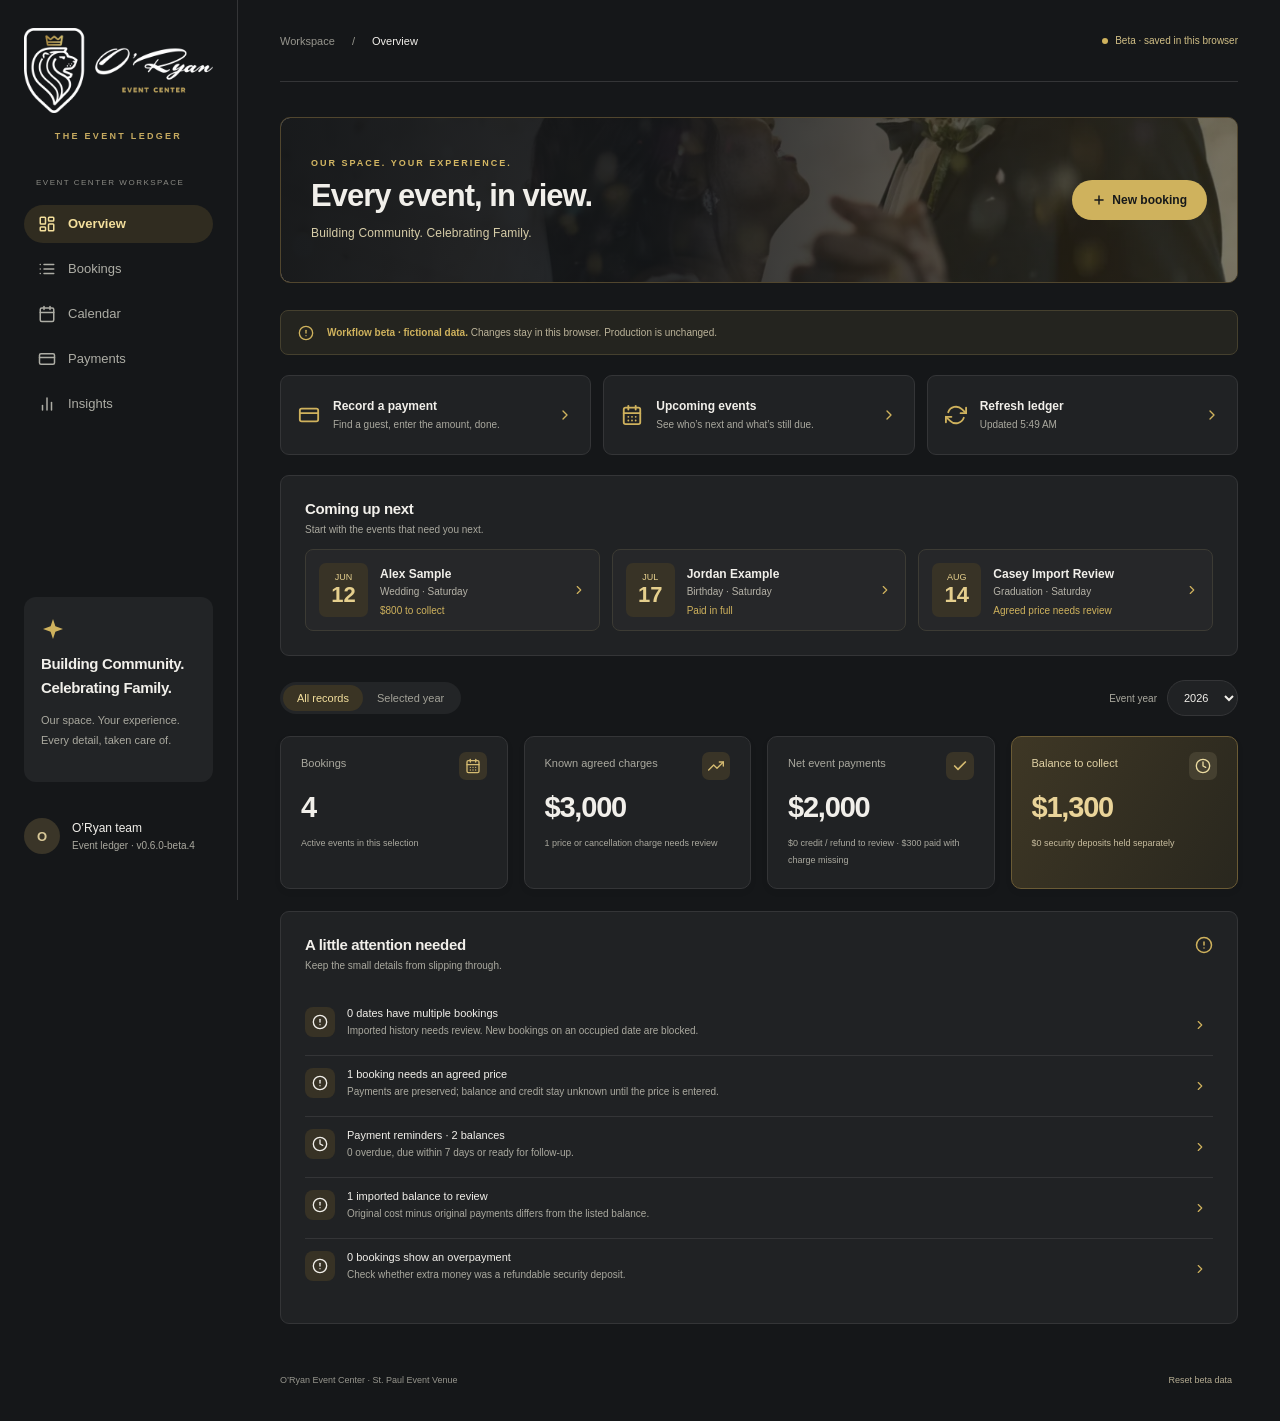
==== commit eef3bbfc: "Publish beta 0.6.0-beta.4 tick boxes and split payments Co-Authored-By: Claude Opus 5.5 <noreply@ant" ====
--- a/beta/index.html
+++ b/beta/index.html
@@ -1,5 +1,5 @@
 <!doctype html><html lang="en"><head><meta http-equiv="Content-Security-Policy" content="default-src 'self' data: blob:; script-src 'self'; style-src 'self' 'unsafe-inline' https://fonts.googleapis.com; font-src 'self' https://fonts.gstatic.com; connect-src 'none'; base-uri 'none'; form-action 'none'"><meta charset="utf-8"><meta name="viewport" content="width=device-width,initial-scale=1"><meta name="theme-color" content="#151719"><meta name="robots" content="noindex,nofollow"><title>Beta · O’Ryan · Event Center Ledger</title><link rel="stylesheet" href="style.css?v=ebe18a1b5262"></head><body>
-<aside><a class="brand" href="https://www.oryaneventcenter.com" target="_blank" rel="noopener noreferrer" aria-label="O’Ryan Event Center website"><img src="assets/oryan-logo.png" alt="O’Ryan Event Center"><span class="brand-label">THE EVENT LEDGER</span></a><div class="workspace">EVENT CENTER WORKSPACE</div><nav><button class="active" data-view="overview"><svg class="icon" viewBox="0 0 24 24" width="18" height="18" fill="none" stroke="currentColor" stroke-width="2" stroke-linecap="round" stroke-linejoin="round" aria-hidden="true"><rect x="3" y="3" width="7" height="9" rx="1"/><rect x="14" y="3" width="7" height="5" rx="1"/><rect x="14" y="12" width="7" height="9" rx="1"/><rect x="3" y="16" width="7" height="5" rx="1"/></svg><span>Overview</span></button><button data-view="bookings"><svg class="icon" viewBox="0 0 24 24" width="18" height="18" fill="none" stroke="currentColor" stroke-width="2" stroke-linecap="round" stroke-linejoin="round" aria-hidden="true"><line x1="8" y1="6" x2="21" y2="6"/><line x1="8" y1="12" x2="21" y2="12"/><line x1="8" y1="18" x2="21" y2="18"/><line x1="3" y1="6" x2="3.01" y2="6"/><line x1="3" y1="12" x2="3.01" y2="12"/><line x1="3" y1="18" x2="3.01" y2="18"/></svg><span>Bookings</span></button><button data-view="calendar"><svg class="icon" viewBox="0 0 24 24" width="18" height="18" fill="none" stroke="currentColor" stroke-width="2" stroke-linecap="round" stroke-linejoin="round" aria-hidden="true"><rect x="3" y="4" width="18" height="18" rx="2" ry="2"/><line x1="16" y1="2" x2="16" y2="6"/><line x1="8" y1="2" x2="8" y2="6"/><line x1="3" y1="10" x2="21" y2="10"/></svg><span>Calendar</span></button><button data-view="payments"><svg class="icon" viewBox="0 0 24 24" width="18" height="18" fill="none" stroke="currentColor" stroke-width="2" stroke-linecap="round" stroke-linejoin="round" aria-hidden="true"><rect x="2" y="5" width="20" height="14" rx="2"/><line x1="2" y1="10" x2="22" y2="10"/></svg><span>Payments</span></button><button data-view="insights"><svg class="icon" viewBox="0 0 24 24" width="18" height="18" fill="none" stroke="currentColor" stroke-width="2" stroke-linecap="round" stroke-linejoin="round" aria-hidden="true"><line x1="18" y1="20" x2="18" y2="10"/><line x1="12" y1="20" x2="12" y2="4"/><line x1="6" y1="20" x2="6" y2="14"/></svg><span>Insights</span></button></nav><div class="sidebar-note"><span><svg class="icon" viewBox="0 0 24 24" width="24" height="24" fill="currentColor" aria-hidden="true"><path d="M12 2l2.4 7.2L22 12l-7.6 2.8L12 22l-2.4-7.2L2 12l7.6-2.8L12 2z"/></svg></span><strong>Building Community.<br>Celebrating Family.</strong><p>Our space. Your experience. Every detail, taken care of.</p></div><button type="button" class="account" id="accountButton" aria-haspopup="dialog"><b class="account-initial">O</b><span><span id="accountName">O’Ryan team</span><small>Event ledger · v0.6.0-beta.3</small></span></button></aside>
+<aside><a class="brand" href="https://www.oryaneventcenter.com" target="_blank" rel="noopener noreferrer" aria-label="O’Ryan Event Center website"><img src="assets/oryan-logo.png" alt="O’Ryan Event Center"><span class="brand-label">THE EVENT LEDGER</span></a><div class="workspace">EVENT CENTER WORKSPACE</div><nav><button class="active" data-view="overview"><svg class="icon" viewBox="0 0 24 24" width="18" height="18" fill="none" stroke="currentColor" stroke-width="2" stroke-linecap="round" stroke-linejoin="round" aria-hidden="true"><rect x="3" y="3" width="7" height="9" rx="1"/><rect x="14" y="3" width="7" height="5" rx="1"/><rect x="14" y="12" width="7" height="9" rx="1"/><rect x="3" y="16" width="7" height="5" rx="1"/></svg><span>Overview</span></button><button data-view="bookings"><svg class="icon" viewBox="0 0 24 24" width="18" height="18" fill="none" stroke="currentColor" stroke-width="2" stroke-linecap="round" stroke-linejoin="round" aria-hidden="true"><line x1="8" y1="6" x2="21" y2="6"/><line x1="8" y1="12" x2="21" y2="12"/><line x1="8" y1="18" x2="21" y2="18"/><line x1="3" y1="6" x2="3.01" y2="6"/><line x1="3" y1="12" x2="3.01" y2="12"/><line x1="3" y1="18" x2="3.01" y2="18"/></svg><span>Bookings</span></button><button data-view="calendar"><svg class="icon" viewBox="0 0 24 24" width="18" height="18" fill="none" stroke="currentColor" stroke-width="2" stroke-linecap="round" stroke-linejoin="round" aria-hidden="true"><rect x="3" y="4" width="18" height="18" rx="2" ry="2"/><line x1="16" y1="2" x2="16" y2="6"/><line x1="8" y1="2" x2="8" y2="6"/><line x1="3" y1="10" x2="21" y2="10"/></svg><span>Calendar</span></button><button data-view="payments"><svg class="icon" viewBox="0 0 24 24" width="18" height="18" fill="none" stroke="currentColor" stroke-width="2" stroke-linecap="round" stroke-linejoin="round" aria-hidden="true"><rect x="2" y="5" width="20" height="14" rx="2"/><line x1="2" y1="10" x2="22" y2="10"/></svg><span>Payments</span></button><button data-view="insights"><svg class="icon" viewBox="0 0 24 24" width="18" height="18" fill="none" stroke="currentColor" stroke-width="2" stroke-linecap="round" stroke-linejoin="round" aria-hidden="true"><line x1="18" y1="20" x2="18" y2="10"/><line x1="12" y1="20" x2="12" y2="4"/><line x1="6" y1="20" x2="6" y2="14"/></svg><span>Insights</span></button></nav><div class="sidebar-note"><span><svg class="icon" viewBox="0 0 24 24" width="24" height="24" fill="currentColor" aria-hidden="true"><path d="M12 2l2.4 7.2L22 12l-7.6 2.8L12 22l-2.4-7.2L2 12l7.6-2.8L12 2z"/></svg></span><strong>Building Community.<br>Celebrating Family.</strong><p>Our space. Your experience. Every detail, taken care of.</p></div><button type="button" class="account" id="accountButton" aria-haspopup="dialog"><b class="account-initial">O</b><span><span id="accountName">O’Ryan team</span><small>Event ledger · v0.6.0-beta.4</small></span></button></aside>
 <main><header><img class="mobile-logo" src="assets/oryan-logo.png" alt="O’Ryan Event Center"><span class="breadcrumb">Workspace <span>/</span> <b id="crumb">Overview</b></span><span class="preview-dot" id="connectionStatus" role="status">Demo · saved on this device</span><button type="button" class="account-chip" id="accountChip" aria-label="Account" aria-haspopup="dialog"><b class="account-initial">O</b></button></header><div class="intro"><div><p class="eyebrow">OUR SPACE. YOUR EXPERIENCE.</p><h1 id="title">Every event, in view.</h1><p class="subtitle">Building Community. Celebrating Family.</p></div><button class="primary" id="newBooking"><svg class="icon" viewBox="0 0 24 24" width="14" height="14" fill="none" stroke="currentColor" stroke-width="2.5" stroke-linecap="round" stroke-linejoin="round" aria-hidden="true"><line x1="12" y1="5" x2="12" y2="19"/><line x1="5" y1="12" x2="19" y2="12"/></svg>New booking</button></div>
 <div class="demo-banner" id="modeBanner"><span><svg class="icon" viewBox="0 0 24 24" width="20" height="20" fill="currentColor" aria-hidden="true"><path d="M12 2l2.4 7.2L22 12l-7.6 2.8L12 22l-2.4-7.2L2 12l7.6-2.8L12 2z"/></svg></span><div><b>Try the new flow.</b> Anonymous ledger sample. Demo changes stay on this device; your Google Sheet is unchanged.</div></div>
 <div id="loadError" class="load-error" role="alert" hidden><p></p><button class="quiet" id="retryLoad">Try again</button></div>
@@ -24,4 +24,4 @@
 <dialog id="detailDialog" aria-labelledby="detailTitle"><div class="modal-heading"><div><p class="eyebrow">EVERY DETAIL, TOGETHER</p><h2 id="detailTitle">Booking details</h2></div><button class="close" aria-label="Close"><svg class="icon" viewBox="0 0 24 24" width="18" height="18" fill="none" stroke="currentColor" stroke-width="2" stroke-linecap="round" stroke-linejoin="round" aria-hidden="true"><line x1="18" y1="6" x2="6" y2="18"/><line x1="6" y1="6" x2="18" y2="18"/></svg></button></div><div id="detailContent"></div><p id="cancelBookingAction"><button type="button" class="quiet" id="detailCancelBooking">Cancel booking</button></p><div class="modal-actions"><button class="quiet" id="detailClose">Close</button><button type="button" class="quiet" id="detailContract" hidden>Prepare contract</button><button class="primary" id="detailPayment"><svg class="icon" viewBox="0 0 24 24" width="14" height="14" fill="none" stroke="currentColor" stroke-width="2.5" stroke-linecap="round" stroke-linejoin="round" aria-hidden="true"><line x1="12" y1="5" x2="12" y2="19"/><line x1="5" y1="12" x2="19" y2="12"/></svg>Record payment</button></div></dialog>
 <dialog id="contractDialog" aria-labelledby="contractTitle"><form id="contractForm" novalidate><div class="modal-heading"><div><p class="eyebrow">PDF ONLY</p><h2 id="contractTitle">Prepare contract</h2></div><button type="button" class="close" aria-label="Close"><svg class="icon" viewBox="0 0 24 24" width="18" height="18" fill="none" stroke="currentColor" stroke-width="2" stroke-linecap="round" stroke-linejoin="round" aria-hidden="true"><line x1="18" y1="6" x2="6" y2="18"/><line x1="6" y1="6" x2="18" y2="18"/></svg></button></div><p id="contractGuest" class="modal-sub"></p><p class="form-note">These details are used only for this PDF. The ledger will not change. Signatures, initials and signing dates stay blank.</p><div id="contractInputs"><div id="contractSummary" class="payment-summary"></div><p id="contractPriceNote" class="review-note" hidden>The ledger has no agreed price. Enter it for this PDF only.</p><div class="form-grid"><label>Rental start <span class="required">Required</span><input name="start" type="time" value="10:00" required></label><label>Rental end <span class="required">Required</span><input name="end" type="time" value="00:00" required></label><label id="contractPriceLabel" class="wide" hidden>Agreed price for this PDF ($) <span class="required">Required</span><input name="missingPrice" type="number" min="0" max="1000000" step="0.01" inputmode="decimal"></label><label class="wide">Phone <span class="optional">Optional</span><input name="phone" type="tel" maxlength="40"></label><label class="wide">Customer address <span class="optional">Optional</span><textarea name="address" maxlength="180" rows="2"></textarea></label><label>Staff name <span class="optional">Optional</span><input name="staff" maxlength="80"></label><label>Staff title <span class="optional">Optional</span><input name="title" maxlength="60"></label><label id="contractSecurityLabel" class="wide" hidden>Security hours <span class="required">Required</span><input name="securityHours" type="number" min="0.01" max="24" step="0.01" inputmode="decimal"></label><label>Initial amount due ($) <span class="required">Required</span><input name="initial" type="number" min="0" max="1000000" step="0.01" required inputmode="decimal"></label><label>Initial payment method <span class="optional">Optional</span><select name="method"><option value="">Leave blank</option><option>Cash</option><option>Card</option><option>Check</option><option>CashApp</option><option>Venmo</option><option>Zelle</option></select></label></div><p id="contractSchedule" class="form-note"></p><p class="form-note">The schedule is separate from payments already recorded. Selected extras, including Bar, are part of the agreed price. The refundable damage deposit stays separate.</p><fieldset id="contractConfirmLabel" hidden><label><input name="confirmSchedule" type="checkbox">I have reviewed the payment schedule and its past deadline for this event.</label></fieldset></div><p id="contractFile" class="modal-sub" hidden></p><p class="form-error" id="contractError" role="alert" hidden></p><div class="modal-actions"><button type="button" class="quiet" id="contractCancel">Cancel</button><button type="submit" class="primary" id="contractCreate">Create PDF</button><button type="button" class="primary" id="contractShare" hidden>Share or save PDF</button></div></form></dialog>
 <dialog id="blackoutDialog" aria-labelledby="blackoutTitle"><form id="blackoutForm"><div class="modal-heading"><div><p class="eyebrow">DATE AVAILABILITY</p><h2 id="blackoutTitle">Block a date</h2></div><button type="button" class="close" aria-label="Close"><svg class="icon" viewBox="0 0 24 24" width="18" height="18" fill="none" stroke="currentColor" stroke-width="2" stroke-linecap="round" stroke-linejoin="round" aria-hidden="true"><line x1="18" y1="6" x2="6" y2="18"/><line x1="6" y1="6" x2="18" y2="18"/></svg></button></div><p class="modal-sub">Block a date on the calendar so no bookings or events can be scheduled on this day.</p><div class="form-grid"><label class="wide">Name of person blocking this date <span class="required">Required</span><input name="blockedBy" required maxlength="150" placeholder="Your name and role" autocomplete="name"></label><label>Date to block <span class="required">Required</span><input name="date" type="date" required></label><label>Block reason<select name="reason"><option value="Venue maintenance">Venue maintenance</option><option value="Private hold">Private hold</option><option value="Owner reservation">Owner reservation</option><option value="Holiday closure">Holiday closure</option><option value="Staff holiday">Staff holiday</option><option value="Other">Other</option></select></label><label class="wide">Notes <span class="optional">Optional</span><textarea name="notes" rows="2" maxlength="500" placeholder="Additional details or notes about this blocked date"></textarea></label></div><p class="conflict" id="blackoutConflict" role="status"></p><p class="form-error" id="blackoutError" role="alert" hidden></p><div class="modal-actions"><button type="button" class="quiet" id="blackoutCancel">Cancel</button><button class="primary" type="submit" id="blackoutSave">Block date</button></div></form></dialog>
-<dialog id="cancelBookingDialog" aria-labelledby="cancelBookingTitle"><form id="cancelBookingForm"><div class="modal-heading"><div><p class="eyebrow">BOOKING</p><h2 id="cancelBookingTitle">Cancel this booking?</h2></div><button type="button" class="close" aria-label="Close"><svg class="icon" viewBox="0 0 24 24" width="18" height="18" fill="none" stroke="currentColor" stroke-width="2" stroke-linecap="round" stroke-linejoin="round" aria-hidden="true"><line x1="18" y1="6" x2="6" y2="18"/><line x1="6" y1="6" x2="18" y2="18"/></svg></button></div><p class="modal-sub" id="cancelBookingGuest"></p><p>This releases the date and removes the booking from active totals and reminders. Booking details and payment history are kept under Cancelled bookings.</p><p>No money is refunded or changed. Reconcile any refund, security deposit or cancellation charge separately. Existing downloaded contracts are unchanged.</p><p class="form-error" id="cancelBookingError" role="alert" hidden></p><div class="modal-actions"><button type="button" class="quiet" id="cancelBookingBack">Keep booking</button><button type="submit" class="primary">Cancel booking</button></div></form></dialog><dialog id="confirmDialog" aria-labelledby="confirmTitle" aria-describedby="confirmMessage"><form method="dialog"><h2 id="confirmTitle"></h2><p id="confirmMessage"></p><div class="modal-actions"><button class="quiet" id="confirmNo" value="no"></button><button class="primary" id="confirmYes" value="yes"></button></div></form></dialog><div id="toast" role="status"></div><script src="beta-config.js?v=e13ade9fcd91"></script><script src="domain.js?v=9dd263c90362"></script><script src="beta-engine.js?v=1b6bd6ef80a3"></script><script src="beta-calendar.js?v=1e66faf47a67"></script><script src="beta-fixtures.js?v=9489dff6706e"></script><script src="beta-contracts.js?v=ff7d8a5de8bc"></script><script src="beta-client.js?v=62cbbd2d3e1e"></script><script src="beta-ui.js?v=3b90b5766fc2"></script><script src="beta-features.js?v=fc68cffaf4ee"></script><script src="app.js?v=99ed3822b4d3"></script></body></html>
+<dialog id="cancelBookingDialog" aria-labelledby="cancelBookingTitle"><form id="cancelBookingForm"><div class="modal-heading"><div><p class="eyebrow">BOOKING</p><h2 id="cancelBookingTitle">Cancel this booking?</h2></div><button type="button" class="close" aria-label="Close"><svg class="icon" viewBox="0 0 24 24" width="18" height="18" fill="none" stroke="currentColor" stroke-width="2" stroke-linecap="round" stroke-linejoin="round" aria-hidden="true"><line x1="18" y1="6" x2="6" y2="18"/><line x1="6" y1="6" x2="18" y2="18"/></svg></button></div><p class="modal-sub" id="cancelBookingGuest"></p><p>This releases the date and removes the booking from active totals and reminders. Booking details and payment history are kept under Cancelled bookings.</p><p>No money is refunded or changed. Reconcile any refund, security deposit or cancellation charge separately. Existing downloaded contracts are unchanged.</p><p class="form-error" id="cancelBookingError" role="alert" hidden></p><div class="modal-actions"><button type="button" class="quiet" id="cancelBookingBack">Keep booking</button><button type="submit" class="primary">Cancel booking</button></div></form></dialog><dialog id="confirmDialog" aria-labelledby="confirmTitle" aria-describedby="confirmMessage"><form method="dialog"><h2 id="confirmTitle"></h2><p id="confirmMessage"></p><div class="modal-actions"><button class="quiet" id="confirmNo" value="no"></button><button class="primary" id="confirmYes" value="yes"></button></div></form></dialog><div id="toast" role="status"></div><script src="beta-config.js?v=e13ade9fcd91"></script><script src="domain.js?v=9dd263c90362"></script><script src="beta-engine.js?v=7b68ad9dd995"></script><script src="beta-calendar.js?v=1e66faf47a67"></script><script src="beta-fixtures.js?v=9489dff6706e"></script><script src="beta-contracts.js?v=50e90798b0e1"></script><script src="beta-client.js?v=2630a4f931ea"></script><script src="beta-choices.js?v=c1ee9abff8d9"></script><script src="beta-ui.js?v=4bed6e294a11"></script><script src="beta-features.js?v=038c8a3f91cf"></script><script src="app.js?v=3e9b6155b312"></script></body></html>
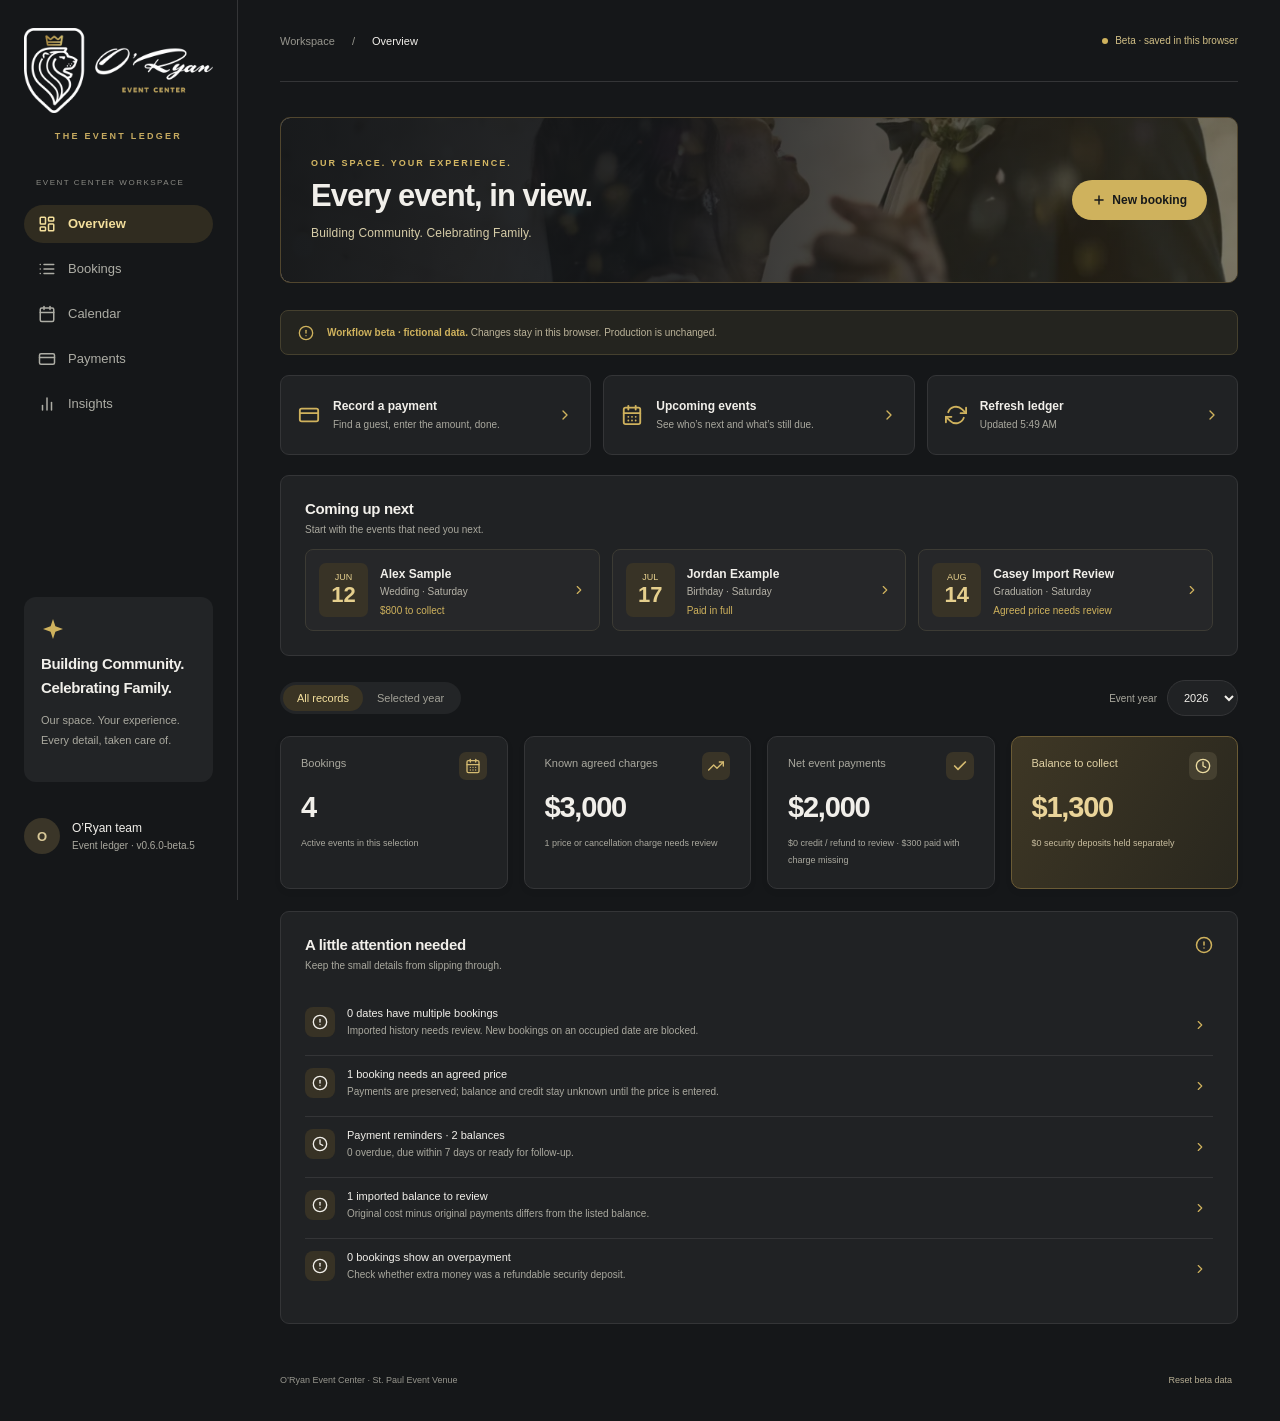
==== commit c28c62f2: "Publish beta 0.6.0-beta.5 site-styled controls Co-Authored-By: Claude Opus 5.5 <noreply@anthropic.co" ====
--- a/beta/index.html
+++ b/beta/index.html
@@ -1,5 +1,5 @@
 <!doctype html><html lang="en"><head><meta http-equiv="Content-Security-Policy" content="default-src 'self' data: blob:; script-src 'self'; style-src 'self' 'unsafe-inline' https://fonts.googleapis.com; font-src 'self' https://fonts.gstatic.com; connect-src 'none'; base-uri 'none'; form-action 'none'"><meta charset="utf-8"><meta name="viewport" content="width=device-width,initial-scale=1"><meta name="theme-color" content="#151719"><meta name="robots" content="noindex,nofollow"><title>Beta · O’Ryan · Event Center Ledger</title><link rel="stylesheet" href="style.css?v=ebe18a1b5262"></head><body>
-<aside><a class="brand" href="https://www.oryaneventcenter.com" target="_blank" rel="noopener noreferrer" aria-label="O’Ryan Event Center website"><img src="assets/oryan-logo.png" alt="O’Ryan Event Center"><span class="brand-label">THE EVENT LEDGER</span></a><div class="workspace">EVENT CENTER WORKSPACE</div><nav><button class="active" data-view="overview"><svg class="icon" viewBox="0 0 24 24" width="18" height="18" fill="none" stroke="currentColor" stroke-width="2" stroke-linecap="round" stroke-linejoin="round" aria-hidden="true"><rect x="3" y="3" width="7" height="9" rx="1"/><rect x="14" y="3" width="7" height="5" rx="1"/><rect x="14" y="12" width="7" height="9" rx="1"/><rect x="3" y="16" width="7" height="5" rx="1"/></svg><span>Overview</span></button><button data-view="bookings"><svg class="icon" viewBox="0 0 24 24" width="18" height="18" fill="none" stroke="currentColor" stroke-width="2" stroke-linecap="round" stroke-linejoin="round" aria-hidden="true"><line x1="8" y1="6" x2="21" y2="6"/><line x1="8" y1="12" x2="21" y2="12"/><line x1="8" y1="18" x2="21" y2="18"/><line x1="3" y1="6" x2="3.01" y2="6"/><line x1="3" y1="12" x2="3.01" y2="12"/><line x1="3" y1="18" x2="3.01" y2="18"/></svg><span>Bookings</span></button><button data-view="calendar"><svg class="icon" viewBox="0 0 24 24" width="18" height="18" fill="none" stroke="currentColor" stroke-width="2" stroke-linecap="round" stroke-linejoin="round" aria-hidden="true"><rect x="3" y="4" width="18" height="18" rx="2" ry="2"/><line x1="16" y1="2" x2="16" y2="6"/><line x1="8" y1="2" x2="8" y2="6"/><line x1="3" y1="10" x2="21" y2="10"/></svg><span>Calendar</span></button><button data-view="payments"><svg class="icon" viewBox="0 0 24 24" width="18" height="18" fill="none" stroke="currentColor" stroke-width="2" stroke-linecap="round" stroke-linejoin="round" aria-hidden="true"><rect x="2" y="5" width="20" height="14" rx="2"/><line x1="2" y1="10" x2="22" y2="10"/></svg><span>Payments</span></button><button data-view="insights"><svg class="icon" viewBox="0 0 24 24" width="18" height="18" fill="none" stroke="currentColor" stroke-width="2" stroke-linecap="round" stroke-linejoin="round" aria-hidden="true"><line x1="18" y1="20" x2="18" y2="10"/><line x1="12" y1="20" x2="12" y2="4"/><line x1="6" y1="20" x2="6" y2="14"/></svg><span>Insights</span></button></nav><div class="sidebar-note"><span><svg class="icon" viewBox="0 0 24 24" width="24" height="24" fill="currentColor" aria-hidden="true"><path d="M12 2l2.4 7.2L22 12l-7.6 2.8L12 22l-2.4-7.2L2 12l7.6-2.8L12 2z"/></svg></span><strong>Building Community.<br>Celebrating Family.</strong><p>Our space. Your experience. Every detail, taken care of.</p></div><button type="button" class="account" id="accountButton" aria-haspopup="dialog"><b class="account-initial">O</b><span><span id="accountName">O’Ryan team</span><small>Event ledger · v0.6.0-beta.4</small></span></button></aside>
+<aside><a class="brand" href="https://www.oryaneventcenter.com" target="_blank" rel="noopener noreferrer" aria-label="O’Ryan Event Center website"><img src="assets/oryan-logo.png" alt="O’Ryan Event Center"><span class="brand-label">THE EVENT LEDGER</span></a><div class="workspace">EVENT CENTER WORKSPACE</div><nav><button class="active" data-view="overview"><svg class="icon" viewBox="0 0 24 24" width="18" height="18" fill="none" stroke="currentColor" stroke-width="2" stroke-linecap="round" stroke-linejoin="round" aria-hidden="true"><rect x="3" y="3" width="7" height="9" rx="1"/><rect x="14" y="3" width="7" height="5" rx="1"/><rect x="14" y="12" width="7" height="9" rx="1"/><rect x="3" y="16" width="7" height="5" rx="1"/></svg><span>Overview</span></button><button data-view="bookings"><svg class="icon" viewBox="0 0 24 24" width="18" height="18" fill="none" stroke="currentColor" stroke-width="2" stroke-linecap="round" stroke-linejoin="round" aria-hidden="true"><line x1="8" y1="6" x2="21" y2="6"/><line x1="8" y1="12" x2="21" y2="12"/><line x1="8" y1="18" x2="21" y2="18"/><line x1="3" y1="6" x2="3.01" y2="6"/><line x1="3" y1="12" x2="3.01" y2="12"/><line x1="3" y1="18" x2="3.01" y2="18"/></svg><span>Bookings</span></button><button data-view="calendar"><svg class="icon" viewBox="0 0 24 24" width="18" height="18" fill="none" stroke="currentColor" stroke-width="2" stroke-linecap="round" stroke-linejoin="round" aria-hidden="true"><rect x="3" y="4" width="18" height="18" rx="2" ry="2"/><line x1="16" y1="2" x2="16" y2="6"/><line x1="8" y1="2" x2="8" y2="6"/><line x1="3" y1="10" x2="21" y2="10"/></svg><span>Calendar</span></button><button data-view="payments"><svg class="icon" viewBox="0 0 24 24" width="18" height="18" fill="none" stroke="currentColor" stroke-width="2" stroke-linecap="round" stroke-linejoin="round" aria-hidden="true"><rect x="2" y="5" width="20" height="14" rx="2"/><line x1="2" y1="10" x2="22" y2="10"/></svg><span>Payments</span></button><button data-view="insights"><svg class="icon" viewBox="0 0 24 24" width="18" height="18" fill="none" stroke="currentColor" stroke-width="2" stroke-linecap="round" stroke-linejoin="round" aria-hidden="true"><line x1="18" y1="20" x2="18" y2="10"/><line x1="12" y1="20" x2="12" y2="4"/><line x1="6" y1="20" x2="6" y2="14"/></svg><span>Insights</span></button></nav><div class="sidebar-note"><span><svg class="icon" viewBox="0 0 24 24" width="24" height="24" fill="currentColor" aria-hidden="true"><path d="M12 2l2.4 7.2L22 12l-7.6 2.8L12 22l-2.4-7.2L2 12l7.6-2.8L12 2z"/></svg></span><strong>Building Community.<br>Celebrating Family.</strong><p>Our space. Your experience. Every detail, taken care of.</p></div><button type="button" class="account" id="accountButton" aria-haspopup="dialog"><b class="account-initial">O</b><span><span id="accountName">O’Ryan team</span><small>Event ledger · v0.6.0-beta.5</small></span></button></aside>
 <main><header><img class="mobile-logo" src="assets/oryan-logo.png" alt="O’Ryan Event Center"><span class="breadcrumb">Workspace <span>/</span> <b id="crumb">Overview</b></span><span class="preview-dot" id="connectionStatus" role="status">Demo · saved on this device</span><button type="button" class="account-chip" id="accountChip" aria-label="Account" aria-haspopup="dialog"><b class="account-initial">O</b></button></header><div class="intro"><div><p class="eyebrow">OUR SPACE. YOUR EXPERIENCE.</p><h1 id="title">Every event, in view.</h1><p class="subtitle">Building Community. Celebrating Family.</p></div><button class="primary" id="newBooking"><svg class="icon" viewBox="0 0 24 24" width="14" height="14" fill="none" stroke="currentColor" stroke-width="2.5" stroke-linecap="round" stroke-linejoin="round" aria-hidden="true"><line x1="12" y1="5" x2="12" y2="19"/><line x1="5" y1="12" x2="19" y2="12"/></svg>New booking</button></div>
 <div class="demo-banner" id="modeBanner"><span><svg class="icon" viewBox="0 0 24 24" width="20" height="20" fill="currentColor" aria-hidden="true"><path d="M12 2l2.4 7.2L22 12l-7.6 2.8L12 22l-2.4-7.2L2 12l7.6-2.8L12 2z"/></svg></span><div><b>Try the new flow.</b> Anonymous ledger sample. Demo changes stay on this device; your Google Sheet is unchanged.</div></div>
 <div id="loadError" class="load-error" role="alert" hidden><p></p><button class="quiet" id="retryLoad">Try again</button></div>
@@ -24,4 +24,4 @@
 <dialog id="detailDialog" aria-labelledby="detailTitle"><div class="modal-heading"><div><p class="eyebrow">EVERY DETAIL, TOGETHER</p><h2 id="detailTitle">Booking details</h2></div><button class="close" aria-label="Close"><svg class="icon" viewBox="0 0 24 24" width="18" height="18" fill="none" stroke="currentColor" stroke-width="2" stroke-linecap="round" stroke-linejoin="round" aria-hidden="true"><line x1="18" y1="6" x2="6" y2="18"/><line x1="6" y1="6" x2="18" y2="18"/></svg></button></div><div id="detailContent"></div><p id="cancelBookingAction"><button type="button" class="quiet" id="detailCancelBooking">Cancel booking</button></p><div class="modal-actions"><button class="quiet" id="detailClose">Close</button><button type="button" class="quiet" id="detailContract" hidden>Prepare contract</button><button class="primary" id="detailPayment"><svg class="icon" viewBox="0 0 24 24" width="14" height="14" fill="none" stroke="currentColor" stroke-width="2.5" stroke-linecap="round" stroke-linejoin="round" aria-hidden="true"><line x1="12" y1="5" x2="12" y2="19"/><line x1="5" y1="12" x2="19" y2="12"/></svg>Record payment</button></div></dialog>
 <dialog id="contractDialog" aria-labelledby="contractTitle"><form id="contractForm" novalidate><div class="modal-heading"><div><p class="eyebrow">PDF ONLY</p><h2 id="contractTitle">Prepare contract</h2></div><button type="button" class="close" aria-label="Close"><svg class="icon" viewBox="0 0 24 24" width="18" height="18" fill="none" stroke="currentColor" stroke-width="2" stroke-linecap="round" stroke-linejoin="round" aria-hidden="true"><line x1="18" y1="6" x2="6" y2="18"/><line x1="6" y1="6" x2="18" y2="18"/></svg></button></div><p id="contractGuest" class="modal-sub"></p><p class="form-note">These details are used only for this PDF. The ledger will not change. Signatures, initials and signing dates stay blank.</p><div id="contractInputs"><div id="contractSummary" class="payment-summary"></div><p id="contractPriceNote" class="review-note" hidden>The ledger has no agreed price. Enter it for this PDF only.</p><div class="form-grid"><label>Rental start <span class="required">Required</span><input name="start" type="time" value="10:00" required></label><label>Rental end <span class="required">Required</span><input name="end" type="time" value="00:00" required></label><label id="contractPriceLabel" class="wide" hidden>Agreed price for this PDF ($) <span class="required">Required</span><input name="missingPrice" type="number" min="0" max="1000000" step="0.01" inputmode="decimal"></label><label class="wide">Phone <span class="optional">Optional</span><input name="phone" type="tel" maxlength="40"></label><label class="wide">Customer address <span class="optional">Optional</span><textarea name="address" maxlength="180" rows="2"></textarea></label><label>Staff name <span class="optional">Optional</span><input name="staff" maxlength="80"></label><label>Staff title <span class="optional">Optional</span><input name="title" maxlength="60"></label><label id="contractSecurityLabel" class="wide" hidden>Security hours <span class="required">Required</span><input name="securityHours" type="number" min="0.01" max="24" step="0.01" inputmode="decimal"></label><label>Initial amount due ($) <span class="required">Required</span><input name="initial" type="number" min="0" max="1000000" step="0.01" required inputmode="decimal"></label><label>Initial payment method <span class="optional">Optional</span><select name="method"><option value="">Leave blank</option><option>Cash</option><option>Card</option><option>Check</option><option>CashApp</option><option>Venmo</option><option>Zelle</option></select></label></div><p id="contractSchedule" class="form-note"></p><p class="form-note">The schedule is separate from payments already recorded. Selected extras, including Bar, are part of the agreed price. The refundable damage deposit stays separate.</p><fieldset id="contractConfirmLabel" hidden><label><input name="confirmSchedule" type="checkbox">I have reviewed the payment schedule and its past deadline for this event.</label></fieldset></div><p id="contractFile" class="modal-sub" hidden></p><p class="form-error" id="contractError" role="alert" hidden></p><div class="modal-actions"><button type="button" class="quiet" id="contractCancel">Cancel</button><button type="submit" class="primary" id="contractCreate">Create PDF</button><button type="button" class="primary" id="contractShare" hidden>Share or save PDF</button></div></form></dialog>
 <dialog id="blackoutDialog" aria-labelledby="blackoutTitle"><form id="blackoutForm"><div class="modal-heading"><div><p class="eyebrow">DATE AVAILABILITY</p><h2 id="blackoutTitle">Block a date</h2></div><button type="button" class="close" aria-label="Close"><svg class="icon" viewBox="0 0 24 24" width="18" height="18" fill="none" stroke="currentColor" stroke-width="2" stroke-linecap="round" stroke-linejoin="round" aria-hidden="true"><line x1="18" y1="6" x2="6" y2="18"/><line x1="6" y1="6" x2="18" y2="18"/></svg></button></div><p class="modal-sub">Block a date on the calendar so no bookings or events can be scheduled on this day.</p><div class="form-grid"><label class="wide">Name of person blocking this date <span class="required">Required</span><input name="blockedBy" required maxlength="150" placeholder="Your name and role" autocomplete="name"></label><label>Date to block <span class="required">Required</span><input name="date" type="date" required></label><label>Block reason<select name="reason"><option value="Venue maintenance">Venue maintenance</option><option value="Private hold">Private hold</option><option value="Owner reservation">Owner reservation</option><option value="Holiday closure">Holiday closure</option><option value="Staff holiday">Staff holiday</option><option value="Other">Other</option></select></label><label class="wide">Notes <span class="optional">Optional</span><textarea name="notes" rows="2" maxlength="500" placeholder="Additional details or notes about this blocked date"></textarea></label></div><p class="conflict" id="blackoutConflict" role="status"></p><p class="form-error" id="blackoutError" role="alert" hidden></p><div class="modal-actions"><button type="button" class="quiet" id="blackoutCancel">Cancel</button><button class="primary" type="submit" id="blackoutSave">Block date</button></div></form></dialog>
-<dialog id="cancelBookingDialog" aria-labelledby="cancelBookingTitle"><form id="cancelBookingForm"><div class="modal-heading"><div><p class="eyebrow">BOOKING</p><h2 id="cancelBookingTitle">Cancel this booking?</h2></div><button type="button" class="close" aria-label="Close"><svg class="icon" viewBox="0 0 24 24" width="18" height="18" fill="none" stroke="currentColor" stroke-width="2" stroke-linecap="round" stroke-linejoin="round" aria-hidden="true"><line x1="18" y1="6" x2="6" y2="18"/><line x1="6" y1="6" x2="18" y2="18"/></svg></button></div><p class="modal-sub" id="cancelBookingGuest"></p><p>This releases the date and removes the booking from active totals and reminders. Booking details and payment history are kept under Cancelled bookings.</p><p>No money is refunded or changed. Reconcile any refund, security deposit or cancellation charge separately. Existing downloaded contracts are unchanged.</p><p class="form-error" id="cancelBookingError" role="alert" hidden></p><div class="modal-actions"><button type="button" class="quiet" id="cancelBookingBack">Keep booking</button><button type="submit" class="primary">Cancel booking</button></div></form></dialog><dialog id="confirmDialog" aria-labelledby="confirmTitle" aria-describedby="confirmMessage"><form method="dialog"><h2 id="confirmTitle"></h2><p id="confirmMessage"></p><div class="modal-actions"><button class="quiet" id="confirmNo" value="no"></button><button class="primary" id="confirmYes" value="yes"></button></div></form></dialog><div id="toast" role="status"></div><script src="beta-config.js?v=e13ade9fcd91"></script><script src="domain.js?v=9dd263c90362"></script><script src="beta-engine.js?v=7b68ad9dd995"></script><script src="beta-calendar.js?v=1e66faf47a67"></script><script src="beta-fixtures.js?v=9489dff6706e"></script><script src="beta-contracts.js?v=50e90798b0e1"></script><script src="beta-client.js?v=2630a4f931ea"></script><script src="beta-choices.js?v=c1ee9abff8d9"></script><script src="beta-ui.js?v=4bed6e294a11"></script><script src="beta-features.js?v=038c8a3f91cf"></script><script src="app.js?v=3e9b6155b312"></script></body></html>
+<dialog id="cancelBookingDialog" aria-labelledby="cancelBookingTitle"><form id="cancelBookingForm"><div class="modal-heading"><div><p class="eyebrow">BOOKING</p><h2 id="cancelBookingTitle">Cancel this booking?</h2></div><button type="button" class="close" aria-label="Close"><svg class="icon" viewBox="0 0 24 24" width="18" height="18" fill="none" stroke="currentColor" stroke-width="2" stroke-linecap="round" stroke-linejoin="round" aria-hidden="true"><line x1="18" y1="6" x2="6" y2="18"/><line x1="6" y1="6" x2="18" y2="18"/></svg></button></div><p class="modal-sub" id="cancelBookingGuest"></p><p>This releases the date and removes the booking from active totals and reminders. Booking details and payment history are kept under Cancelled bookings.</p><p>No money is refunded or changed. Reconcile any refund, security deposit or cancellation charge separately. Existing downloaded contracts are unchanged.</p><p class="form-error" id="cancelBookingError" role="alert" hidden></p><div class="modal-actions"><button type="button" class="quiet" id="cancelBookingBack">Keep booking</button><button type="submit" class="primary">Cancel booking</button></div></form></dialog><dialog id="confirmDialog" aria-labelledby="confirmTitle" aria-describedby="confirmMessage"><form method="dialog"><h2 id="confirmTitle"></h2><p id="confirmMessage"></p><div class="modal-actions"><button class="quiet" id="confirmNo" value="no"></button><button class="primary" id="confirmYes" value="yes"></button></div></form></dialog><div id="toast" role="status"></div><script src="beta-config.js?v=e13ade9fcd91"></script><script src="domain.js?v=9dd263c90362"></script><script src="beta-engine.js?v=7b68ad9dd995"></script><script src="beta-calendar.js?v=1e66faf47a67"></script><script src="beta-fixtures.js?v=9489dff6706e"></script><script src="beta-contracts.js?v=50e90798b0e1"></script><script src="beta-client.js?v=2630a4f931ea"></script><script src="beta-choices.js?v=c1ee9abff8d9"></script><script src="beta-controls.js?v=6eec2fca70f3"></script><script src="beta-ui.js?v=4bed6e294a11"></script><script src="beta-features.js?v=038c8a3f91cf"></script><script src="app.js?v=3e9b6155b312"></script></body></html>
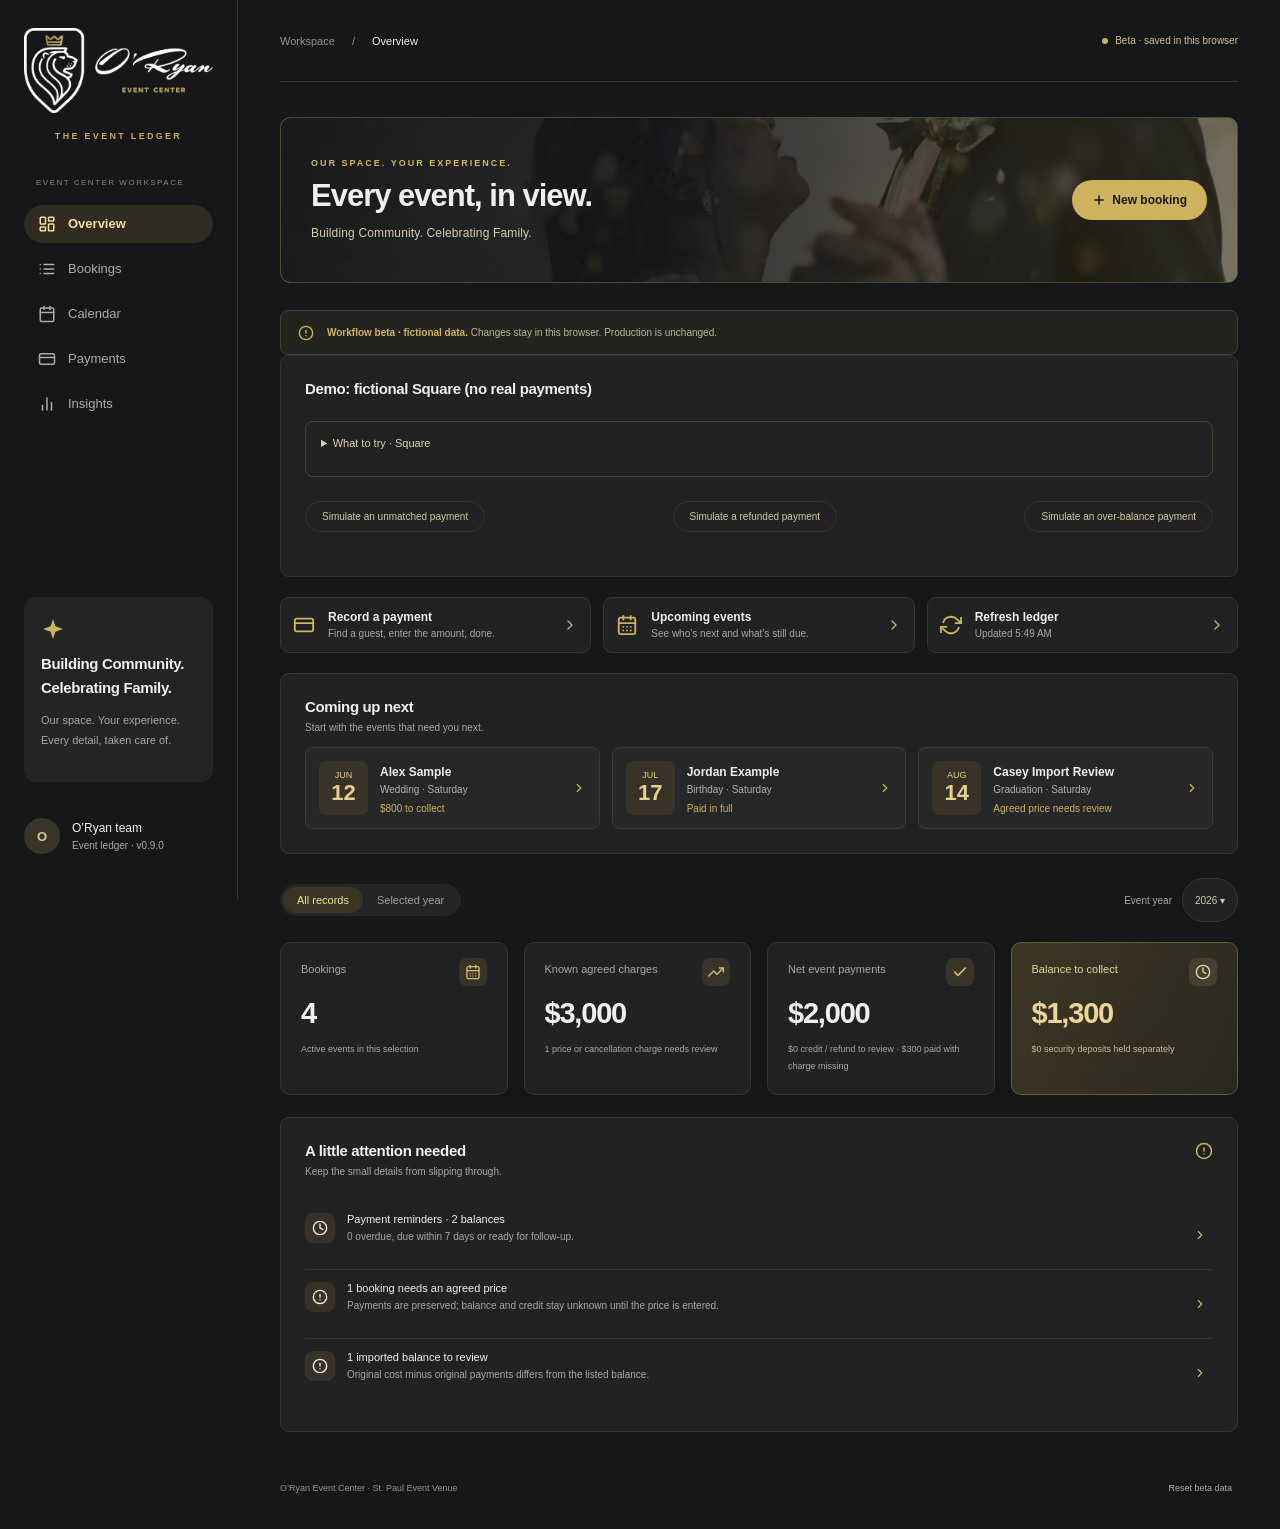
==== commit c5ba4e58: "Publish ledger beta v0.9.0 with fictional Square demo Co-Authored-By: Claude Sonnet 5.5 <noreply@ant" ====
--- a/beta/index.html
+++ b/beta/index.html
@@ -1,5 +1,5 @@
-<!doctype html><html lang="en"><head><meta http-equiv="Content-Security-Policy" content="default-src 'self' data: blob:; script-src 'self'; style-src 'self' 'unsafe-inline' https://fonts.googleapis.com; font-src 'self' https://fonts.gstatic.com; connect-src 'none'; base-uri 'none'; form-action 'none'"><meta charset="utf-8"><meta name="viewport" content="width=device-width,initial-scale=1"><meta name="theme-color" content="#151719"><meta name="robots" content="noindex,nofollow"><title>Beta · O’Ryan · Event Center Ledger</title><link rel="stylesheet" href="style.css?v=ebe18a1b5262"></head><body>
-<aside><a class="brand" href="https://www.oryaneventcenter.com" target="_blank" rel="noopener noreferrer" aria-label="O’Ryan Event Center website"><img src="assets/oryan-logo.png" alt="O’Ryan Event Center"><span class="brand-label">THE EVENT LEDGER</span></a><div class="workspace">EVENT CENTER WORKSPACE</div><nav><button class="active" data-view="overview"><svg class="icon" viewBox="0 0 24 24" width="18" height="18" fill="none" stroke="currentColor" stroke-width="2" stroke-linecap="round" stroke-linejoin="round" aria-hidden="true"><rect x="3" y="3" width="7" height="9" rx="1"/><rect x="14" y="3" width="7" height="5" rx="1"/><rect x="14" y="12" width="7" height="9" rx="1"/><rect x="3" y="16" width="7" height="5" rx="1"/></svg><span>Overview</span></button><button data-view="bookings"><svg class="icon" viewBox="0 0 24 24" width="18" height="18" fill="none" stroke="currentColor" stroke-width="2" stroke-linecap="round" stroke-linejoin="round" aria-hidden="true"><line x1="8" y1="6" x2="21" y2="6"/><line x1="8" y1="12" x2="21" y2="12"/><line x1="8" y1="18" x2="21" y2="18"/><line x1="3" y1="6" x2="3.01" y2="6"/><line x1="3" y1="12" x2="3.01" y2="12"/><line x1="3" y1="18" x2="3.01" y2="18"/></svg><span>Bookings</span></button><button data-view="calendar"><svg class="icon" viewBox="0 0 24 24" width="18" height="18" fill="none" stroke="currentColor" stroke-width="2" stroke-linecap="round" stroke-linejoin="round" aria-hidden="true"><rect x="3" y="4" width="18" height="18" rx="2" ry="2"/><line x1="16" y1="2" x2="16" y2="6"/><line x1="8" y1="2" x2="8" y2="6"/><line x1="3" y1="10" x2="21" y2="10"/></svg><span>Calendar</span></button><button data-view="payments"><svg class="icon" viewBox="0 0 24 24" width="18" height="18" fill="none" stroke="currentColor" stroke-width="2" stroke-linecap="round" stroke-linejoin="round" aria-hidden="true"><rect x="2" y="5" width="20" height="14" rx="2"/><line x1="2" y1="10" x2="22" y2="10"/></svg><span>Payments</span></button><button data-view="insights"><svg class="icon" viewBox="0 0 24 24" width="18" height="18" fill="none" stroke="currentColor" stroke-width="2" stroke-linecap="round" stroke-linejoin="round" aria-hidden="true"><line x1="18" y1="20" x2="18" y2="10"/><line x1="12" y1="20" x2="12" y2="4"/><line x1="6" y1="20" x2="6" y2="14"/></svg><span>Insights</span></button></nav><div class="sidebar-note"><span><svg class="icon" viewBox="0 0 24 24" width="24" height="24" fill="currentColor" aria-hidden="true"><path d="M12 2l2.4 7.2L22 12l-7.6 2.8L12 22l-2.4-7.2L2 12l7.6-2.8L12 2z"/></svg></span><strong>Building Community.<br>Celebrating Family.</strong><p>Our space. Your experience. Every detail, taken care of.</p></div><button type="button" class="account" id="accountButton" aria-haspopup="dialog"><b class="account-initial">O</b><span><span id="accountName">O’Ryan team</span><small>Event ledger · v0.6.0-beta.5</small></span></button></aside>
+<!doctype html><html lang="en"><head><meta http-equiv="Content-Security-Policy" content="default-src 'self' data: blob:; script-src 'self'; style-src 'self' 'unsafe-inline' https://fonts.googleapis.com; font-src 'self' https://fonts.gstatic.com; connect-src 'none'; base-uri 'none'; form-action 'none'"><meta charset="utf-8"><meta name="viewport" content="width=device-width,initial-scale=1"><meta name="theme-color" content="#151719"><meta name="robots" content="noindex,nofollow"><title>Beta · O’Ryan · Event Center Ledger</title><link rel="stylesheet" href="style.css?v=8e6eea96d72c"></head><body>
+<aside><a class="brand" href="https://www.oryaneventcenter.com" target="_blank" rel="noopener noreferrer" aria-label="O’Ryan Event Center website"><img src="assets/oryan-logo.png" alt="O’Ryan Event Center"><span class="brand-label">THE EVENT LEDGER</span></a><div class="workspace">EVENT CENTER WORKSPACE</div><nav><button class="active" data-view="overview"><svg class="icon" viewBox="0 0 24 24" width="18" height="18" fill="none" stroke="currentColor" stroke-width="2" stroke-linecap="round" stroke-linejoin="round" aria-hidden="true"><rect x="3" y="3" width="7" height="9" rx="1"/><rect x="14" y="3" width="7" height="5" rx="1"/><rect x="14" y="12" width="7" height="9" rx="1"/><rect x="3" y="16" width="7" height="5" rx="1"/></svg><span>Overview</span></button><button data-view="bookings"><svg class="icon" viewBox="0 0 24 24" width="18" height="18" fill="none" stroke="currentColor" stroke-width="2" stroke-linecap="round" stroke-linejoin="round" aria-hidden="true"><line x1="8" y1="6" x2="21" y2="6"/><line x1="8" y1="12" x2="21" y2="12"/><line x1="8" y1="18" x2="21" y2="18"/><line x1="3" y1="6" x2="3.01" y2="6"/><line x1="3" y1="12" x2="3.01" y2="12"/><line x1="3" y1="18" x2="3.01" y2="18"/></svg><span>Bookings</span></button><button data-view="calendar"><svg class="icon" viewBox="0 0 24 24" width="18" height="18" fill="none" stroke="currentColor" stroke-width="2" stroke-linecap="round" stroke-linejoin="round" aria-hidden="true"><rect x="3" y="4" width="18" height="18" rx="2" ry="2"/><line x1="16" y1="2" x2="16" y2="6"/><line x1="8" y1="2" x2="8" y2="6"/><line x1="3" y1="10" x2="21" y2="10"/></svg><span>Calendar</span></button><button data-view="payments"><svg class="icon" viewBox="0 0 24 24" width="18" height="18" fill="none" stroke="currentColor" stroke-width="2" stroke-linecap="round" stroke-linejoin="round" aria-hidden="true"><rect x="2" y="5" width="20" height="14" rx="2"/><line x1="2" y1="10" x2="22" y2="10"/></svg><span>Payments</span></button><button data-view="insights"><svg class="icon" viewBox="0 0 24 24" width="18" height="18" fill="none" stroke="currentColor" stroke-width="2" stroke-linecap="round" stroke-linejoin="round" aria-hidden="true"><line x1="18" y1="20" x2="18" y2="10"/><line x1="12" y1="20" x2="12" y2="4"/><line x1="6" y1="20" x2="6" y2="14"/></svg><span>Insights</span></button></nav><div class="sidebar-note"><span><svg class="icon" viewBox="0 0 24 24" width="24" height="24" fill="currentColor" aria-hidden="true"><path d="M12 2l2.4 7.2L22 12l-7.6 2.8L12 22l-2.4-7.2L2 12l7.6-2.8L12 2z"/></svg></span><strong>Building Community.<br>Celebrating Family.</strong><p>Our space. Your experience. Every detail, taken care of.</p></div><button type="button" class="account" id="accountButton" aria-haspopup="dialog"><b class="account-initial">O</b><span><span id="accountName">O’Ryan team</span><small>Event ledger · v0.9.0</small></span></button></aside>
 <main><header><img class="mobile-logo" src="assets/oryan-logo.png" alt="O’Ryan Event Center"><span class="breadcrumb">Workspace <span>/</span> <b id="crumb">Overview</b></span><span class="preview-dot" id="connectionStatus" role="status">Demo · saved on this device</span><button type="button" class="account-chip" id="accountChip" aria-label="Account" aria-haspopup="dialog"><b class="account-initial">O</b></button></header><div class="intro"><div><p class="eyebrow">OUR SPACE. YOUR EXPERIENCE.</p><h1 id="title">Every event, in view.</h1><p class="subtitle">Building Community. Celebrating Family.</p></div><button class="primary" id="newBooking"><svg class="icon" viewBox="0 0 24 24" width="14" height="14" fill="none" stroke="currentColor" stroke-width="2.5" stroke-linecap="round" stroke-linejoin="round" aria-hidden="true"><line x1="12" y1="5" x2="12" y2="19"/><line x1="5" y1="12" x2="19" y2="12"/></svg>New booking</button></div>
 <div class="demo-banner" id="modeBanner"><span><svg class="icon" viewBox="0 0 24 24" width="20" height="20" fill="currentColor" aria-hidden="true"><path d="M12 2l2.4 7.2L22 12l-7.6 2.8L12 22l-2.4-7.2L2 12l7.6-2.8L12 2z"/></svg></span><div><b>Try the new flow.</b> Anonymous ledger sample. Demo changes stay on this device; your Google Sheet is unchanged.</div></div>
 <div id="loadError" class="load-error" role="alert" hidden><p></p><button class="quiet" id="retryLoad">Try again</button></div>
@@ -9,19 +9,19 @@
 <div id="metrics" class="metrics"></div>
 <section id="dashboard"><div class="chart-grid"><article class="card"><div class="card-heading"><div><h2>Bookings through the year</h2><p>Events by month · <span id="chartYear"></span></p></div><span class="legend"><i></i> Bookings</span></div><div id="monthly" class="monthly"></div></article><article class="card"><div class="card-heading"><div><h2>Days worth celebrating</h2><p>Which days do guests choose?</p></div><span><svg class="icon" viewBox="0 0 24 24" width="18" height="18" fill="none" stroke="currentColor" stroke-width="2" stroke-linecap="round" stroke-linejoin="round" aria-hidden="true"><polyline points="23 6 13.5 15.5 8.5 10.5 1 18"/><polyline points="17 6 23 6 23 12"/></svg></span></div><div id="weekdays" class="weekdays"></div><div class="insight" id="bestDay"></div></article></div><div class="detail-grid"><article class="card" id="typesCard"><div class="card-heading"><div><h2>Your celebration mix</h2><p>Bookings by event type</p></div></div><div id="types"></div></article><article class="card attention"><div class="card-heading"><div><h2>A little attention needed</h2><p>Keep the small details from slipping through.</p></div><span><svg class="icon" viewBox="0 0 24 24" width="18" height="18" fill="none" stroke="currentColor" stroke-width="2" stroke-linecap="round" stroke-linejoin="round" aria-hidden="true"><circle cx="12" cy="12" r="10"/><line x1="12" y1="8" x2="12" y2="12"/><line x1="12" y1="16" x2="12.01" y2="16"/></svg></span></div><div id="attention"></div></article></div></section>
 <section class="card calendar-view" id="calendarSection" hidden><div class="card-heading"><div><h2 id="calMonthTitle">October 2026</h2><p id="calMonthSubtitle">Select a date to view reservations or check date availability.</p></div><div class="calendar-controls"><button class="quiet" id="calPrevMonth" aria-label="Previous month" title="Previous month"><svg class="icon" viewBox="0 0 24 24" width="14" height="14" fill="none" stroke="currentColor" stroke-width="2" stroke-linecap="round" stroke-linejoin="round" aria-hidden="true"><polyline points="15 18 9 12 15 6"/></svg>Prev</button><button class="quiet" id="calToday">Today</button><button class="quiet" id="calNextMonth" aria-label="Next month" title="Next month">Next<svg class="icon" viewBox="0 0 24 24" width="14" height="14" fill="none" stroke="currentColor" stroke-width="2" stroke-linecap="round" stroke-linejoin="round" aria-hidden="true"><polyline points="9 18 15 12 9 6"/></svg></button><button class="quiet cal-jump-btn" id="calNextEvent" title="Jump to next upcoming event">Next booking<svg class="icon" viewBox="0 0 24 24" width="13" height="13" fill="none" stroke="currentColor" stroke-width="2" stroke-linecap="round" stroke-linejoin="round" aria-hidden="true"><polyline points="9 18 15 12 9 6"/></svg></button></div></div><div class="calendar-layout"><div class="calendar-month-pane"><div class="calendar-weekdays" id="calWeekdaysRow"><span data-day="0">Sun</span><span data-day="1">Mon</span><span data-day="2">Tue</span><span data-day="3">Wed</span><span data-day="4">Thu</span><span data-day="5">Fri</span><span data-day="6">Sat</span></div><div class="calendar-month-grid" id="calendarGrid"></div><div class="calendar-legend"><span><i class="legend-dot paid"></i> Paid in full</span><span><i class="legend-dot due"></i> Balance due</span><span><i class="legend-dot review"></i> Needs review</span><span><i class="legend-dot blackout"></i> Blocked</span><span><i class="legend-dot today"></i> Today</span></div></div><div class="calendar-day-pane" id="calDaySchedule"><div class="day-pane-header"><div><h3 id="calSelectedDayTitle">Thursday, October 29, 2026</h3><p id="calSelectedDaySubtitle">Day schedule</p></div><span class="badge" id="calSelectedDayBadge">Available</span></div><div id="calSelectedDayEvents" class="day-events-list"></div><div class="calendar-agenda-container" id="calendarAgendaList" hidden></div></div></div></section>
-<section class="card ledger"><div class="card-heading"><div><h2 id="tableTitle">The booking book</h2><p id="tableSubtitle">All the details, without the spreadsheet shuffle.</p></div><button class="quiet" id="export"><svg class="icon" viewBox="0 0 24 24" width="14" height="14" fill="none" stroke="currentColor" stroke-width="2" stroke-linecap="round" stroke-linejoin="round" aria-hidden="true"><path d="M21 15v4a2 2 0 0 1-2 2H5a2 2 0 0 1-2-2v-4"/><polyline points="7 10 12 15 17 10"/><line x1="12" y1="15" x2="12" y2="3"/></svg>Export CSV</button></div><div class="filters"><label class="search"><span><svg class="icon" viewBox="0 0 24 24" width="16" height="16" fill="none" stroke="currentColor" stroke-width="2" stroke-linecap="round" stroke-linejoin="round" aria-hidden="true"><circle cx="11" cy="11" r="8"/><line x1="21" y1="21" x2="16.65" y2="16.65"/></svg></span><input id="search" type="search" placeholder="Find a guest, event, or contract…" aria-label="Search bookings"></label><select id="status" aria-label="Payment status"><option value="all">All payments</option><option value="cancelled">Cancelled bookings</option><option value="balance">Balance due</option><option value="paid">Paid in full</option><option value="review">Needs review</option><option value="balanceReview">Imported balance mismatch</option><option value="price">Agreed price missing</option><option value="duplicate">Multiple bookings on date</option><option value="overdue">Past due date</option><option value="credit">Overpayments</option></select><select id="dateRange" aria-label="Event dates"><option value="all">All event dates</option><option value="upcoming">Upcoming events</option><option value="past">Past events</option></select><select id="sort" aria-label="Sort bookings"><option value="newest">Latest event first</option><option value="soonest">Earliest event first</option><option value="balance">Largest balance first</option></select><span id="count"></span></div><div class="table-wrap"><table><thead><tr><th>GUEST / EVENT</th><th>EVENT DATE</th><th>TOTAL</th><th>PAID</th><th>BALANCE</th><th>STATUS</th><th></th></tr></thead><tbody id="rows"></tbody></table></div><div class="table-footer"><span id="pageInfo"></span><div><button class="quiet" id="prev"><svg class="icon" viewBox="0 0 24 24" width="14" height="14" fill="none" stroke="currentColor" stroke-width="2" stroke-linecap="round" stroke-linejoin="round" aria-hidden="true"><polyline points="15 18 9 12 15 6"/></svg>Previous</button><button class="quiet" id="next">Next <svg class="icon" viewBox="0 0 24 24" width="14" height="14" fill="none" stroke="currentColor" stroke-width="2" stroke-linecap="round" stroke-linejoin="round" aria-hidden="true"><polyline points="9 18 15 12 9 6"/></svg></button></div></div></section><footer><span>O’Ryan Event Center · St. Paul Event Venue</span><button class="text-button" id="reset">Reset demo changes</button></footer></main>
+<section class="card ledger"><div class="card-heading"><div><h2 id="tableTitle">The booking book</h2><p id="tableSubtitle">All the details, without the spreadsheet shuffle.</p></div><button class="quiet" id="export"><svg class="icon" viewBox="0 0 24 24" width="14" height="14" fill="none" stroke="currentColor" stroke-width="2" stroke-linecap="round" stroke-linejoin="round" aria-hidden="true"><path d="M21 15v4a2 2 0 0 1-2 2H5a2 2 0 0 1-2-2v-4"/><polyline points="7 10 12 15 17 10"/><line x1="12" y1="15" x2="12" y2="3"/></svg>Export CSV</button></div><div class="filters"><label class="search"><span><svg class="icon" viewBox="0 0 24 24" width="16" height="16" fill="none" stroke="currentColor" stroke-width="2" stroke-linecap="round" stroke-linejoin="round" aria-hidden="true"><circle cx="11" cy="11" r="8"/><line x1="21" y1="21" x2="16.65" y2="16.65"/></svg></span><input id="search" type="search" placeholder="Find a guest, event, or contract…" aria-label="Search bookings"></label><select id="status" aria-label="Payment status"><option value="all">All payments</option><option value="cancelled">Cancelled bookings</option><option value="balance">Balance due</option><option value="paid">Paid in full</option><option value="review">Needs review</option><option value="balanceReview">Imported balance mismatch</option><option value="price">Agreed price missing</option><option value="duplicate">Multiple bookings on date</option><option value="overdue">Past due date</option><option value="credit">Overpayments</option><option value="settled">Settled</option></select><select id="dateRange" aria-label="Event dates"><option value="all">All event dates</option><option value="upcoming">Upcoming events</option><option value="past">Past events</option></select><select id="sort" aria-label="Sort bookings"><option value="newest">Latest event first</option><option value="soonest">Earliest event first</option><option value="balance">Largest balance first</option></select><span id="count"></span></div><div class="table-wrap"><table><thead><tr><th>GUEST / EVENT</th><th>EVENT DATE</th><th>TOTAL</th><th>PAID</th><th>BALANCE</th><th>STATUS</th><th></th></tr></thead><tbody id="rows"></tbody></table></div><div class="table-footer"><span id="pageInfo"></span><div><button class="quiet" id="prev"><svg class="icon" viewBox="0 0 24 24" width="14" height="14" fill="none" stroke="currentColor" stroke-width="2" stroke-linecap="round" stroke-linejoin="round" aria-hidden="true"><polyline points="15 18 9 12 15 6"/></svg>Previous</button><button class="quiet" id="next">Next <svg class="icon" viewBox="0 0 24 24" width="14" height="14" fill="none" stroke="currentColor" stroke-width="2" stroke-linecap="round" stroke-linejoin="round" aria-hidden="true"><polyline points="9 18 15 12 9 6"/></svg></button></div></div></section><footer><span>O’Ryan Event Center · St. Paul Event Venue</span><button class="text-button" id="reset">Reset demo changes</button></footer></main>
 <div class="mobile-nav"><button class="active" data-view="overview" aria-label="Overview"><svg class="icon" viewBox="0 0 24 24" width="20" height="20" fill="none" stroke="currentColor" stroke-width="2" stroke-linecap="round" stroke-linejoin="round" aria-hidden="true"><rect x="3" y="3" width="7" height="9" rx="1"/><rect x="14" y="3" width="7" height="5" rx="1"/><rect x="14" y="12" width="7" height="9" rx="1"/><rect x="3" y="16" width="7" height="5" rx="1"/></svg><small>Overview</small></button><button data-view="bookings" aria-label="Bookings"><svg class="icon" viewBox="0 0 24 24" width="20" height="20" fill="none" stroke="currentColor" stroke-width="2" stroke-linecap="round" stroke-linejoin="round" aria-hidden="true"><line x1="8" y1="6" x2="21" y2="6"/><line x1="8" y1="12" x2="21" y2="12"/><line x1="8" y1="18" x2="21" y2="18"/><line x1="3" y1="6" x2="3.01" y2="6"/><line x1="3" y1="12" x2="3.01" y2="12"/><line x1="3" y1="18" x2="3.01" y2="18"/></svg><small>Bookings</small></button><button id="mobileAdd" aria-label="Add booking"><svg class="icon" viewBox="0 0 24 24" width="20" height="20" fill="none" stroke="currentColor" stroke-width="2.5" stroke-linecap="round" stroke-linejoin="round" aria-hidden="true"><line x1="12" y1="5" x2="12" y2="19"/><line x1="5" y1="12" x2="19" y2="12"/></svg><small>Add booking</small></button><button data-view="calendar" aria-label="Calendar"><svg class="icon" viewBox="0 0 24 24" width="20" height="20" fill="none" stroke="currentColor" stroke-width="2" stroke-linecap="round" stroke-linejoin="round" aria-hidden="true"><rect x="3" y="4" width="18" height="18" rx="2" ry="2"/><line x1="16" y1="2" x2="16" y2="6"/><line x1="8" y1="2" x2="8" y2="6"/><line x1="3" y1="10" x2="21" y2="10"/></svg><small>Calendar</small></button><button data-view="payments" aria-label="Payments"><svg class="icon" viewBox="0 0 24 24" width="20" height="20" fill="none" stroke="currentColor" stroke-width="2" stroke-linecap="round" stroke-linejoin="round" aria-hidden="true"><rect x="2" y="5" width="20" height="14" rx="2"/><line x1="2" y1="10" x2="22" y2="10"/></svg><small>Payments</small></button></div>
 <dialog id="bookingDialog" aria-labelledby="bookingTitle"><form id="bookingForm"><div class="modal-heading"><div><p class="eyebrow">LET’S GET IT ON THE BOOKS</p><h2 id="bookingTitle">New booking</h2></div><button type="button" class="close" aria-label="Close"><svg class="icon" viewBox="0 0 24 24" width="18" height="18" fill="none" stroke="currentColor" stroke-width="2" stroke-linecap="round" stroke-linejoin="round" aria-hidden="true"><line x1="18" y1="6" x2="6" y2="18"/><line x1="6" y1="6" x2="18" y2="18"/></svg></button></div>
 <div class="stepper"><span id="stepOne" class="current">1 · Guest & event</span><i></i><span id="stepTwo">2 · Price & payment</span></div>
-<section data-step="1"><p class="modal-sub">Start with who’s celebrating and when. Each booking reserves the whole event date.</p><div class="form-grid"><label class="wide">Guest name <span class="required">Required</span><input name="client" required maxlength="150" placeholder="First and last name" autocomplete="name"></label><label class="wide">Phone number <span class="optional">Optional</span><input name="phone" type="tel" maxlength="40" autocomplete="tel" placeholder="(123)234-2343"></label><label>Event date <span class="required">Required</span><input name="date" type="date" required></label><label>Event type<select name="type"><option>Wedding</option><option>Birthday</option><option>Baby Shower</option><option>Bridal Shower</option><option>Graduation</option><option>Engagement</option><option>Business</option><option>Quinceañera</option><option>Baptism</option><option>Other</option></select></label></div><p class="conflict" id="conflict" role="status"></p></section>
-<section data-step="2" hidden><p class="modal-sub" id="bookingReview"></p><div class="form-grid"><label class="wide">Total agreed price ($) <span class="required">Required</span><input name="total" type="number" min="0" max="1000000" step="0.01" inputmode="decimal" required placeholder="0.00"></label><label>Initial event payment ($)<input name="paid" type="number" min="0" max="1000000" step="0.01" inputmode="decimal" value="0" required></label><label>Balance due date <span class="optional">Optional</span><input name="due" type="date"></label><label data-initial-payment hidden>Payment received on<input name="paymentDate" type="date"></label><label data-initial-payment hidden>Payment method<select name="method"><option>Cash</option><option>Card</option><option>Zelle</option><option>CashApp</option><option>Venmo</option><option>Check</option><option>Other</option></select></label></div>
-<details class="optional-details"><summary>Extras, deposit status & notes <span>Optional</span></summary><div class="form-grid"><label class="wide">Contract number<input name="contract" maxlength="60" placeholder="Leave blank to assign automatically"></label><fieldset class="wide"><legend>Included in the agreed price</legend><label><input type="checkbox" name="covers"> Covers+</label><label><input type="checkbox" name="projector"> Projector</label><label><input type="checkbox" name="audio"> Audio</label><label><input type="checkbox" name="bar"> Bar</label><label><input type="checkbox" name="security"> Security</label></fieldset><label class="wide">Refundable security deposit status<select name="deposit"><option>Unknown</option><option>Owed</option><option>Not Refunded</option><option>Refunded</option></select></label><label class="wide">Notes<textarea name="notes" rows="2" maxlength="2000" placeholder="Anything the team should know?"></textarea></label></div></details>
-<div class="balance-preview"><span>Remaining event balance</span><strong id="liveBalance">$0</strong></div><p class="form-note">Include extras in the agreed price. Refundable security deposits are separate and should not be added to event payments.</p></section>
+<section data-step="1"><p class="modal-sub">Start with who’s celebrating and when. Each booking reserves the whole event date.</p><div class="form-grid"><label class="wide">Guest name <span class="required">Required</span><input name="client" required maxlength="150" placeholder="First and last name" autocomplete="name"></label><label class="wide">Phone number <span class="optional">Optional</span><input name="phone" type="tel" maxlength="40" autocomplete="tel" placeholder="(555) 000-0000"></label><label>Event date <span class="required">Required</span><input name="date" type="date" required></label><label>Event type<select name="type"><option>Wedding</option><option>Birthday</option><option>Baby Shower</option><option>Bridal Shower</option><option>Graduation</option><option>Engagement</option><option>Business</option><option>Quinceañera</option><option>Baptism</option><option>Other</option></select></label></div><p class="conflict" id="conflict" role="status"></p></section>
+<section data-step="2" hidden><p class="modal-sub" id="bookingReview"></p><div class="form-grid"><label class="wide">Total agreed price ($) <span class="required">Required</span><input name="total" type="number" min="0" max="1000000" step="0.01" inputmode="decimal" required placeholder="0.00"></label><p class="form-note wide" id="priceNote" aria-live="polite"></p><button class="quiet wide" type="button" id="priceUse">Use calculated price</button><label>Initial event payment ($)<input name="paid" type="number" min="0" max="1000000" step="0.01" inputmode="decimal" value="0" required></label><label>Balance due date <span class="optional">Optional</span><input name="due" type="date"></label><label data-initial-payment hidden>Payment received on<input name="paymentDate" type="date"></label><label data-initial-payment hidden>Payment method<select name="method"><option>Cash</option><option>Card</option><option>Zelle</option><option>CashApp</option><option>Venmo</option><option>Check</option><option>Other</option></select></label></div>
+<details class="optional-details"><summary>Extras, deposit status & notes <span>Optional</span></summary><div class="form-grid"><label class="wide">Contract number<input name="contract" maxlength="60" placeholder="Leave blank to assign automatically"></label><fieldset class="wide"><legend>Extras added to calculated price</legend><label><input type="checkbox" name="covers"> Table Covers +$200</label><label><input type="checkbox" name="projector"> Projector +$100</label><label><input type="checkbox" name="audio"> Sound System +$100</label><label><input type="checkbox" name="bar"> Bar · included free</label><label><input type="checkbox" name="security"> Security · $30/hour separately</label></fieldset><label class="wide">Refundable security deposit status<select name="deposit"><option>Unknown</option><option>Owed</option><option>Not Refunded</option><option>Refunded</option></select></label><label class="wide">Notes<textarea name="notes" rows="2" maxlength="2000" placeholder="Anything the team should know?"></textarea></label></div></details>
+<div class="balance-preview"><span>Remaining event balance</span><strong id="liveBalance">$0</strong></div><p class="form-note">Calculated prices include selected paid extras. A typed price is kept until you choose Use calculated price. Security service and refundable deposits stay separate.</p></section>
 <p class="form-error" id="bookingError" role="alert" hidden></p><div class="modal-actions"><button type="button" class="quiet" id="bookingBack">Cancel</button><button class="primary" type="button" id="bookingNext">Continue <svg class="icon" viewBox="0 0 24 24" width="14" height="14" fill="none" stroke="currentColor" stroke-width="2" stroke-linecap="round" stroke-linejoin="round" aria-hidden="true"><polyline points="9 18 15 12 9 6"/></svg></button><button class="primary" type="submit" id="bookingSave" hidden>Save booking</button></div></form></dialog>
 <dialog id="accountDialog" aria-labelledby="accountTitle"><div class="modal-heading"><div><p class="eyebrow">YOUR ACCOUNT</p><h2 id="accountTitle">Signed in</h2></div><button type="button" class="close" aria-label="Close"><svg class="icon" viewBox="0 0 24 24" width="18" height="18" fill="none" stroke="currentColor" stroke-width="2" stroke-linecap="round" stroke-linejoin="round" aria-hidden="true"><line x1="18" y1="6" x2="6" y2="18"/><line x1="6" y1="6" x2="18" y2="18"/></svg></button></div><p class="account-email" id="accountEmail"></p><p class="account-note" id="accountNote"></p><p class="account-note" id="accountVersion"></p><div class="modal-actions"><button type="button" class="quiet" id="accountDone">Close</button><button type="button" class="primary" id="signOut">Sign out</button></div></dialog>
 <dialog id="pickerDialog" aria-labelledby="pickerTitle"><div class="modal-heading"><div><p class="eyebrow">ONE QUICK UPDATE</p><h2 id="pickerTitle">Who’s the payment for?</h2></div><button class="close" aria-label="Close"><svg class="icon" viewBox="0 0 24 24" width="18" height="18" fill="none" stroke="currentColor" stroke-width="2" stroke-linecap="round" stroke-linejoin="round" aria-hidden="true"><line x1="18" y1="6" x2="6" y2="18"/><line x1="6" y1="6" x2="18" y2="18"/></svg></button></div><p class="modal-sub">Choose a booking with an event balance due.</p><label class="search picker-search"><span><svg class="icon" viewBox="0 0 24 24" width="16" height="16" fill="none" stroke="currentColor" stroke-width="2" stroke-linecap="round" stroke-linejoin="round" aria-hidden="true"><circle cx="11" cy="11" r="8"/><line x1="21" y1="21" x2="16.65" y2="16.65"/></svg></span><input id="paymentSearch" type="search" placeholder="Guest name, phone, or contract" aria-label="Find a booking for payment"></label><div id="paymentChoices"></div></dialog>
 <dialog id="paymentDialog" aria-labelledby="paymentTitle"><form id="paymentForm"><div class="modal-heading"><div><p class="eyebrow">ONE QUICK UPDATE</p><h2 id="paymentTitle">Record a payment</h2></div><button type="button" class="close" aria-label="Close"><svg class="icon" viewBox="0 0 24 24" width="18" height="18" fill="none" stroke="currentColor" stroke-width="2" stroke-linecap="round" stroke-linejoin="round" aria-hidden="true"><line x1="18" y1="6" x2="6" y2="18"/><line x1="6" y1="6" x2="18" y2="18"/></svg></button></div><p id="paymentGuest" class="modal-sub"></p><div id="paymentSummary" class="payment-summary"></div><div class="form-grid"><label class="wide">Amount received ($)<div class="amount-entry"><input name="amount" required type="number" min="0.01" max="1000000" step="0.01" inputmode="decimal" placeholder="0.00"><button type="button" class="quiet" id="payRemaining">Pay remaining</button></div></label><label>Date received<input name="date" required type="date"></label><label>Payment method<select name="method"><option>Cash</option><option>Card</option><option>Zelle</option><option>CashApp</option><option>Venmo</option><option>Check</option><option>Other</option></select></label><label class="wide">Note <span class="optional">Optional</span><input name="note" maxlength="500" placeholder="Receipt number or a short note"></label></div><div class="balance-preview"><span>Balance after this payment</span><strong id="afterPayment">—</strong></div><p class="form-note">Records money already received. It does not charge the guest. Keep refundable security deposits separate.</p><p class="form-error" id="paymentError" role="alert" hidden></p><div class="modal-actions"><span class="save-destination">Saved on this device</span><button class="primary" type="submit">Save payment</button></div></form></dialog>
 <dialog id="detailDialog" aria-labelledby="detailTitle"><div class="modal-heading"><div><p class="eyebrow">EVERY DETAIL, TOGETHER</p><h2 id="detailTitle">Booking details</h2></div><button class="close" aria-label="Close"><svg class="icon" viewBox="0 0 24 24" width="18" height="18" fill="none" stroke="currentColor" stroke-width="2" stroke-linecap="round" stroke-linejoin="round" aria-hidden="true"><line x1="18" y1="6" x2="6" y2="18"/><line x1="6" y1="6" x2="18" y2="18"/></svg></button></div><div id="detailContent"></div><p id="cancelBookingAction"><button type="button" class="quiet" id="detailCancelBooking">Cancel booking</button></p><div class="modal-actions"><button class="quiet" id="detailClose">Close</button><button type="button" class="quiet" id="detailContract" hidden>Prepare contract</button><button class="primary" id="detailPayment"><svg class="icon" viewBox="0 0 24 24" width="14" height="14" fill="none" stroke="currentColor" stroke-width="2.5" stroke-linecap="round" stroke-linejoin="round" aria-hidden="true"><line x1="12" y1="5" x2="12" y2="19"/><line x1="5" y1="12" x2="19" y2="12"/></svg>Record payment</button></div></dialog>
-<dialog id="contractDialog" aria-labelledby="contractTitle"><form id="contractForm" novalidate><div class="modal-heading"><div><p class="eyebrow">PDF ONLY</p><h2 id="contractTitle">Prepare contract</h2></div><button type="button" class="close" aria-label="Close"><svg class="icon" viewBox="0 0 24 24" width="18" height="18" fill="none" stroke="currentColor" stroke-width="2" stroke-linecap="round" stroke-linejoin="round" aria-hidden="true"><line x1="18" y1="6" x2="6" y2="18"/><line x1="6" y1="6" x2="18" y2="18"/></svg></button></div><p id="contractGuest" class="modal-sub"></p><p class="form-note">These details are used only for this PDF. The ledger will not change. Signatures, initials and signing dates stay blank.</p><div id="contractInputs"><div id="contractSummary" class="payment-summary"></div><p id="contractPriceNote" class="review-note" hidden>The ledger has no agreed price. Enter it for this PDF only.</p><div class="form-grid"><label>Rental start <span class="required">Required</span><input name="start" type="time" value="10:00" required></label><label>Rental end <span class="required">Required</span><input name="end" type="time" value="00:00" required></label><label id="contractPriceLabel" class="wide" hidden>Agreed price for this PDF ($) <span class="required">Required</span><input name="missingPrice" type="number" min="0" max="1000000" step="0.01" inputmode="decimal"></label><label class="wide">Phone <span class="optional">Optional</span><input name="phone" type="tel" maxlength="40"></label><label class="wide">Customer address <span class="optional">Optional</span><textarea name="address" maxlength="180" rows="2"></textarea></label><label>Staff name <span class="optional">Optional</span><input name="staff" maxlength="80"></label><label>Staff title <span class="optional">Optional</span><input name="title" maxlength="60"></label><label id="contractSecurityLabel" class="wide" hidden>Security hours <span class="required">Required</span><input name="securityHours" type="number" min="0.01" max="24" step="0.01" inputmode="decimal"></label><label>Initial amount due ($) <span class="required">Required</span><input name="initial" type="number" min="0" max="1000000" step="0.01" required inputmode="decimal"></label><label>Initial payment method <span class="optional">Optional</span><select name="method"><option value="">Leave blank</option><option>Cash</option><option>Card</option><option>Check</option><option>CashApp</option><option>Venmo</option><option>Zelle</option></select></label></div><p id="contractSchedule" class="form-note"></p><p class="form-note">The schedule is separate from payments already recorded. Selected extras, including Bar, are part of the agreed price. The refundable damage deposit stays separate.</p><fieldset id="contractConfirmLabel" hidden><label><input name="confirmSchedule" type="checkbox">I have reviewed the payment schedule and its past deadline for this event.</label></fieldset></div><p id="contractFile" class="modal-sub" hidden></p><p class="form-error" id="contractError" role="alert" hidden></p><div class="modal-actions"><button type="button" class="quiet" id="contractCancel">Cancel</button><button type="submit" class="primary" id="contractCreate">Create PDF</button><button type="button" class="primary" id="contractShare" hidden>Share or save PDF</button></div></form></dialog>
+<dialog id="contractDialog" aria-labelledby="contractTitle"><form id="contractForm" novalidate><div class="modal-heading"><div><p class="eyebrow">PDF ONLY</p><h2 id="contractTitle">Prepare contract</h2></div><button type="button" class="close" aria-label="Close"><svg class="icon" viewBox="0 0 24 24" width="18" height="18" fill="none" stroke="currentColor" stroke-width="2" stroke-linecap="round" stroke-linejoin="round" aria-hidden="true"><line x1="18" y1="6" x2="6" y2="18"/><line x1="6" y1="6" x2="18" y2="18"/></svg></button></div><p id="contractGuest" class="modal-sub"></p><p class="form-note">These details are used only for this PDF. The ledger will not change. Signatures, initials and signing dates stay blank.</p><div id="contractInputs"><div id="contractSummary" class="payment-summary"></div><p id="contractPriceNote" class="review-note" hidden>The ledger has no agreed price. Enter it for this PDF only.</p><div class="form-grid"><label>Rental start <span class="required">Required</span><input name="start" type="time" value="10:00" required></label><label>Rental end <span class="required">Required</span><input name="end" type="time" value="00:00" required></label><label id="contractPriceLabel" class="wide" hidden>Agreed price for this PDF ($) <span class="required">Required</span><input name="missingPrice" type="number" min="0" max="1000000" step="0.01" inputmode="decimal"></label><label class="wide">Phone <span class="optional">Optional</span><input name="phone" type="tel" maxlength="40"></label><label class="wide">Customer address <span class="optional">Optional</span><textarea name="address" maxlength="180" rows="2"></textarea></label><label>Staff name <span class="optional">Optional</span><input name="staff" maxlength="80"></label><label>Staff title <span class="optional">Optional</span><input name="title" maxlength="60"></label><label id="contractSecurityLabel" class="wide" hidden>Security hours <span class="required">Required</span><input name="securityHours" type="number" min="0.01" max="24" step="0.01" inputmode="decimal"></label><label>Initial amount due ($) <span class="required">Required</span><input name="initial" type="number" min="0" max="1000000" step="0.01" required inputmode="decimal"></label><label>Initial payment method <span class="optional">Optional</span><select name="method"><option value="">Leave blank</option><option>Cash</option><option>Card</option><option>Check</option><option>CashApp</option><option>Venmo</option><option>Zelle</option></select></label></div><p id="contractSchedule" class="form-note"></p><p class="form-note">The schedule is separate from payments already recorded. The booking’s agreed total is used unchanged. Bar is free. Security service ($30/hour) and the refundable damage deposit stay separate.</p><fieldset id="contractConfirmLabel" hidden><label><input name="confirmSchedule" type="checkbox">I have reviewed the payment schedule and its past deadline for this event.</label></fieldset></div><p id="contractFile" class="modal-sub" hidden></p><p class="form-error" id="contractError" role="alert" hidden></p><div class="modal-actions"><button type="button" class="quiet" id="contractCancel">Cancel</button><button type="submit" class="primary" id="contractCreate">Create PDF</button><button type="button" class="primary" id="contractShare" hidden>Share or save PDF</button></div></form></dialog>
 <dialog id="blackoutDialog" aria-labelledby="blackoutTitle"><form id="blackoutForm"><div class="modal-heading"><div><p class="eyebrow">DATE AVAILABILITY</p><h2 id="blackoutTitle">Block a date</h2></div><button type="button" class="close" aria-label="Close"><svg class="icon" viewBox="0 0 24 24" width="18" height="18" fill="none" stroke="currentColor" stroke-width="2" stroke-linecap="round" stroke-linejoin="round" aria-hidden="true"><line x1="18" y1="6" x2="6" y2="18"/><line x1="6" y1="6" x2="18" y2="18"/></svg></button></div><p class="modal-sub">Block a date on the calendar so no bookings or events can be scheduled on this day.</p><div class="form-grid"><label class="wide">Name of person blocking this date <span class="required">Required</span><input name="blockedBy" required maxlength="150" placeholder="Your name and role" autocomplete="name"></label><label>Date to block <span class="required">Required</span><input name="date" type="date" required></label><label>Block reason<select name="reason"><option value="Venue maintenance">Venue maintenance</option><option value="Private hold">Private hold</option><option value="Owner reservation">Owner reservation</option><option value="Holiday closure">Holiday closure</option><option value="Staff holiday">Staff holiday</option><option value="Other">Other</option></select></label><label class="wide">Notes <span class="optional">Optional</span><textarea name="notes" rows="2" maxlength="500" placeholder="Additional details or notes about this blocked date"></textarea></label></div><p class="conflict" id="blackoutConflict" role="status"></p><p class="form-error" id="blackoutError" role="alert" hidden></p><div class="modal-actions"><button type="button" class="quiet" id="blackoutCancel">Cancel</button><button class="primary" type="submit" id="blackoutSave">Block date</button></div></form></dialog>
-<dialog id="cancelBookingDialog" aria-labelledby="cancelBookingTitle"><form id="cancelBookingForm"><div class="modal-heading"><div><p class="eyebrow">BOOKING</p><h2 id="cancelBookingTitle">Cancel this booking?</h2></div><button type="button" class="close" aria-label="Close"><svg class="icon" viewBox="0 0 24 24" width="18" height="18" fill="none" stroke="currentColor" stroke-width="2" stroke-linecap="round" stroke-linejoin="round" aria-hidden="true"><line x1="18" y1="6" x2="6" y2="18"/><line x1="6" y1="6" x2="18" y2="18"/></svg></button></div><p class="modal-sub" id="cancelBookingGuest"></p><p>This releases the date and removes the booking from active totals and reminders. Booking details and payment history are kept under Cancelled bookings.</p><p>No money is refunded or changed. Reconcile any refund, security deposit or cancellation charge separately. Existing downloaded contracts are unchanged.</p><p class="form-error" id="cancelBookingError" role="alert" hidden></p><div class="modal-actions"><button type="button" class="quiet" id="cancelBookingBack">Keep booking</button><button type="submit" class="primary">Cancel booking</button></div></form></dialog><dialog id="confirmDialog" aria-labelledby="confirmTitle" aria-describedby="confirmMessage"><form method="dialog"><h2 id="confirmTitle"></h2><p id="confirmMessage"></p><div class="modal-actions"><button class="quiet" id="confirmNo" value="no"></button><button class="primary" id="confirmYes" value="yes"></button></div></form></dialog><div id="toast" role="status"></div><script src="beta-config.js?v=e13ade9fcd91"></script><script src="domain.js?v=9dd263c90362"></script><script src="beta-engine.js?v=7b68ad9dd995"></script><script src="beta-calendar.js?v=1e66faf47a67"></script><script src="beta-fixtures.js?v=9489dff6706e"></script><script src="beta-contracts.js?v=50e90798b0e1"></script><script src="beta-client.js?v=2630a4f931ea"></script><script src="beta-choices.js?v=c1ee9abff8d9"></script><script src="beta-controls.js?v=6eec2fca70f3"></script><script src="beta-ui.js?v=4bed6e294a11"></script><script src="beta-features.js?v=038c8a3f91cf"></script><script src="app.js?v=3e9b6155b312"></script></body></html>
+<dialog id="cancelBookingDialog" aria-labelledby="cancelBookingTitle"><form id="cancelBookingForm"><div class="modal-heading"><div><p class="eyebrow">BOOKING</p><h2 id="cancelBookingTitle">Cancel this booking?</h2></div><button type="button" class="close" aria-label="Close"><svg class="icon" viewBox="0 0 24 24" width="18" height="18" fill="none" stroke="currentColor" stroke-width="2" stroke-linecap="round" stroke-linejoin="round" aria-hidden="true"><line x1="18" y1="6" x2="6" y2="18"/><line x1="6" y1="6" x2="18" y2="18"/></svg></button></div><p class="modal-sub" id="cancelBookingGuest"></p><p>This releases the date and removes the booking from active totals and reminders. Booking details and payment history are kept under Cancelled bookings.</p><p>No money is refunded or changed. Reconcile any refund, security deposit or cancellation charge separately. Existing downloaded contracts are unchanged.</p><p class="form-error" id="cancelBookingError" role="alert" hidden></p><div class="modal-actions"><button type="button" class="quiet" id="cancelBookingBack">Keep booking</button><button type="submit" class="primary">Cancel booking</button></div></form></dialog><dialog id="confirmDialog" aria-labelledby="confirmTitle" aria-describedby="confirmMessage"><form method="dialog"><h2 id="confirmTitle"></h2><p id="confirmMessage"></p><div class="modal-actions"><button class="quiet" id="confirmNo" value="no"></button><button class="primary" id="confirmYes" value="yes"></button></div></form></dialog><div id="toast" role="status"></div><script src="beta-config.js?v=e13ade9fcd91"></script><script src="domain.js?v=1ca34dc1b0fc"></script><script src="beta-engine.js?v=894d364bdcf6"></script><script src="beta-calendar.js?v=1e66faf47a67"></script><script src="beta-fixtures.js?v=9489dff6706e"></script><script src="beta-client.js?v=2e78b3cd0b3b"></script><script src="beta-ui.js?v=d388ae51cddb"></script><script src="controls.js"></script><script src="choices.js"></script><script src="beta-square-demo.js?v=ead01fac0be6"></script><script src="square-ui.js?v=4285b1e8a34b"></script><script src="app.js?v=cdbaa99a5bf5"></script></body></html>
--- a/beta/style.css
+++ b/beta/style.css
@@ -1,4 +1,3 @@
-@import url('https://fonts.googleapis.com/css2?family=Open+Sans:wght@400;500;600;700;800&display=swap');
 :root{--green:#cfb25d;--ink:#f1efea;--muted:#aaa99f;--paper:#151719;--line:#343537;--lime:#ebdba1}*{box-sizing:border-box}body{margin:0;background:var(--paper);color:var(--ink);font:14px 'Open Sans',sans-serif}.icon{display:inline-block;vertical-align:-2px;flex-shrink:0}button .icon{vertical-align:-2px}button,input,select,textarea{font:inherit}button{cursor:pointer}button:focus-visible,input:focus-visible,select:focus-visible,textarea:focus-visible{outline:3px solid #cfb25d;outline-offset:3px}aside{position:fixed;inset:0 auto 0 0;width:238px;background:#202224;border-right:1px solid var(--line);padding:38px 24px;display:flex;flex-direction:column}.brand{display:flex;gap:12px;text-decoration:none;color:var(--ink);align-items:center;letter-spacing:3px;font-size:23px;font-weight:700}.brand small{display:block;font-size:8px;letter-spacing:2.5px;margin-top:4px}.mark{width:44px;height:48px;border:1.5px solid var(--green);border-radius:22px 22px 4px 4px;display:grid;place-items:center;font:32px Georgia;position:relative}.mark span{position:absolute;font-size:20px;right:-7px;top:-9px;background:#202224}.workspace{font-size:9px;letter-spacing:2px;color:#898983;margin:58px 12px 18px}nav{display:grid;gap:7px}nav button{border:0;background:transparent;color:#adada5;text-align:left;border-radius:8px;padding:12px 14px;font-size:13px;display:flex;gap:12px;align-items:center}nav button span{font-size:13px}nav button.active{background:var(--green);color:#faf9f5}.sidebar-note{background:#222426;margin-top:auto;border-radius:12px;padding:20px 17px}.sidebar-note>span{display:inline-block;color:#cfb25d}.sidebar-note strong{display:block;font:20px/1.35 Georgia;margin:10px 0}.sidebar-note p{color:var(--muted);font-size:11px;line-height:1.8}.account{display:flex;gap:12px;align-items:center;margin-top:28px;font-size:12px}.account b{background:#3a3528;border-radius:50%;padding:12px}.account small{display:block;font-size:9px;color:var(--muted);margin-top:5px}main{margin-left:238px;padding:0 42px;max-width:1750px}header{height:82px;border-bottom:1px solid var(--line);display:flex;align-items:center;justify-content:space-between;font-size:11px}.breadcrumb{color:#96958d}.breadcrumb span{margin:0 14px}.breadcrumb b{color:var(--ink);font-weight:500}.preview-dot{font-size:10px;color:#c6b67d}.preview-dot:before{content:'';display:inline-block;width:6px;height:6px;border-radius:100%;background:#cfb25d;margin-right:7px}.intro{display:flex;justify-content:space-between;align-items:center;margin:35px 0 27px}.eyebrow{font-size:9px;letter-spacing:2px;color:#c6aa60;font-weight:700}h1{font-family:'Open Sans',sans-serif;font-size:34px;letter-spacing:-1.4px;margin:10px 0}h2{font-family:'Open Sans',sans-serif;font-size:15px;margin:0;font-weight:700;letter-spacing:-.35px}.subtitle{color:var(--muted);font-size:12px}.primary{background:var(--green);color:#faf9f5;border:0;padding:14px 20px;border-radius:7px;font-size:12px;font-weight:600;min-height:46px}.primary:hover{background:#e0c578}.demo-banner{display:flex;align-items:center;gap:13px;background:#24241f;border:1px solid #45402e;border-radius:8px;padding:13px 17px;font-size:10px;line-height:1.7;color:#bcb49a}.demo-banner>span{display:inline-flex;align-items:center;color:#cfb25d}.demo-banner b{color:var(--green)}.demo-banner strong{font-weight:500}.toolbar{display:flex;justify-content:space-between;align-items:center;margin:24px 0 20px}.segmented{background:#232527;border-radius:6px;padding:3px;display:flex}.segmented button{border:0;background:transparent;padding:8px 13px;font-size:10px;color:#a3a298;border-radius:4px}.segmented .selected{background:#202224;box-shadow:0 1px 3px #0001;color:var(--green)}select{background:#202224;border:1px solid var(--line);padding:10px;border-radius:6px;color:var(--ink);font-size:11px}.year-label{font-size:10px;color:var(--muted);display:flex;align-items:center;gap:10px}.metrics{display:grid;grid-template-columns:repeat(4,1fr);gap:16px;margin-bottom:22px}.metric{background:#202224;border:1px solid var(--line);padding:20px;border-radius:10px}.metric-top{display:flex;justify-content:space-between;color:var(--muted);font-size:11px}.metric-icon{color:#d5bb71;background:#393427;width:28px;height:28px;display:grid;place-items:center;border-radius:7px;margin-top:-5px}.metric-value{font:700 29px 'Open Sans',sans-serif;letter-spacing:-1.2px;margin:11px 0 9px}.metric-note{font-size:9px;color:#aaa99f}.metric:last-child{background:var(--green);color:#faf9f5}.metric:last-child .metric-top,.metric:last-child .metric-note{color:#c8bd9f}.metric:last-child .metric-icon{background:#454030;color:var(--lime)}.card{background:#202224;border:1px solid var(--line);border-radius:9px;padding:24px}.card-heading{display:flex;justify-content:space-between;align-items:flex-start;gap:12px;margin-bottom:24px}.card-heading>span{color:var(--green);display:flex;align-items:center}.card-heading p{color:var(--muted);font-size:10px;margin:7px 0 0}.legend{font-size:9px;color:var(--muted);white-space:nowrap}.legend i{display:inline-block;background:var(--green);width:7px;height:7px;margin-right:6px;border-radius:2px}.chart-grid{display:grid;grid-template-columns:1.35fr 1fr;gap:20px;margin-bottom:20px}.monthly{display:flex;height:190px;gap:10px;align-items:flex-end;padding-top:20px;background:repeating-linear-gradient(to top,transparent 0,transparent 39px,#303234 40px);border-bottom:1px solid var(--line)}.month{flex:1;display:flex;flex-direction:column;align-items:center;height:100%;justify-content:flex-end;position:relative}.month .bar{width:70%;max-width:29px;background:#7f7349;border-radius:4px 4px 0 0;min-height:2px}.month.peak .bar{background:var(--green)}.month small{position:absolute;bottom:-22px;font-size:9px;color:#aaa99f}.month .amount{font-size:9px;margin-bottom:5px;color:#c4b78f}.monthly{margin-bottom:30px}.weekdays{display:grid;gap:11px}.day{display:grid;grid-template-columns:27px 1fr 22px;align-items:center;gap:10px;font-size:10px;color:#aaa99f}.track{height:9px;background:#303234;border-radius:3px;overflow:hidden}.track span{display:block;height:100%;border-radius:3px;background:#80744f}.day.best{color:var(--green);font-weight:700}.day.best .track span{background:var(--green)}.insight{background:#302d23;padding:12px;margin-top:18px;border-radius:6px;font-size:10px;color:#d8c898}.detail-grid{display:grid;grid-template-columns:1fr 1.35fr;gap:20px;margin-bottom:24px}#types{display:grid;gap:14px}.type{display:grid;grid-template-columns:110px 1fr 30px;gap:15px;font-size:10px;align-items:center}.type .track{height:6px}.attention{background:#202224}.attention-item{display:flex;gap:12px;padding:12px 0;border-bottom:1px solid var(--line);font-size:11px}.attention-item:last-child{border:0}.attention-item>span{background:#373225;min-width:30px;height:30px;border-radius:8px;display:grid;place-items:center}.attention-item b{display:block;font-size:11px;font-weight:500}.attention-item p{font-size:10px;color:var(--muted);line-height:1.6;margin:4px 0}.attention-item button{border:0;background:transparent;color:var(--green);margin-left:auto;display:grid;place-items:center}.quiet{background:#202224;border:1px solid var(--line);padding:9px 12px;border-radius:6px;color:#d8c898;font-size:10px}.filters{display:flex;gap:12px;align-items:center;margin-bottom:15px}.search{display:flex;align-items:center;gap:10px;flex:1;max-width:360px;border:1px solid var(--line);border-radius:6px;padding:0 12px}.search span{display:flex;align-items:center;justify-content:center;color:#a9a695}.search input{border:0;background:transparent;padding:11px 0;width:100%;outline-offset:0;font-size:11px}.filters>span{margin-left:auto;color:var(--muted);font-size:10px}.table-wrap{overflow:auto}table{width:100%;border-collapse:collapse;text-align:left;white-space:nowrap}th{font-size:8px;font-weight:500;letter-spacing:1px;color:#b7b3a7;padding:12px 10px;background:#282a2c}td{font-size:11px;padding:16px 10px;border-bottom:1px solid #303234}td small{display:block;color:#b0ad9f;font-size:9px;margin-top:5px}.guest{display:flex;gap:10px;align-items:center}.avatar{display:grid;place-items:center;background:#383326;border-radius:50%;width:32px;height:32px;font-size:10px;color:#d6c38a}.badge{font-size:9px;padding:5px 8px;background:#2c392e;color:#b7cba6;border-radius:4px}.badge.due{background:#3d3423;color:#e2c681}.badge.review{background:#402c26;color:#e8b19c}.table-footer{display:flex;justify-content:space-between;align-items:center;margin-top:20px;font-size:10px;color:var(--muted)}button:disabled{opacity:.35;cursor:default}footer{font-size:9px;color:#96958d;display:flex;justify-content:space-between;align-items:center;padding:26px 0 35px}.text-button{border:0;background:transparent;color:#b4ab91;font-size:9px}.mobile-nav{display:none}dialog{border:1px solid var(--line);border-radius:16px;padding:28px;max-width:570px;width:calc(100% - 24px);max-height:92vh;color:var(--ink)}dialog::backdrop{background:#152e26a3;backdrop-filter:blur(4px)}.modal-heading{display:flex;justify-content:space-between;align-items:center}.modal-heading h2{font-size:26px}.close{display:inline-flex;align-items:center;justify-content:center;border:0;background:transparent;color:#c6b67d;padding:6px 10px}.modal-sub{font-size:12px;color:var(--muted);line-height:1.6}.form-grid{display:grid;grid-template-columns:1fr 1fr;gap:16px;margin-top:24px}.form-grid label{display:grid;gap:7px;font-size:11px}.form-grid input,.form-grid select,.form-grid textarea{padding:12px;border:1px solid #555348;border-radius:6px;width:100%;font-size:14px;min-width:0}.wide{grid-column:1/-1}fieldset{border:1px solid var(--line);border-radius:6px;display:flex;flex-wrap:wrap;gap:16px;padding:14px;font-size:11px}fieldset label{display:flex!important;align-items:center}fieldset input{width:16px!important;accent-color:var(--green)}.form-note{font-size:10px;line-height:1.7;color:var(--muted)}.modal-actions{display:flex;justify-content:space-between;align-items:center;border-top:1px solid var(--line);padding-top:20px;margin-top:22px;font-size:12px}.modal-actions span{color:#cfbc83}#toast{position:fixed;bottom:25px;left:50%;transform:translateX(-50%);background:var(--green);color:#faf9f5;border-radius:10px;padding:16px 25px;display:none;z-index:5;box-shadow:0 5px 20px #0002;font-size:12px}
 @media(min-width:1500px){main{padding:0 65px}.monthly{height:230px}}@media(max-width:1100px){aside{width:190px;padding:28px 18px}main{margin-left:190px;padding:0 24px}.metrics{gap:10px}.metric{padding:17px}.metric-value{font-size:24px}.chart-grid,.detail-grid{gap:14px}.card{padding:20px}.brand{font-size:19px}.type{grid-template-columns:90px 1fr 20px}}
 @media(max-width:760px){aside{display:none}main{margin-left:0;padding:0 17px}.intro{margin:23px 0 20px;align-items:flex-start}.intro .primary{font-size:11px;padding:12px;white-space:nowrap;margin-top:20px}h1{font-size:26px;letter-spacing:-1px}.eyebrow{font-size:8px;letter-spacing:1.2px}.subtitle{font-size:11px;max-width:220px;line-height:1.6}.demo-banner{font-size:10px;padding:11px}.demo-banner>span{display:none}.metrics{grid-template-columns:1fr 1fr;gap:10px}.metric{padding:17px}.metric-value{font-size:26px}.metric-top{font-size:10px}.chart-grid,.detail-grid{grid-template-columns:1fr}.card{padding:19px}.monthly{height:160px}.toolbar{gap:8px}.segmented button{font-size:9px;padding:8px 10px}.year-label{font-size:9px;gap:5px}.filters{flex-wrap:wrap}.filters .search{flex:1 1 100%;max-width:none}.filters select{flex:1}.ledger .card-heading{align-items:center}.card-heading h2{font-size:14px}.ledger .quiet{white-space:nowrap}.table-wrap{margin:0 -19px;padding:0 9px}th,td{padding:13px 9px}.table-footer{font-size:9px;gap:7px}.table-footer .quiet{font-size:9px;padding:8px}footer{padding-bottom:104px;font-size:8px;gap:12px}.mobile-nav{position:fixed;bottom:0;left:0;right:0;padding:9px 10px max(10px,env(safe-area-inset-bottom));background:#202224;border-top:1px solid var(--line);display:flex;justify-content:space-around;z-index:3;box-shadow:0 -2px 18px #00000005}.mobile-nav button{border:0;background:#202224;color:var(--green);font-size:22px;min-width:65px;min-height:48px}.mobile-nav small{display:block;font-size:9px;margin-top:4px}.mobile-nav #mobileAdd{background:var(--green);color:#faf9f5;border-radius:8px;width:94px}.form-grid input,.form-grid select,.form-grid textarea{font-size:16px;min-height:46px}dialog{padding:22px 18px;max-height:94dvh}#toast{bottom:95px;width:85%;text-align:center}.modal-actions .primary{padding:14px}.preview-dot{font-size:9px}}
@@ -75,6 +74,8 @@
 .day-event-bar.review{background:#e88d72}
 .day-event-bar.blackout{background:#8b8e96}
 .badge.blackout{background:#2b2e34;color:#cfd2d6;border:1px solid #4a4d55}
+.badge.settled{background:#22291f;color:#b9d3a8;border:1px solid #3c4b36}
+.attention-clear b{color:var(--lime)}
 .blackout-notice{padding:14px;background:#26282d;border:1px solid #40434a;border-radius:8px;margin:18px 0;font-size:11px;line-height:1.6;color:#cfd2d6}
 .blackout-notice b{display:block;font-size:12px;color:#f1efea;margin-bottom:4px}
 .cal-empty-actions{display:flex;justify-content:center;gap:10px;flex-wrap:wrap}
@@ -218,3 +219,107 @@
   #contractForm label:has([name=initial]),#contractForm label:has([name=method]){grid-column:1/-1}
   #cancelBookingForm textarea{font-size:16px}
 }
+/* Shared site controls and bounded dialog content. */
+select[hidden]{display:none!important}
+.site-choice-label{grid-column:1/-1}
+.site-choice-label>.site-choices{margin-top:8px}
+.site-choices{min-width:0;display:grid;grid-template-columns:repeat(auto-fit,minmax(125px,1fr));gap:6px 12px;margin:0}
+.site-choices legend{font-size:12px;padding:0 0 8px}
+.site-choices label{display:flex;align-items:center;gap:8px;min-height:44px;line-height:1.4}
+.site-choice-label>.site-choices legend{display:none}
+input[type=checkbox],input[type=radio]{appearance:none;-webkit-appearance:none;flex:0 0 20px;width:20px;height:20px!important;min-height:20px!important;margin:0;border:1px solid #aaa99f;border-radius:4px;background:#17191a;padding:0}
+input[type=checkbox]:checked,input[type=radio]:checked{background:#cfb25d;box-shadow:inset 0 0 0 4px #202224}
+input[type=checkbox]:focus-visible,input[type=radio]:focus-visible{outline:2px solid #cfb25d;outline-offset:3px}
+.site-menu-control{display:inline-flex;min-width:0;max-width:100%}
+.site-menu-control>.quiet{white-space:normal;text-align:left;line-height:1.4;max-width:100%;min-height:44px}
+.site-menu{width:350px;padding:12px;display:none}
+.site-menu[open]{display:flex;flex-direction:column;gap:6px}
+.site-menu button{text-align:left;padding:8px 12px}
+.form-grid input,.form-grid textarea,.form-grid label,.form-grid fieldset{min-width:0;max-width:100%;box-sizing:border-box}
+.form-grid input:not([type=checkbox]):not([type=radio]){width:100%}
+.form-grid .beta-control{display:grid;grid-template-columns:minmax(0,1fr) auto;align-items:start}
+.form-grid label:has(.beta-control)>.required,.form-grid label:has(.beta-control)>.optional{position:static;float:right}
+.form-grid label:has(.beta-control){line-height:1.5}
+.beta-control{margin-top:6px}
+#contractCreate{white-space:normal;line-height:1.4;height:auto;max-width:100%}
+dialog .modal-actions{flex-wrap:wrap}
+dialog .modal-actions button{white-space:normal;line-height:1.4;max-width:100%;min-width:0;padding-top:8px;padding-bottom:8px}
+.payment-summary{grid-template-columns:repeat(3,minmax(0,1fr))}
+.payment-summary span{min-width:0}
+fieldset label{min-height:44px}
+@media(max-width:760px){
+ .form-grid:has(.beta-control){grid-template-columns:minmax(0,1fr)}
+ .filters>.site-menu-control{flex:1 1 42%}
+ .filters>.site-menu-control>.quiet{width:100%}
+ button.quiet,button.primary,.segmented button,#all,#yearButton,summary{min-height:44px}
+ .calendar-controls .quiet,.calendar-controls .cal-jump-btn{min-height:44px}
+ .quick-actions>button,.quick-actions>button:last-child{min-height:56px;padding:10px 12px}
+ .quick-actions small{display:none}
+ .beta-picker{max-width:calc(100vw - 8px)}
+}
+
+/* Shared site controls: intrinsic widths, clear labels and reachable actions. */
+.site-choices{display:flex;flex-wrap:wrap;gap:4px 16px;min-width:0;margin:0;padding:8px;border:1px solid var(--line);border-radius:6px}
+.site-choices legend{font-size:12px;padding:0 4px}
+.site-choices label,fieldset label:has(input[type=checkbox]){display:flex;align-items:center;gap:8px;min-height:44px;min-width:44px}
+.site-choices input[type=radio],input[type=checkbox]{appearance:none;flex:0 0 20px;width:20px;height:20px!important;min-height:20px!important;padding:0;border:1px solid var(--muted);border-radius:3px;background:#17191a;margin:0}
+.site-choices input:checked,input[type=checkbox]:checked{background:var(--gold,#cfb25d);box-shadow:inset 0 0 0 4px #202224}
+.site-choices input:focus-visible,input[type=checkbox]:focus-visible{outline:2px solid #cfb25d;outline-offset:3px}
+.site-menu{display:inline-flex;min-width:0;max-width:100%}.site-menu>button{white-space:normal;text-align:left;max-width:100%;min-height:44px}
+.site-options{display:none}.site-options[open]{display:flex;flex-direction:column;gap:6px;padding:12px}.site-options button{flex-shrink:0;text-align:left;padding:8px 12px}
+.form-grid>label:has(>.site-choices){grid-column:1/-1;font-size:0}.form-grid>label:has(>.site-choices)>fieldset{font-size:13px}
+.form-grid>label:has(>.site-choices)>.required,.form-grid>label:has(>.site-choices)>.optional{font-size:11px}
+.beta-control{align-items:start}.beta-control input{width:100%;flex-basis:100%}.beta-control button{flex:0 0 auto}
+#contractCreate{white-space:normal;max-width:100%}
+#contractBusyNote{font-size:12px;line-height:1.6;color:var(--muted)}
+button{word-break:normal;overflow-wrap:normal}dialog .modal-actions{flex-wrap:wrap}
+@media(max-width:760px){#all,#yearButton,button.quiet,.text-button,summary{min-height:44px}summary{display:flex;align-items:center}.form-grid{grid-template-columns:minmax(0,1fr)}.form-grid label{grid-column:1/-1}.site-menu>button{font-size:16px}.filters>.site-menu{flex:1 1 140px}.beta-picker{max-width:calc(100vw - 8px)}.mobile-nav{padding-bottom:env(safe-area-inset-bottom)}main{padding-bottom:calc(90px + env(safe-area-inset-bottom))}}
+/* Keep enlarged choice groups in normal dialog flow. */
+dialog{box-sizing:border-box;max-width:min(570px,calc(100vw - 24px));overflow:auto}
+dialog .modal-actions{position:static;margin-bottom:0}
+.site-menu{width:auto;padding:0}
+.site-choices label{white-space:nowrap}
+.payment-history>div{flex-wrap:wrap;gap:10px}
+.payment-history>div>*{min-width:0;max-width:100%}
+.payment-history small{white-space:normal;overflow-wrap:normal}
+.payment-history strong{white-space:normal}
+/* Explicit target sizes override earlier compact component rules. */
+.attention-item button{height:44px;min-height:44px;max-height:44px;align-self:center;flex-shrink:0}
+.quick-actions>button,.quick-actions>button:last-child{min-height:56px;max-height:56px;padding:8px 12px}
+.quick-actions small{margin-top:2px}
+@media(max-width:760px){
+ .mobile-nav button,.mobile-nav button.active,.mobile-nav #mobileAdd{min-height:44px}
+ .optional-details summary,dialog summary{min-height:44px}
+ .actions-cell .quiet,.table-footer .quiet,.calendar-controls .primary{min-height:44px}
+ .calendar-main,.calendar-month-pane{width:calc(100vw - 8px);max-width:none;margin-left:calc((100% - (100vw - 8px))/2);padding:0}
+ .calendar-grid,.calendar-month-grid{column-gap:0}
+ /* The month runs edge to edge for tap size, so its card can't draw side borders. */
+ .card.calendar-view{border-left:0;border-right:0;border-radius:0;background:transparent}
+ .calendar-month-pane .calendar-legend{padding-left:12px;padding-right:12px}
+ dialog.beta-picker{width:350px;max-width:calc(100vw - 8px);padding:0;border:0}
+}
+@media(min-width:761px) and (max-width:1024px){
+ .table-wrap{overflow:visible}.table-wrap table,.table-wrap tbody{display:block;width:100%;white-space:normal}.table-wrap thead{display:none}
+ .table-wrap tr{display:grid;grid-template-columns:1fr 1fr;gap:16px;padding:18px;border-bottom:1px solid var(--line)}
+ .table-wrap td{display:block;min-width:0;border:0;padding:0}.table-wrap td:before{content:attr(data-label);display:block;color:var(--muted);margin-bottom:6px}
+ .table-wrap .guest-cell,.table-wrap .event-cell,.table-wrap .actions-cell{grid-column:1/-1}.table-wrap .actions-cell{display:flex;gap:10px}
+ .table-wrap .actions-cell:before{display:none}
+}
+@media(max-width:760px){#calBookSelectedBtn,#paymentSearch{min-height:44px}}
+@media(min-width:761px){.form-grid>button.wide{width:fit-content;justify-self:start}}
+.optional-details summary{gap:8px;flex-wrap:wrap}
+@media(min-width:761px){#betaContinue,#betaReminderCopy{width:fit-content;justify-self:start}}
+input[type=search]{appearance:none;-webkit-appearance:none}
+input[type=search]::-webkit-search-cancel-button,input[type=search]::-webkit-search-decoration{-webkit-appearance:none}
+textarea{resize:none}
+/* Quick taps shouldn't zoom the page; pinch zoom still works. */
+html,body,button,a,input,select,textarea,label,summary,dialog{touch-action:manipulation}
+/* The site draws under the status bar, so windows must stay inside the visible area. */
+@media(max-width:760px){
+ dialog,dialog.beta-picker{top:env(safe-area-inset-top,0px);bottom:env(safe-area-inset-bottom,0px);max-height:calc(100dvh - env(safe-area-inset-top,0px) - env(safe-area-inset-bottom,0px) - 16px)}
+}
+/* Windows focus their close button on opening. Keep the ring for keyboards, not touch. */
+@media(hover:none){dialog .close:focus-visible{outline:0}}
+
+/* Square review uses the existing card, form and button styles. */
+#squareInbox{margin-bottom:20px} .square-row{padding:16px 0;border-bottom:1px solid var(--border);overflow-wrap:anywhere} .square-row label{display:block;margin-bottom:12px} .square-row select,.square-result input{width:100%;min-width:0;max-width:100%} #squareLinkTools{display:grid;gap:12px} #squareLinkTools input{width:100%;min-width:0} .square-result{overflow-wrap:anywhere}
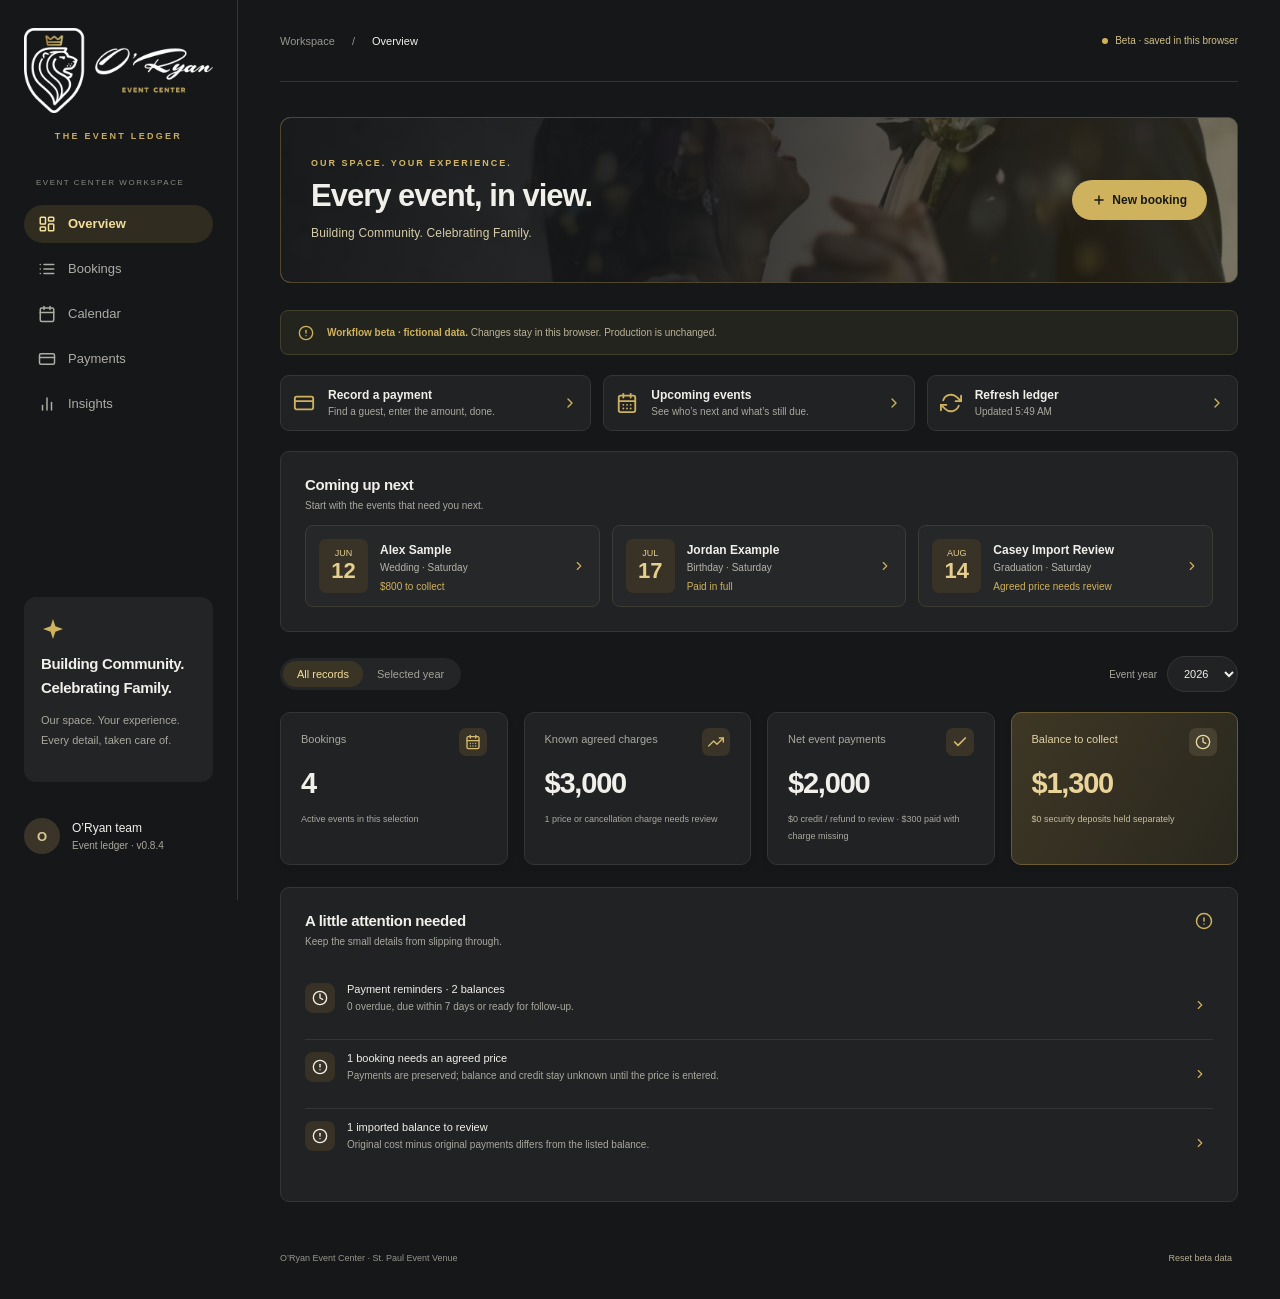
==== commit 22b6f88a: "Publish ledger beta v0.8.4: editable price line items (fictional data) Co-Authored-By: Claude Sonnet" ====
--- a/beta/index.html
+++ b/beta/index.html
@@ -1,5 +1,5 @@
-<!doctype html><html lang="en"><head><meta http-equiv="Content-Security-Policy" content="default-src 'self' data: blob:; script-src 'self'; style-src 'self' 'unsafe-inline' https://fonts.googleapis.com; font-src 'self' https://fonts.gstatic.com; connect-src 'none'; base-uri 'none'; form-action 'none'"><meta charset="utf-8"><meta name="viewport" content="width=device-width,initial-scale=1"><meta name="theme-color" content="#151719"><meta name="robots" content="noindex,nofollow"><title>Beta · O’Ryan · Event Center Ledger</title><link rel="stylesheet" href="style.css?v=8e6eea96d72c"></head><body>
-<aside><a class="brand" href="https://www.oryaneventcenter.com" target="_blank" rel="noopener noreferrer" aria-label="O’Ryan Event Center website"><img src="assets/oryan-logo.png" alt="O’Ryan Event Center"><span class="brand-label">THE EVENT LEDGER</span></a><div class="workspace">EVENT CENTER WORKSPACE</div><nav><button class="active" data-view="overview"><svg class="icon" viewBox="0 0 24 24" width="18" height="18" fill="none" stroke="currentColor" stroke-width="2" stroke-linecap="round" stroke-linejoin="round" aria-hidden="true"><rect x="3" y="3" width="7" height="9" rx="1"/><rect x="14" y="3" width="7" height="5" rx="1"/><rect x="14" y="12" width="7" height="9" rx="1"/><rect x="3" y="16" width="7" height="5" rx="1"/></svg><span>Overview</span></button><button data-view="bookings"><svg class="icon" viewBox="0 0 24 24" width="18" height="18" fill="none" stroke="currentColor" stroke-width="2" stroke-linecap="round" stroke-linejoin="round" aria-hidden="true"><line x1="8" y1="6" x2="21" y2="6"/><line x1="8" y1="12" x2="21" y2="12"/><line x1="8" y1="18" x2="21" y2="18"/><line x1="3" y1="6" x2="3.01" y2="6"/><line x1="3" y1="12" x2="3.01" y2="12"/><line x1="3" y1="18" x2="3.01" y2="18"/></svg><span>Bookings</span></button><button data-view="calendar"><svg class="icon" viewBox="0 0 24 24" width="18" height="18" fill="none" stroke="currentColor" stroke-width="2" stroke-linecap="round" stroke-linejoin="round" aria-hidden="true"><rect x="3" y="4" width="18" height="18" rx="2" ry="2"/><line x1="16" y1="2" x2="16" y2="6"/><line x1="8" y1="2" x2="8" y2="6"/><line x1="3" y1="10" x2="21" y2="10"/></svg><span>Calendar</span></button><button data-view="payments"><svg class="icon" viewBox="0 0 24 24" width="18" height="18" fill="none" stroke="currentColor" stroke-width="2" stroke-linecap="round" stroke-linejoin="round" aria-hidden="true"><rect x="2" y="5" width="20" height="14" rx="2"/><line x1="2" y1="10" x2="22" y2="10"/></svg><span>Payments</span></button><button data-view="insights"><svg class="icon" viewBox="0 0 24 24" width="18" height="18" fill="none" stroke="currentColor" stroke-width="2" stroke-linecap="round" stroke-linejoin="round" aria-hidden="true"><line x1="18" y1="20" x2="18" y2="10"/><line x1="12" y1="20" x2="12" y2="4"/><line x1="6" y1="20" x2="6" y2="14"/></svg><span>Insights</span></button></nav><div class="sidebar-note"><span><svg class="icon" viewBox="0 0 24 24" width="24" height="24" fill="currentColor" aria-hidden="true"><path d="M12 2l2.4 7.2L22 12l-7.6 2.8L12 22l-2.4-7.2L2 12l7.6-2.8L12 2z"/></svg></span><strong>Building Community.<br>Celebrating Family.</strong><p>Our space. Your experience. Every detail, taken care of.</p></div><button type="button" class="account" id="accountButton" aria-haspopup="dialog"><b class="account-initial">O</b><span><span id="accountName">O’Ryan team</span><small>Event ledger · v0.9.0</small></span></button></aside>
+<!doctype html><html lang="en"><head><meta http-equiv="Content-Security-Policy" content="default-src 'self' data: blob:; script-src 'self'; style-src 'self' 'unsafe-inline' https://fonts.googleapis.com; font-src 'self' https://fonts.gstatic.com; connect-src 'none'; base-uri 'none'; form-action 'none'"><meta charset="utf-8"><meta name="viewport" content="width=device-width,initial-scale=1"><meta name="theme-color" content="#151719"><meta name="robots" content="noindex,nofollow"><title>Beta · O’Ryan · Event Center Ledger</title><link rel="stylesheet" href="style.css?v=443db4e3e18b"></head><body>
+<aside><a class="brand" href="https://www.oryaneventcenter.com" target="_blank" rel="noopener noreferrer" aria-label="O’Ryan Event Center website"><img src="assets/oryan-logo.png" alt="O’Ryan Event Center"><span class="brand-label">THE EVENT LEDGER</span></a><div class="workspace">EVENT CENTER WORKSPACE</div><nav><button class="active" data-view="overview"><svg class="icon" viewBox="0 0 24 24" width="18" height="18" fill="none" stroke="currentColor" stroke-width="2" stroke-linecap="round" stroke-linejoin="round" aria-hidden="true"><rect x="3" y="3" width="7" height="9" rx="1"/><rect x="14" y="3" width="7" height="5" rx="1"/><rect x="14" y="12" width="7" height="9" rx="1"/><rect x="3" y="16" width="7" height="5" rx="1"/></svg><span>Overview</span></button><button data-view="bookings"><svg class="icon" viewBox="0 0 24 24" width="18" height="18" fill="none" stroke="currentColor" stroke-width="2" stroke-linecap="round" stroke-linejoin="round" aria-hidden="true"><line x1="8" y1="6" x2="21" y2="6"/><line x1="8" y1="12" x2="21" y2="12"/><line x1="8" y1="18" x2="21" y2="18"/><line x1="3" y1="6" x2="3.01" y2="6"/><line x1="3" y1="12" x2="3.01" y2="12"/><line x1="3" y1="18" x2="3.01" y2="18"/></svg><span>Bookings</span></button><button data-view="calendar"><svg class="icon" viewBox="0 0 24 24" width="18" height="18" fill="none" stroke="currentColor" stroke-width="2" stroke-linecap="round" stroke-linejoin="round" aria-hidden="true"><rect x="3" y="4" width="18" height="18" rx="2" ry="2"/><line x1="16" y1="2" x2="16" y2="6"/><line x1="8" y1="2" x2="8" y2="6"/><line x1="3" y1="10" x2="21" y2="10"/></svg><span>Calendar</span></button><button data-view="payments"><svg class="icon" viewBox="0 0 24 24" width="18" height="18" fill="none" stroke="currentColor" stroke-width="2" stroke-linecap="round" stroke-linejoin="round" aria-hidden="true"><rect x="2" y="5" width="20" height="14" rx="2"/><line x1="2" y1="10" x2="22" y2="10"/></svg><span>Payments</span></button><button data-view="insights"><svg class="icon" viewBox="0 0 24 24" width="18" height="18" fill="none" stroke="currentColor" stroke-width="2" stroke-linecap="round" stroke-linejoin="round" aria-hidden="true"><line x1="18" y1="20" x2="18" y2="10"/><line x1="12" y1="20" x2="12" y2="4"/><line x1="6" y1="20" x2="6" y2="14"/></svg><span>Insights</span></button></nav><div class="sidebar-note"><span><svg class="icon" viewBox="0 0 24 24" width="24" height="24" fill="currentColor" aria-hidden="true"><path d="M12 2l2.4 7.2L22 12l-7.6 2.8L12 22l-2.4-7.2L2 12l7.6-2.8L12 2z"/></svg></span><strong>Building Community.<br>Celebrating Family.</strong><p>Our space. Your experience. Every detail, taken care of.</p></div><button type="button" class="account" id="accountButton" aria-haspopup="dialog"><b class="account-initial">O</b><span><span id="accountName">O’Ryan team</span><small>Event ledger · v0.8.4</small></span></button></aside>
 <main><header><img class="mobile-logo" src="assets/oryan-logo.png" alt="O’Ryan Event Center"><span class="breadcrumb">Workspace <span>/</span> <b id="crumb">Overview</b></span><span class="preview-dot" id="connectionStatus" role="status">Demo · saved on this device</span><button type="button" class="account-chip" id="accountChip" aria-label="Account" aria-haspopup="dialog"><b class="account-initial">O</b></button></header><div class="intro"><div><p class="eyebrow">OUR SPACE. YOUR EXPERIENCE.</p><h1 id="title">Every event, in view.</h1><p class="subtitle">Building Community. Celebrating Family.</p></div><button class="primary" id="newBooking"><svg class="icon" viewBox="0 0 24 24" width="14" height="14" fill="none" stroke="currentColor" stroke-width="2.5" stroke-linecap="round" stroke-linejoin="round" aria-hidden="true"><line x1="12" y1="5" x2="12" y2="19"/><line x1="5" y1="12" x2="19" y2="12"/></svg>New booking</button></div>
 <div class="demo-banner" id="modeBanner"><span><svg class="icon" viewBox="0 0 24 24" width="20" height="20" fill="currentColor" aria-hidden="true"><path d="M12 2l2.4 7.2L22 12l-7.6 2.8L12 22l-2.4-7.2L2 12l7.6-2.8L12 2z"/></svg></span><div><b>Try the new flow.</b> Anonymous ledger sample. Demo changes stay on this device; your Google Sheet is unchanged.</div></div>
 <div id="loadError" class="load-error" role="alert" hidden><p></p><button class="quiet" id="retryLoad">Try again</button></div>
@@ -24,4 +24,4 @@
 <dialog id="detailDialog" aria-labelledby="detailTitle"><div class="modal-heading"><div><p class="eyebrow">EVERY DETAIL, TOGETHER</p><h2 id="detailTitle">Booking details</h2></div><button class="close" aria-label="Close"><svg class="icon" viewBox="0 0 24 24" width="18" height="18" fill="none" stroke="currentColor" stroke-width="2" stroke-linecap="round" stroke-linejoin="round" aria-hidden="true"><line x1="18" y1="6" x2="6" y2="18"/><line x1="6" y1="6" x2="18" y2="18"/></svg></button></div><div id="detailContent"></div><p id="cancelBookingAction"><button type="button" class="quiet" id="detailCancelBooking">Cancel booking</button></p><div class="modal-actions"><button class="quiet" id="detailClose">Close</button><button type="button" class="quiet" id="detailContract" hidden>Prepare contract</button><button class="primary" id="detailPayment"><svg class="icon" viewBox="0 0 24 24" width="14" height="14" fill="none" stroke="currentColor" stroke-width="2.5" stroke-linecap="round" stroke-linejoin="round" aria-hidden="true"><line x1="12" y1="5" x2="12" y2="19"/><line x1="5" y1="12" x2="19" y2="12"/></svg>Record payment</button></div></dialog>
 <dialog id="contractDialog" aria-labelledby="contractTitle"><form id="contractForm" novalidate><div class="modal-heading"><div><p class="eyebrow">PDF ONLY</p><h2 id="contractTitle">Prepare contract</h2></div><button type="button" class="close" aria-label="Close"><svg class="icon" viewBox="0 0 24 24" width="18" height="18" fill="none" stroke="currentColor" stroke-width="2" stroke-linecap="round" stroke-linejoin="round" aria-hidden="true"><line x1="18" y1="6" x2="6" y2="18"/><line x1="6" y1="6" x2="18" y2="18"/></svg></button></div><p id="contractGuest" class="modal-sub"></p><p class="form-note">These details are used only for this PDF. The ledger will not change. Signatures, initials and signing dates stay blank.</p><div id="contractInputs"><div id="contractSummary" class="payment-summary"></div><p id="contractPriceNote" class="review-note" hidden>The ledger has no agreed price. Enter it for this PDF only.</p><div class="form-grid"><label>Rental start <span class="required">Required</span><input name="start" type="time" value="10:00" required></label><label>Rental end <span class="required">Required</span><input name="end" type="time" value="00:00" required></label><label id="contractPriceLabel" class="wide" hidden>Agreed price for this PDF ($) <span class="required">Required</span><input name="missingPrice" type="number" min="0" max="1000000" step="0.01" inputmode="decimal"></label><label class="wide">Phone <span class="optional">Optional</span><input name="phone" type="tel" maxlength="40"></label><label class="wide">Customer address <span class="optional">Optional</span><textarea name="address" maxlength="180" rows="2"></textarea></label><label>Staff name <span class="optional">Optional</span><input name="staff" maxlength="80"></label><label>Staff title <span class="optional">Optional</span><input name="title" maxlength="60"></label><label id="contractSecurityLabel" class="wide" hidden>Security hours <span class="required">Required</span><input name="securityHours" type="number" min="0.01" max="24" step="0.01" inputmode="decimal"></label><label>Initial amount due ($) <span class="required">Required</span><input name="initial" type="number" min="0" max="1000000" step="0.01" required inputmode="decimal"></label><label>Initial payment method <span class="optional">Optional</span><select name="method"><option value="">Leave blank</option><option>Cash</option><option>Card</option><option>Check</option><option>CashApp</option><option>Venmo</option><option>Zelle</option></select></label></div><p id="contractSchedule" class="form-note"></p><p class="form-note">The schedule is separate from payments already recorded. The booking’s agreed total is used unchanged. Bar is free. Security service ($30/hour) and the refundable damage deposit stay separate.</p><fieldset id="contractConfirmLabel" hidden><label><input name="confirmSchedule" type="checkbox">I have reviewed the payment schedule and its past deadline for this event.</label></fieldset></div><p id="contractFile" class="modal-sub" hidden></p><p class="form-error" id="contractError" role="alert" hidden></p><div class="modal-actions"><button type="button" class="quiet" id="contractCancel">Cancel</button><button type="submit" class="primary" id="contractCreate">Create PDF</button><button type="button" class="primary" id="contractShare" hidden>Share or save PDF</button></div></form></dialog>
 <dialog id="blackoutDialog" aria-labelledby="blackoutTitle"><form id="blackoutForm"><div class="modal-heading"><div><p class="eyebrow">DATE AVAILABILITY</p><h2 id="blackoutTitle">Block a date</h2></div><button type="button" class="close" aria-label="Close"><svg class="icon" viewBox="0 0 24 24" width="18" height="18" fill="none" stroke="currentColor" stroke-width="2" stroke-linecap="round" stroke-linejoin="round" aria-hidden="true"><line x1="18" y1="6" x2="6" y2="18"/><line x1="6" y1="6" x2="18" y2="18"/></svg></button></div><p class="modal-sub">Block a date on the calendar so no bookings or events can be scheduled on this day.</p><div class="form-grid"><label class="wide">Name of person blocking this date <span class="required">Required</span><input name="blockedBy" required maxlength="150" placeholder="Your name and role" autocomplete="name"></label><label>Date to block <span class="required">Required</span><input name="date" type="date" required></label><label>Block reason<select name="reason"><option value="Venue maintenance">Venue maintenance</option><option value="Private hold">Private hold</option><option value="Owner reservation">Owner reservation</option><option value="Holiday closure">Holiday closure</option><option value="Staff holiday">Staff holiday</option><option value="Other">Other</option></select></label><label class="wide">Notes <span class="optional">Optional</span><textarea name="notes" rows="2" maxlength="500" placeholder="Additional details or notes about this blocked date"></textarea></label></div><p class="conflict" id="blackoutConflict" role="status"></p><p class="form-error" id="blackoutError" role="alert" hidden></p><div class="modal-actions"><button type="button" class="quiet" id="blackoutCancel">Cancel</button><button class="primary" type="submit" id="blackoutSave">Block date</button></div></form></dialog>
-<dialog id="cancelBookingDialog" aria-labelledby="cancelBookingTitle"><form id="cancelBookingForm"><div class="modal-heading"><div><p class="eyebrow">BOOKING</p><h2 id="cancelBookingTitle">Cancel this booking?</h2></div><button type="button" class="close" aria-label="Close"><svg class="icon" viewBox="0 0 24 24" width="18" height="18" fill="none" stroke="currentColor" stroke-width="2" stroke-linecap="round" stroke-linejoin="round" aria-hidden="true"><line x1="18" y1="6" x2="6" y2="18"/><line x1="6" y1="6" x2="18" y2="18"/></svg></button></div><p class="modal-sub" id="cancelBookingGuest"></p><p>This releases the date and removes the booking from active totals and reminders. Booking details and payment history are kept under Cancelled bookings.</p><p>No money is refunded or changed. Reconcile any refund, security deposit or cancellation charge separately. Existing downloaded contracts are unchanged.</p><p class="form-error" id="cancelBookingError" role="alert" hidden></p><div class="modal-actions"><button type="button" class="quiet" id="cancelBookingBack">Keep booking</button><button type="submit" class="primary">Cancel booking</button></div></form></dialog><dialog id="confirmDialog" aria-labelledby="confirmTitle" aria-describedby="confirmMessage"><form method="dialog"><h2 id="confirmTitle"></h2><p id="confirmMessage"></p><div class="modal-actions"><button class="quiet" id="confirmNo" value="no"></button><button class="primary" id="confirmYes" value="yes"></button></div></form></dialog><div id="toast" role="status"></div><script src="beta-config.js?v=e13ade9fcd91"></script><script src="domain.js?v=1ca34dc1b0fc"></script><script src="beta-engine.js?v=894d364bdcf6"></script><script src="beta-calendar.js?v=1e66faf47a67"></script><script src="beta-fixtures.js?v=9489dff6706e"></script><script src="beta-client.js?v=2e78b3cd0b3b"></script><script src="beta-ui.js?v=d388ae51cddb"></script><script src="controls.js"></script><script src="choices.js"></script><script src="beta-square-demo.js?v=ead01fac0be6"></script><script src="square-ui.js?v=4285b1e8a34b"></script><script src="app.js?v=cdbaa99a5bf5"></script></body></html>
+<dialog id="cancelBookingDialog" aria-labelledby="cancelBookingTitle"><form id="cancelBookingForm"><div class="modal-heading"><div><p class="eyebrow">BOOKING</p><h2 id="cancelBookingTitle">Cancel this booking?</h2></div><button type="button" class="close" aria-label="Close"><svg class="icon" viewBox="0 0 24 24" width="18" height="18" fill="none" stroke="currentColor" stroke-width="2" stroke-linecap="round" stroke-linejoin="round" aria-hidden="true"><line x1="18" y1="6" x2="6" y2="18"/><line x1="6" y1="6" x2="18" y2="18"/></svg></button></div><p class="modal-sub" id="cancelBookingGuest"></p><p>This releases the date and removes the booking from active totals and reminders. Booking details and payment history are kept under Cancelled bookings.</p><p>No money is refunded or changed. Reconcile any refund, security deposit or cancellation charge separately. Existing downloaded contracts are unchanged.</p><p class="form-error" id="cancelBookingError" role="alert" hidden></p><div class="modal-actions"><button type="button" class="quiet" id="cancelBookingBack">Keep booking</button><button type="submit" class="primary">Cancel booking</button></div></form></dialog><dialog id="confirmDialog" aria-labelledby="confirmTitle" aria-describedby="confirmMessage"><form method="dialog"><h2 id="confirmTitle"></h2><p id="confirmMessage"></p><div class="modal-actions"><button class="quiet" id="confirmNo" value="no"></button><button class="primary" id="confirmYes" value="yes"></button></div></form></dialog><div id="toast" role="status"></div><script src="beta-config.js?v=e13ade9fcd91"></script><script src="domain.js?v=f1635b1dfa3d"></script><script src="beta-engine.js?v=ad8c33d19372"></script><script src="beta-calendar.js?v=1e66faf47a67"></script><script src="beta-fixtures.js?v=9489dff6706e"></script><script src="beta-client.js?v=2e78b3cd0b3b"></script><script src="beta-ui.js?v=b6baa21b2e3e"></script><script src="controls.js"></script><script src="choices.js"></script><script src="app.js?v=0802d3c6d314"></script></body></html>
--- a/beta/style.css
+++ b/beta/style.css
@@ -1,3 +1,4 @@
+@import url('https://fonts.googleapis.com/css2?family=Open+Sans:wght@400;500;600;700;800&display=swap');
 :root{--green:#cfb25d;--ink:#f1efea;--muted:#aaa99f;--paper:#151719;--line:#343537;--lime:#ebdba1}*{box-sizing:border-box}body{margin:0;background:var(--paper);color:var(--ink);font:14px 'Open Sans',sans-serif}.icon{display:inline-block;vertical-align:-2px;flex-shrink:0}button .icon{vertical-align:-2px}button,input,select,textarea{font:inherit}button{cursor:pointer}button:focus-visible,input:focus-visible,select:focus-visible,textarea:focus-visible{outline:3px solid #cfb25d;outline-offset:3px}aside{position:fixed;inset:0 auto 0 0;width:238px;background:#202224;border-right:1px solid var(--line);padding:38px 24px;display:flex;flex-direction:column}.brand{display:flex;gap:12px;text-decoration:none;color:var(--ink);align-items:center;letter-spacing:3px;font-size:23px;font-weight:700}.brand small{display:block;font-size:8px;letter-spacing:2.5px;margin-top:4px}.mark{width:44px;height:48px;border:1.5px solid var(--green);border-radius:22px 22px 4px 4px;display:grid;place-items:center;font:32px Georgia;position:relative}.mark span{position:absolute;font-size:20px;right:-7px;top:-9px;background:#202224}.workspace{font-size:9px;letter-spacing:2px;color:#898983;margin:58px 12px 18px}nav{display:grid;gap:7px}nav button{border:0;background:transparent;color:#adada5;text-align:left;border-radius:8px;padding:12px 14px;font-size:13px;display:flex;gap:12px;align-items:center}nav button span{font-size:13px}nav button.active{background:var(--green);color:#faf9f5}.sidebar-note{background:#222426;margin-top:auto;border-radius:12px;padding:20px 17px}.sidebar-note>span{display:inline-block;color:#cfb25d}.sidebar-note strong{display:block;font:20px/1.35 Georgia;margin:10px 0}.sidebar-note p{color:var(--muted);font-size:11px;line-height:1.8}.account{display:flex;gap:12px;align-items:center;margin-top:28px;font-size:12px}.account b{background:#3a3528;border-radius:50%;padding:12px}.account small{display:block;font-size:9px;color:var(--muted);margin-top:5px}main{margin-left:238px;padding:0 42px;max-width:1750px}header{height:82px;border-bottom:1px solid var(--line);display:flex;align-items:center;justify-content:space-between;font-size:11px}.breadcrumb{color:#96958d}.breadcrumb span{margin:0 14px}.breadcrumb b{color:var(--ink);font-weight:500}.preview-dot{font-size:10px;color:#c6b67d}.preview-dot:before{content:'';display:inline-block;width:6px;height:6px;border-radius:100%;background:#cfb25d;margin-right:7px}.intro{display:flex;justify-content:space-between;align-items:center;margin:35px 0 27px}.eyebrow{font-size:9px;letter-spacing:2px;color:#c6aa60;font-weight:700}h1{font-family:'Open Sans',sans-serif;font-size:34px;letter-spacing:-1.4px;margin:10px 0}h2{font-family:'Open Sans',sans-serif;font-size:15px;margin:0;font-weight:700;letter-spacing:-.35px}.subtitle{color:var(--muted);font-size:12px}.primary{background:var(--green);color:#faf9f5;border:0;padding:14px 20px;border-radius:7px;font-size:12px;font-weight:600;min-height:46px}.primary:hover{background:#e0c578}.demo-banner{display:flex;align-items:center;gap:13px;background:#24241f;border:1px solid #45402e;border-radius:8px;padding:13px 17px;font-size:10px;line-height:1.7;color:#bcb49a}.demo-banner>span{display:inline-flex;align-items:center;color:#cfb25d}.demo-banner b{color:var(--green)}.demo-banner strong{font-weight:500}.toolbar{display:flex;justify-content:space-between;align-items:center;margin:24px 0 20px}.segmented{background:#232527;border-radius:6px;padding:3px;display:flex}.segmented button{border:0;background:transparent;padding:8px 13px;font-size:10px;color:#a3a298;border-radius:4px}.segmented .selected{background:#202224;box-shadow:0 1px 3px #0001;color:var(--green)}select{background:#202224;border:1px solid var(--line);padding:10px;border-radius:6px;color:var(--ink);font-size:11px}.year-label{font-size:10px;color:var(--muted);display:flex;align-items:center;gap:10px}.metrics{display:grid;grid-template-columns:repeat(4,1fr);gap:16px;margin-bottom:22px}.metric{background:#202224;border:1px solid var(--line);padding:20px;border-radius:10px}.metric-top{display:flex;justify-content:space-between;color:var(--muted);font-size:11px}.metric-icon{color:#d5bb71;background:#393427;width:28px;height:28px;display:grid;place-items:center;border-radius:7px;margin-top:-5px}.metric-value{font:700 29px 'Open Sans',sans-serif;letter-spacing:-1.2px;margin:11px 0 9px}.metric-note{font-size:9px;color:#aaa99f}.metric:last-child{background:var(--green);color:#faf9f5}.metric:last-child .metric-top,.metric:last-child .metric-note{color:#c8bd9f}.metric:last-child .metric-icon{background:#454030;color:var(--lime)}.card{background:#202224;border:1px solid var(--line);border-radius:9px;padding:24px}.card-heading{display:flex;justify-content:space-between;align-items:flex-start;gap:12px;margin-bottom:24px}.card-heading>span{color:var(--green);display:flex;align-items:center}.card-heading p{color:var(--muted);font-size:10px;margin:7px 0 0}.legend{font-size:9px;color:var(--muted);white-space:nowrap}.legend i{display:inline-block;background:var(--green);width:7px;height:7px;margin-right:6px;border-radius:2px}.chart-grid{display:grid;grid-template-columns:1.35fr 1fr;gap:20px;margin-bottom:20px}.monthly{display:flex;height:190px;gap:10px;align-items:flex-end;padding-top:20px;background:repeating-linear-gradient(to top,transparent 0,transparent 39px,#303234 40px);border-bottom:1px solid var(--line)}.month{flex:1;display:flex;flex-direction:column;align-items:center;height:100%;justify-content:flex-end;position:relative}.month .bar{width:70%;max-width:29px;background:#7f7349;border-radius:4px 4px 0 0;min-height:2px}.month.peak .bar{background:var(--green)}.month small{position:absolute;bottom:-22px;font-size:9px;color:#aaa99f}.month .amount{font-size:9px;margin-bottom:5px;color:#c4b78f}.monthly{margin-bottom:30px}.weekdays{display:grid;gap:11px}.day{display:grid;grid-template-columns:27px 1fr 22px;align-items:center;gap:10px;font-size:10px;color:#aaa99f}.track{height:9px;background:#303234;border-radius:3px;overflow:hidden}.track span{display:block;height:100%;border-radius:3px;background:#80744f}.day.best{color:var(--green);font-weight:700}.day.best .track span{background:var(--green)}.insight{background:#302d23;padding:12px;margin-top:18px;border-radius:6px;font-size:10px;color:#d8c898}.detail-grid{display:grid;grid-template-columns:1fr 1.35fr;gap:20px;margin-bottom:24px}#types{display:grid;gap:14px}.type{display:grid;grid-template-columns:110px 1fr 30px;gap:15px;font-size:10px;align-items:center}.type .track{height:6px}.attention{background:#202224}.attention-item{display:flex;gap:12px;padding:12px 0;border-bottom:1px solid var(--line);font-size:11px}.attention-item:last-child{border:0}.attention-item>span{background:#373225;min-width:30px;height:30px;border-radius:8px;display:grid;place-items:center}.attention-item b{display:block;font-size:11px;font-weight:500}.attention-item p{font-size:10px;color:var(--muted);line-height:1.6;margin:4px 0}.attention-item button{border:0;background:transparent;color:var(--green);margin-left:auto;display:grid;place-items:center}.quiet{background:#202224;border:1px solid var(--line);padding:9px 12px;border-radius:6px;color:#d8c898;font-size:10px}.filters{display:flex;gap:12px;align-items:center;margin-bottom:15px}.search{display:flex;align-items:center;gap:10px;flex:1;max-width:360px;border:1px solid var(--line);border-radius:6px;padding:0 12px}.search span{display:flex;align-items:center;justify-content:center;color:#a9a695}.search input{border:0;background:transparent;padding:11px 0;width:100%;outline-offset:0;font-size:11px}.filters>span{margin-left:auto;color:var(--muted);font-size:10px}.table-wrap{overflow:auto}table{width:100%;border-collapse:collapse;text-align:left;white-space:nowrap}th{font-size:8px;font-weight:500;letter-spacing:1px;color:#b7b3a7;padding:12px 10px;background:#282a2c}td{font-size:11px;padding:16px 10px;border-bottom:1px solid #303234}td small{display:block;color:#b0ad9f;font-size:9px;margin-top:5px}.guest{display:flex;gap:10px;align-items:center}.avatar{display:grid;place-items:center;background:#383326;border-radius:50%;width:32px;height:32px;font-size:10px;color:#d6c38a}.badge{font-size:9px;padding:5px 8px;background:#2c392e;color:#b7cba6;border-radius:4px}.badge.due{background:#3d3423;color:#e2c681}.badge.review{background:#402c26;color:#e8b19c}.table-footer{display:flex;justify-content:space-between;align-items:center;margin-top:20px;font-size:10px;color:var(--muted)}button:disabled{opacity:.35;cursor:default}footer{font-size:9px;color:#96958d;display:flex;justify-content:space-between;align-items:center;padding:26px 0 35px}.text-button{border:0;background:transparent;color:#b4ab91;font-size:9px}.mobile-nav{display:none}dialog{border:1px solid var(--line);border-radius:16px;padding:28px;max-width:570px;width:calc(100% - 24px);max-height:92vh;color:var(--ink)}dialog::backdrop{background:#152e26a3;backdrop-filter:blur(4px)}.modal-heading{display:flex;justify-content:space-between;align-items:center}.modal-heading h2{font-size:26px}.close{display:inline-flex;align-items:center;justify-content:center;border:0;background:transparent;color:#c6b67d;padding:6px 10px}.modal-sub{font-size:12px;color:var(--muted);line-height:1.6}.form-grid{display:grid;grid-template-columns:1fr 1fr;gap:16px;margin-top:24px}.form-grid label{display:grid;gap:7px;font-size:11px}.form-grid input,.form-grid select,.form-grid textarea{padding:12px;border:1px solid #555348;border-radius:6px;width:100%;font-size:14px;min-width:0}.wide{grid-column:1/-1}fieldset{border:1px solid var(--line);border-radius:6px;display:flex;flex-wrap:wrap;gap:16px;padding:14px;font-size:11px}fieldset label{display:flex!important;align-items:center}fieldset input{width:16px!important;accent-color:var(--green)}.form-note{font-size:10px;line-height:1.7;color:var(--muted)}.modal-actions{display:flex;justify-content:space-between;align-items:center;border-top:1px solid var(--line);padding-top:20px;margin-top:22px;font-size:12px}.modal-actions span{color:#cfbc83}#toast{position:fixed;bottom:25px;left:50%;transform:translateX(-50%);background:var(--green);color:#faf9f5;border-radius:10px;padding:16px 25px;display:none;z-index:5;box-shadow:0 5px 20px #0002;font-size:12px}
 @media(min-width:1500px){main{padding:0 65px}.monthly{height:230px}}@media(max-width:1100px){aside{width:190px;padding:28px 18px}main{margin-left:190px;padding:0 24px}.metrics{gap:10px}.metric{padding:17px}.metric-value{font-size:24px}.chart-grid,.detail-grid{gap:14px}.card{padding:20px}.brand{font-size:19px}.type{grid-template-columns:90px 1fr 20px}}
 @media(max-width:760px){aside{display:none}main{margin-left:0;padding:0 17px}.intro{margin:23px 0 20px;align-items:flex-start}.intro .primary{font-size:11px;padding:12px;white-space:nowrap;margin-top:20px}h1{font-size:26px;letter-spacing:-1px}.eyebrow{font-size:8px;letter-spacing:1.2px}.subtitle{font-size:11px;max-width:220px;line-height:1.6}.demo-banner{font-size:10px;padding:11px}.demo-banner>span{display:none}.metrics{grid-template-columns:1fr 1fr;gap:10px}.metric{padding:17px}.metric-value{font-size:26px}.metric-top{font-size:10px}.chart-grid,.detail-grid{grid-template-columns:1fr}.card{padding:19px}.monthly{height:160px}.toolbar{gap:8px}.segmented button{font-size:9px;padding:8px 10px}.year-label{font-size:9px;gap:5px}.filters{flex-wrap:wrap}.filters .search{flex:1 1 100%;max-width:none}.filters select{flex:1}.ledger .card-heading{align-items:center}.card-heading h2{font-size:14px}.ledger .quiet{white-space:nowrap}.table-wrap{margin:0 -19px;padding:0 9px}th,td{padding:13px 9px}.table-footer{font-size:9px;gap:7px}.table-footer .quiet{font-size:9px;padding:8px}footer{padding-bottom:104px;font-size:8px;gap:12px}.mobile-nav{position:fixed;bottom:0;left:0;right:0;padding:9px 10px max(10px,env(safe-area-inset-bottom));background:#202224;border-top:1px solid var(--line);display:flex;justify-content:space-around;z-index:3;box-shadow:0 -2px 18px #00000005}.mobile-nav button{border:0;background:#202224;color:var(--green);font-size:22px;min-width:65px;min-height:48px}.mobile-nav small{display:block;font-size:9px;margin-top:4px}.mobile-nav #mobileAdd{background:var(--green);color:#faf9f5;border-radius:8px;width:94px}.form-grid input,.form-grid select,.form-grid textarea{font-size:16px;min-height:46px}dialog{padding:22px 18px;max-height:94dvh}#toast{bottom:95px;width:85%;text-align:center}.modal-actions .primary{padding:14px}.preview-dot{font-size:9px}}
@@ -320,6 +321,15 @@
 }
 /* Windows focus their close button on opening. Keep the ring for keyboards, not touch. */
 @media(hover:none){dialog .close:focus-visible{outline:0}}
-
-/* Square review uses the existing card, form and button styles. */
-#squareInbox{margin-bottom:20px} .square-row{padding:16px 0;border-bottom:1px solid var(--border);overflow-wrap:anywhere} .square-row label{display:block;margin-bottom:12px} .square-row select,.square-result input{width:100%;min-width:0;max-width:100%} #squareLinkTools{display:grid;gap:12px} #squareLinkTools input{width:100%;min-width:0} .square-result{overflow-wrap:anywhere}
+/* Booking edit price breakdown uses the existing form grid and controls. */
+#priceBreakdown{min-width:0;box-sizing:border-box}
+#priceBreakdown label:has(input[type=checkbox]){display:flex;flex-direction:column;align-items:stretch}
+#priceBreakdown label>span:has(input[type=checkbox]){display:flex;align-items:center;gap:8px;min-height:44px}
+#priceBreakdown input[type=checkbox]{width:auto;flex:none}
+#priceBreakdown .custom-extra{margin-bottom:16px}
+#priceBreakdown .review-note:empty{display:none}
+#priceBreakdown .form-note,#priceBreakdown .review-note{overflow-wrap:anywhere}
+#priceBreakdown{display:block}
+#priceBreakdown>.form-grid{width:100%}
+#priceBreakdown label{display:grid!important;align-items:stretch}
+#priceBreakdown input:not([type=checkbox]){width:100%!important;height:46px;min-height:46px!important;padding:12px;margin:0}
